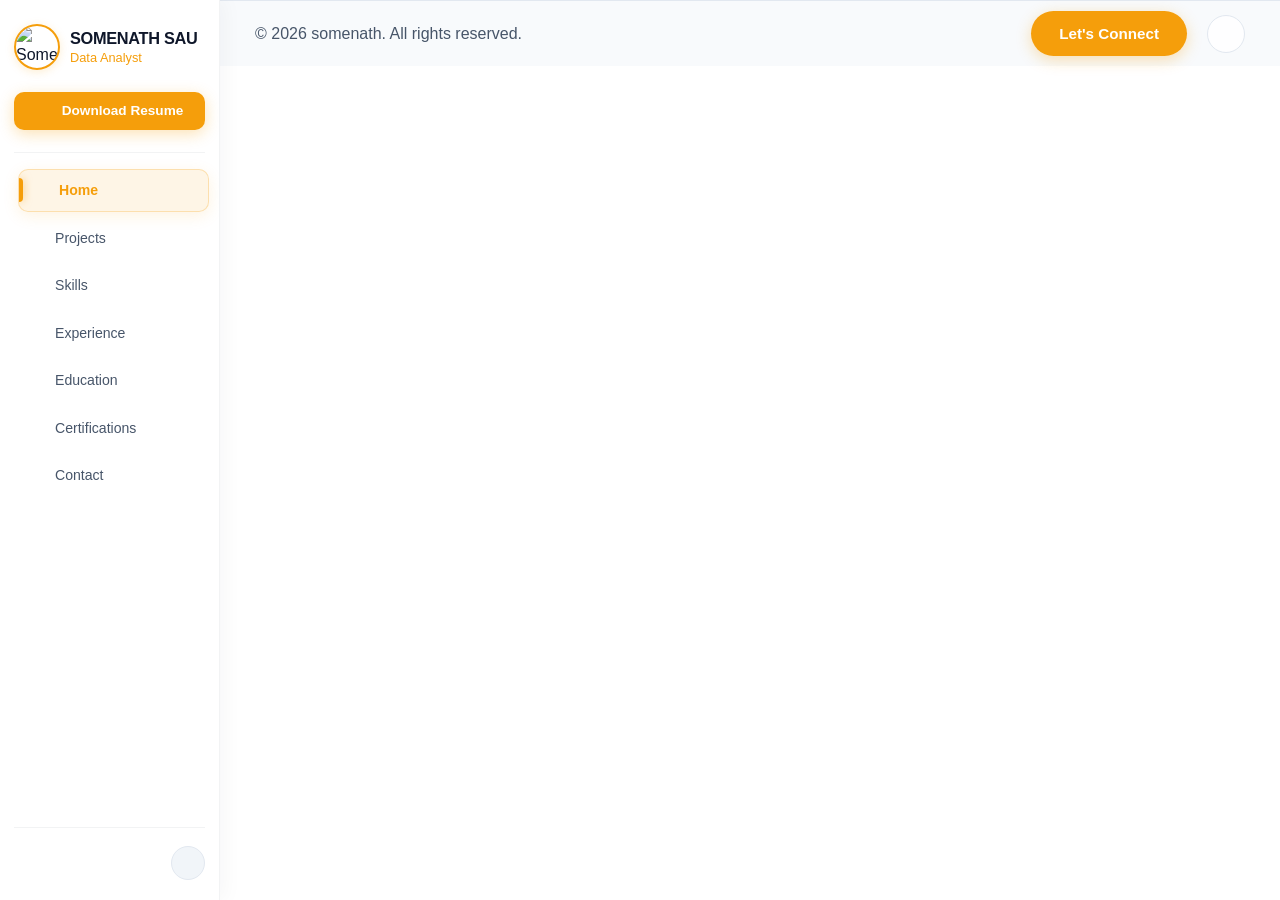
==== index.html @ 292d6f11 "Url fix" ====
<!DOCTYPE html>
<html lang="en">

<head>
    <meta charset="UTF-8">
    <meta name="viewport" content="width=device-width, initial-scale=1.0">
    <title>Somenath Sau | Portfolio</title>
    <link rel="icon" type="image/x-icon" href="resources/assets/icons/coding.webp">
    <link rel="preload" as="image" href="resources/assets/hero/Somenath_Sau.webp"
        srcset="resources/assets/hero/Somenath_Sau-small.webp 600w, resources/assets/hero/Somenath_Sau.webp 1200w"
        sizes="(max-width: 768px) 300px, 400px" fetchpriority="high">
    <meta name="description"
        content="Portfolio of a results-driven MCA graduate specializing in Data Analysis, Cloud Support, and Python automation.">
    <link rel="preconnect" href="https://fonts.googleapis.com">
    <link rel="preconnect" href="https://fonts.gstatic.com" crossorigin>
    <link href="https://fonts.googleapis.com/css2?family=Outfit:wght@300;400;500;600;700&display=swap" rel="stylesheet">
    <script src="https://unpkg.com/lucide@0.477.0"></script>

    <link rel="stylesheet" href="resources/styles.css?v=36.0">
    <script>
        // Inline theme initialization to prevent flash
        const savedTheme = localStorage.getItem('theme') || 'light';
        document.documentElement.setAttribute('data-theme', savedTheme);

        // SPA Redirect Restore Handler for GitHub Pages Clean URLs
        (function() {
            var redirect = sessionStorage.redirect;
            delete sessionStorage.redirect;
            if (redirect && redirect !== location.href) {
                var url = new URL(redirect);
                var path = url.pathname;
                var segments = path.split('/').filter(Boolean);
                var lastSegment = segments.length > 0 ? segments[segments.length - 1] : '';
                if (lastSegment && lastSegment !== 'index.html') {
                    history.replaceState(null, null, '/' + lastSegment + url.hash);
                } else if (url.hash) {
                    history.replaceState(null, null, '/' + url.hash.replace('#', ''));
                }
            }
        })();
    </script>
</head>

<body>

    <!-- Sidebar Overlay Backdrop for Mobile -->
    <div class="sidebar-overlay" id="sidebarOverlay"></div>

    <!-- Desktop & Mobile Left Sidebar -->
    <aside class="sidebar" id="sidebar">
        <div class="sidebar-header">
            <div class="sidebar-profile-row">
                <div class="sidebar-avatar">
                    <img src="resources/assets/hero/Somenath_Sau.webp" 
                         srcset="resources/assets/hero/Somenath_Sau-small.webp 600w, resources/assets/hero/Somenath_Sau.webp 1200w" 
                         sizes="60px" 
                         alt="Somenath Sau"
                         fetchpriority="high">
                </div>
                <div class="sidebar-info">
                    <h2 class="sidebar-name" id="sidebarName">SOMENATH SAU</h2>
                    <p class="sidebar-role" id="sidebarRole">Data Analyst</p>
                </div>
            </div>

            <a href="javascript:void(0)" class="btn-primary sidebar-resume-btn open-resume-modal">
                <i data-lucide="download"></i> Download Resume
            </a>
        </div>

        <nav class="sidebar-nav">
            <ul>
                <li><a href="#home" class="active"><i data-lucide="home"></i><span>Home</span></a></li>
                <li><a href="#projects"><i data-lucide="folder-git-2"></i><span>Projects</span></a></li>
                <li><a href="#skills"><i data-lucide="wrench"></i><span>Skills</span></a></li>
                <li><a href="#experience"><i data-lucide="briefcase"></i><span>Experience</span></a></li>
                <li><a href="#education"><i data-lucide="graduation-cap"></i><span>Education</span></a></li>
                <li><a href="#certifications"><i data-lucide="award"></i><span>Certifications</span></a></li>
                <li><a href="#contact"><i data-lucide="mail"></i><span>Contact</span></a></li>
            </ul>
        </nav>

        <div class="sidebar-footer">
            <div class="sidebar-bottom-row">
                <div class="sidebar-socials" id="sidebarSocials">
                    <!-- Dynamic Social Icons -->
                </div>
                <button class="theme-toggle-btn sidebar-theme-btn" aria-label="Toggle Theme">
                    <i data-lucide="sun"></i>
                </button>
            </div>
        </div>
    </aside>

    <!-- Mobile Top Navbar -->
    <nav class="navbar" id="navbar">
        <div class="nav-container">
            <a href="#home" class="logo"><i data-lucide="code-xml"></i></a>
            <ul class="nav-links">
                <li><a href="#home">Home</a></li>
                <li><a href="#projects">Projects</a></li>
                <li><a href="#skills">Skills</a></li>
                <li><a href="#experience">Experience</a></li>
                <li><a href="#education">Education</a></li>
                <li><a href="#certifications">Certifications</a></li>
                <li><a href="#contact" class="btn-primary">Contact Me</a></li>
                <li class="desktop-toggle-only">
                    <button class="theme-toggle-btn" aria-label="Toggle Theme">
                        <i data-lucide="sun"></i>
                    </button>
                </li>
            </ul>
            <div class="mobile-nav-right">
                <div class="menu-toggle" id="mobile-menu">
                    <span class="bar"></span>
                    <span class="bar"></span>
                    <span class="bar"></span>
                </div>
                <button class="theme-toggle-btn mobile-toggle-only" aria-label="Toggle Theme">
                    <i data-lucide="sun"></i>
                </button>
            </div>
        </div>
    </nav>

    <!-- Main Content Area -->
    <main class="main-content-wrapper" id="mainContent">

    <!-- Hero Section -->
    <section id="home" class="hero-section">
        <div class="hero-background"></div>
        <div class="hero-content fade-up">
            <div class="hero-text">
                <div class="hero-header-info">
                    <p class="greeting">Hello, I'm</p>
                    <h1 class="hero-name gradient-text" id="heroName"></h1>
                    <p class="hero-role" id="heroRoleDisplay"></p>
                    <p class="hero-microline" id="heroMicroline"></p>
                </div>

                <div class="hero-visuals-wrapper">
                    <div class="hero-image-container" id="heroImageContainer"></div>

                    <div class="hero-actions-wrapper">
                        <div class="hero-socials" id="heroSocials">
                            <!-- Dynamic Social Icons -->
                        </div>
                    </div>
                </div>

                <p class="hero-bio fade-up" id="heroBio"></p>

                <div class="hero-buttons-container">
                    <a href="#projects" class="btn-primary hero-btn-projects">Explore Projects</a>
                    <a href="javascript:void(0)" class="btn-secondary hero-btn-resume open-resume-modal" id="heroResumeBtn">View Resume</a>
                </div>


                <div class="skills-ticker" id="heroSkillsTicker">
                    <!-- Dynamic Content -->
                </div>
            </div>

        </div>


        <div class="scroll-arrows">
            <span></span>
            <span></span>
        </div>
    </section>





    <!-- About Section Redesign -->
    <section id="about" class="section about-redesign">
        <div class="container">
            <h2 class="section-title fade-up">My <span class="accent">Expertise</span></h2>
            <div id="knowledgeContainer" class="knowledge-container">
                <!-- Dynamic Content: Knowledge Rows -->
            </div>
        </div>
    </section>





    <div class="section-divider"></div>
    <!-- Projects Section -->
    <section id="projects" class="section">
        <div class="container">
            <div id="projectsListContainer">
                <h2 class="section-title fade-up">Projects</h2>
                <div class="projects-grid" id="projectsGrid">
                    <!-- Dynamic Content -->
                </div>
            </div>
            <div id="projectDetailContainer" class="project-detail-wrapper" style="display: none;">
                <!-- Dynamic Content for in-page project details -->
            </div>
        </div>
    </section>





    <div class="section-divider"></div>
    <!-- Skills Section -->
    <section id="skills" class="section">
        <div class="container">
            <h2 class="section-title fade-up">Technical Skills</h2>

            <div id="skillsContainer">
                <!-- Dynamic Content -->
            </div>
        </div>
    </section>





    <div class="section-divider"></div>
    <!-- Experience Section -->
    <section id="experience" class="section">
        <div class="container">
            <h2 class="section-title fade-up">Experience</h2>
            <div class="experience-timeline" id="experienceTimeline">
                <!-- Dynamic Content -->
            </div>
        </div>
    </section>





    <div class="section-divider"></div>
    <!-- Education Section -->
    <section id="education" class="section">
        <div class="container">
            <h2 class="section-title fade-up">Education</h2>
            <div class="education-grid" id="educationGrid">
                <!-- Dynamic Content -->
            </div>
        </div>
    </section>





    <div class="section-divider"></div>
    <!-- Certifications -->
    <section id="certifications" class="section">
        <div class="container">
            <h2 class="section-title fade-up">Certifications</h2>
            <div class="cert-grid" id="certGrid">
                <!-- Dynamic Content -->
            </div>
        </div>
    </section>





    <div class="section-divider"></div>
    <!-- Contact Section -->
    <section id="contact" class="section contact-section">
        <div class="container">
            <h2 class="section-title fade-up">Get In <span class="accent">Touch</span></h2>
            <div class="contact-container">
                <div class="contact-info fade-up">
                    <h3>Let's Connect</h3>
                    <p>Open to opportunities in Data Analysis and Cloud Support. Feel free to reach out via email or
                        LinkedIn.</p>
                    <div class="contact-links" id="contactLinks">
                        <!-- Dynamic Content -->
                    </div>

                    <div class="resume-wrapper">
                        <a href="javascript:void(0)" class="btn-primary resume-btn open-resume-modal" id="contactResumeBtn"><i
                                data-lucide="external-link"></i> View Resume</a>
                    </div>
                </div>

                <!-- Hidden Iframe to prevent redirect -->
                <iframe name="hidden_iframe" id="hidden_iframe" style="display:none;" onload="if(submitted) {
                        const btn = document.querySelector('.contact-form button');
                        btn.classList.remove('btn-loading');
                        btn.textContent = 'Message Submitted!';
                        btn.style.backgroundColor = '#28a745'; 
                        
                        setTimeout(() => {
                            btn.textContent = 'Submit';
                            btn.style.backgroundColor = ''; 
                            document.querySelector('.contact-form').reset();
                        }, 3000);
                    }"></iframe>

                <form
                    action="https://docs.google.com/forms/d/e/1FAIpQLSfp-a_8jX7g4zAE1zK72U6KinNCWsyelOrdkgEaMngipDjdvA/formResponse"
                    method="post" target="hidden_iframe" onsubmit="submitted=true; 
                                const btn = this.querySelector('button');
                                btn.classList.add('btn-loading');
                                btn.textContent = ''; " class="contact-form glass-card fade-up">
                    <div class="form-group">
                        <label for="name">Name</label>
                        <input type="text" id="name" name="entry.149004916" placeholder="Your Name" required>
                    </div>
                    <div class="form-group">
                        <label for="email">Email</label>
                        <input type="email" id="email" name="entry.484126304" placeholder="Your Email" required>
                    </div>
                    <div class="form-group">
                        <label for="message">Message</label>
                        <textarea id="message" name="entry.2054534888" rows="5" placeholder="Your Message"
                            required></textarea>
                    </div>
                    <button type="submit" class="btn-primary">Submit</button>
                    <script>var submitted = false;</script>
                </form>
            </div>
        </div>
    </section>





    <!-- Footer -->
    <footer class="footer">
        <div class="container footer-container">
            <p>&copy; 2026 somenath. All rights reserved.</p>
            <div class="footer-actions">
                <div class="footer-socials" id="footerSocials"></div>
                <a href="#contact" class="btn-primary footer-connect-btn">Let's Connect</a>
                <a href="#home" class="back-to-top" id="backToTop" aria-label="Back to Top"><i data-lucide="arrow-up"></i></a>
            </div>
        </div>
    </footer>
    </main>

    <!-- Resume Modal -->
    <div id="resumeModal" class="modal-overlay">
        <div class="modal-container">
            <div class="modal-header">
                <h2 class="modal-title">Professional Resume</h2>
                <button id="resumeModalCloseBtn" class="modal-close-btn"><i data-lucide="x"></i></button>
            </div>
            <div class="modal-content" style="padding: 10px; height: 80vh; overflow: hidden;">
                <iframe id="resumeIframe" src="" width="100%" height="100%" style="border: none; border-radius: 8px;"></iframe>
            </div>
            <div class="modal-footer">
                <a href="javascript:void(0)" id="downloadResumeBtn" class="btn-primary" download><i data-lucide="download"></i> Download PDF</a>
            </div>
        </div>
    </div>

    <!-- Image Zoom Modal Popup -->
    <div id="imageZoomModal" class="modal-overlay image-zoom-overlay">
        <div class="modal-container image-zoom-container">
            <div class="modal-header">
                <div class="image-modal-title-wrap">
                    <h3 class="modal-title" id="imageZoomTitle">Project Preview</h3>
                    <span class="image-counter" id="imageZoomCounter">1 / 1</span>
                </div>
                <button id="imageZoomCloseBtn" class="modal-close-btn" aria-label="Close Preview"><i data-lucide="x"></i></button>
            </div>
            <div class="image-zoom-body">
                <button class="slider-btn prev-btn modal-slider-btn" id="imageZoomPrevBtn" aria-label="Previous Image">
                    <i data-lucide="chevron-left"></i>
                </button>
                <div class="image-zoom-view">
                    <img id="imageZoomImg" src="" alt="Project Full Preview">
                </div>
                <button class="slider-btn next-btn modal-slider-btn" id="imageZoomNextBtn" aria-label="Next Image">
                    <i data-lucide="chevron-right"></i>
                </button>
            </div>
            <div class="image-zoom-footer">
                <div class="slider-dots" id="imageZoomDots"></div>
            </div>
        </div>
    </div>



    <script src="resources/data.js?v=20.0"></script>
    <script src="resources/script.js?v=20.0"></script>
    <script>
        lucide.createIcons();
    </script>
</body>


</html>
---- resources/styles.css ----
:root {
    /* Light Theme (Original) */
    --bg-primary: #FFFFFF;
    --bg-secondary: #F8FAFC;
    --text-primary: #0F172A;
    --text-secondary: #475569;
    --accent-blue: #F59E0B;
    --accent-blue-hover: #D97706;
    --accent-secondary: #F59E0B;
    --accent-secondary-hover: #D97706;
    --soft-blue: #F1F5F9;
    --glass-bg: rgba(255, 255, 255, 0.9);
    --glass-border: #E2E8F0;
    --card-bg: #FFFFFF;
    --navbar-bg: rgba(248, 250, 252, 0.9);
    --navbar-bg-scrolled: rgba(248, 250, 252, 0.98);
    --navbar-border: rgba(15, 23, 42, 0.05);
    --social-pill-bg: rgba(0, 0, 0, 0.03);
    --social-pill-border: rgba(0, 0, 0, 0.08);
    --social-github-hover-border: #24292e;
    --social-github-hover-bg: rgba(36, 41, 46, 0.1);
    --exp-header-bg: #FFFBF2;
    --exp-header-border: rgba(var(--accent-rgb), 0.2);
    --exp-badge-bg: #FFFFFF;
    --exp-badge-border: var(--accent-blue-hover);
    --exp-badge-text: var(--accent-blue-hover);
    --edu-cta-bg: rgba(var(--accent-rgb), 0.06);
    --edu-cta-text: #B45309;
    --edu-cta-border: rgba(var(--accent-rgb), 0.15);
    --edu-cta-hover-bg: rgba(var(--accent-rgb), 0.12);
    --edu-cta-hover-text: #92400E;
    --edu-cta-fallback-bg: #FDF2F2;

    --btn-text-color: #FFFFFF; /* Light Mode Button Text */
    --font-primary: 'Inter', sans-serif;
    --font-heading: 'Poppins', sans-serif;
    --font-code: 'JetBrains Mono', monospace;
    
    /* RGB channels for filters/shadows (Amber) */
    --accent-rgb: 245, 158, 11;
}

[data-theme="dark"] {
    /* Dark Theme (Midnight Obsidian & Vibrant Warm Amber/Orange) */
    --bg-primary: #0B0F19;
    --bg-secondary: #111827;
    --text-primary: #F8FAFC;
    --text-secondary: #94A3B8;
    --accent-blue: #FBBF24;
    --accent-blue-hover: #F59E0B;
    --accent-secondary: #FBBF24;
    --accent-secondary-hover: #F59E0B;
    --soft-blue: #1E293B;
    --glass-bg: rgba(15, 23, 42, 0.85);
    --glass-border: rgba(255, 255, 255, 0.08);
    --card-bg: #1E293B;
    --navbar-bg: rgba(11, 15, 25, 0.9);
    --navbar-bg-scrolled: rgba(11, 15, 25, 0.98);
    --navbar-border: rgba(255, 255, 255, 0.08);
    --social-pill-bg: rgba(255, 255, 255, 0.05);
    --social-pill-border: rgba(255, 255, 255, 0.08);
    --social-github-hover-border: #ffffff;
    --social-github-hover-bg: rgba(255, 255, 255, 0.1);
    --exp-header-bg: #111827;
    --exp-header-border: rgba(251, 191, 36, 0.15);
    --exp-badge-bg: rgba(251, 191, 36, 0.1);
    --exp-badge-border: rgba(251, 191, 36, 0.3);
    --exp-badge-text: var(--accent-blue);
    --edu-cta-bg: rgba(251, 191, 36, 0.08);
    --edu-cta-text: var(--accent-blue);
    --edu-cta-border: rgba(251, 191, 36, 0.15);
    --edu-cta-hover-bg: rgba(251, 191, 36, 0.16);
    --edu-cta-hover-text: var(--accent-blue-hover);
    --edu-cta-fallback-bg: rgba(251, 191, 36, 0.08);

    --btn-text-color: #0F172A; /* Dark Mode Button Text */

    /* RGB channels for filters/shadows (Vibrant Amber/Orange) */
    --accent-rgb: 251, 191, 36;
}

/* Import Fonts */
@import url('https://fonts.googleapis.com/css2?family=Inter:wght@300;400;500;600;700&family=Poppins:wght@500;600;700;800&family=JetBrains+Mono:wght@400;700&display=swap');


* {
    margin: 0;
    padding: 0;
    box-sizing: border-box;
}

html {
    scroll-behavior: smooth;
}

body {
    font-family: var(--font-primary);
    background-color: var(--bg-primary);
    color: var(--text-primary);
    overflow-x: hidden;
    line-height: 1.6;
    transition: background-color 0.8s ease;
}

h1,
h2,
h3,
h4,
h5,
h6,
.hero-name,
.hero-title,
.project-title,
    align-items: center;
    justify-content: center;
    gap: 10px;
    background: var(--accent-blue);
    color: var(--btn-text-color) !important;
    /* Light Text for Contrast */
    font-weight: 600;
    border: none;
    box-shadow: 0 4px 15px rgba(var(--accent-rgb), 0.3);
}

.btn-primary:hover {
    transform: translateY(-3px);
    background: var(--accent-blue-hover);
    box-shadow: 0 6px 20px rgba(var(--accent-rgb), 0.4);
    color: var(--btn-text-color) !important;
}

.btn-secondary {
    background: transparent;
    color: var(--text-primary);
    border: 2px solid var(--glass-border);
}

.btn-secondary:hover {
    background: var(--soft-blue);
    transform: translateY(-3px);
}

/* Transparent Navbar */
/* Navbar - Always Solid/Dark */
.navbar {
    position: fixed;
    top: 0;
    left: 0;
    width: 100%;
    z-index: 1000;
    transition: all 0.4s ease;
    padding: 0;
    background: var(--navbar-bg) !important;
    /* Light Background */
    border-bottom: 1px solid var(--navbar-border);
    box-shadow: 0 4px 20px rgba(15, 23, 42, 0.05);
    backdrop-filter: blur(10px);
}

.nav-container {
    background: transparent !important;
    padding: 15px 20px;
    /* Match Hero Padding */
    display: flex;
    justify-content: space-between;
    align-items: center;
    width: 100%;
    max-width: 1200px;
    /* Match Hero Max-Width */
    margin: 0 auto;
    gap: 20px;
    border: none !important;
    box-shadow: none !important;
    backdrop-filter: none !important;
    -webkit-backdrop-filter: none !important;
}

.logo {
    color: var(--accent-blue);
    /* Purple */
    display: flex;
    align-items: center;
    transition: transform 0.3s;
}

.logo svg {
    width: 32px;
    height: 32px;
    stroke-width: 2.5;
}

.logo:hover {
    transform: scale(1.1);
}

/* Scrolled State - Solid Full-Width "Card" */
.navbar.scrolled {
    top: 0;
    /* Stick to top */
    width: 100%;
    /* Full Width */
    max-width: 100%;
    background: var(--navbar-bg-scrolled) !important;
    /* Light Background */
    box-shadow: 0 4px 20px rgba(15, 23, 42, 0.08) !important;
    border-bottom: 1px solid var(--navbar-border);
    backdrop-filter: blur(10px);
    padding: 0;
}

.navbar.scrolled .nav-container {
    background: transparent !important;
    /* Container follows parent */
    padding: 15px 20px;
    /* Match Hero Padding */
    max-width: 1200px;
    /* Match Hero Max-Width */
    margin: 0 auto;
    width: 100%;
    border: none !important;
    backdrop-filter: none !important;
    border-radius: 0;
    box-shadow: none !important;
}

.logo {
    font-size: 1.5rem;
    font-weight: 700;
    color: var(--text-primary);
    text-decoration: none;
    font-family: var(--font-primary);
    /* coding font */
    letter-spacing: -1px;
}

.nav-links {
    display: flex;
    list-style: none;
    gap: 25px;
    margin-left: auto;
}

.nav-links a {
    color: var(--text-primary);
    text-decoration: none;
    font-weight: 500;
    transition: color 0.3s;
    position: relative;
    font-family: var(--font-primary);
}

.nav-links a::after {
    content: '';
    position: absolute;
    width: 0%;
    height: 2px;
    bottom: -4px;
    left: 0;
    background-color: var(--accent-blue);
    transition: width 0.3s;
}

.nav-links a:hover::after,
.nav-links a.active::after {
    width: 100%;
}

.nav-links a.active {
    color: var(--accent-blue);
    text-shadow: 0 0 8px rgba(184, 149, 20, 0.3);
}

/* FIX: Specific Navbar Link Button Sizing */
.nav-links li a.btn-primary::after {
    display: none;
}

.nav-links li a.btn-primary {
    padding: 8px 20px !important;
    font-size: 0.9rem !important;
    line-height: 1.2 !important;
    display: inline-flex !important;
    align-items: center !important;
    height: auto !important;
    margin-left: 10px !important;
    border-radius: 50px !important;
    transform: none !important;
    width: auto !important;
}

.menu-toggle {
    display: none;
}

/* Core Layout Container System (Global Centering & Responsive Padding) */
.container {
    width: 100%;
    max-width: 1140px;
    margin-left: auto;
    margin-right: auto;
    padding-left: 20px;
    padding-right: 20px;
    box-sizing: border-box;
}

/* Base Section Layout & Uniform Spacing */
.section {
    padding: 75px 0 90px;
    min-height: 100vh;
    display: flex;
    flex-direction: column;
    justify-content: flex-start;
    box-sizing: border-box;
}

#skills.section,
#projects.section,
#experience.section,
#education.section,
#certifications.section,
#about.section,
#contact.section {
    padding-top: 75px;
}

/* Alternating Section Colors */
section:nth-of-type(odd) {
    background-color: var(--bg-primary);
}

section:nth-of-type(even) {
    background-color: var(--bg-secondary);
}

/* Hero Section */
.hero-section {
    min-height: 100vh;
    padding: 120px 0 60px;
    position: relative;
    display: flex;
    align-items: center;
    justify-content: center;
    overflow: hidden;
}

/* Hero Sections Background */
.hero-background {
    position: absolute;
    top: 0;
    left: 0;
    width: 100%;
    height: 100%;
    z-index: -1;
    background-image: radial-gradient(rgba(255, 255, 255, 0.05) 1px, transparent 1px);
    background-size: 30px 30px;
    mask-image: linear-gradient(to bottom, black 50%, transparent 100%);
    -webkit-mask-image: linear-gradient(to bottom, black 50%, transparent 100%);
}

/* Floating Shapes REMOVED */

/* Hero Content Left-Aligned */
.hero-content {
    display: flex;
    flex-direction: row;
    align-items: center;
    justify-content: center;
    width: 100%;
    max-width: 1200px;
    margin: 0 auto;
    padding: 0 20px;
    z-index: 1;
}

/* Desktop Hero Grid */
.hero-text {
    display: grid;
    grid-template-columns: 1fr 400px;
    grid-template-areas:
        "header image"
        "bio image"
        "buttons image"
        "actions image";
    align-items: center;
    gap: 12px 60px;
    width: 100%;
    text-align: left;
    position: relative;
    z-index: 2;
}

.hero-header-info {
    grid-area: header;
}

.hero-visuals-wrapper {
    display: contents;
    /* Children image/actions act as grid items */
}

.hero-image-container {
    grid-area: image;
}

.hero-bio {
    grid-area: bio;
}

.hero-highlights {
    grid-area: highlights;
}

.hero-buttons-container {
    grid-area: buttons;
}

.hero-actions-wrapper {
    grid-area: actions;
    display: flex;
    flex-wrap: wrap;
    align-items: center;
    gap: 20px;
}

.hero-buttons-container {
    display: flex;
    gap: 16px;
    align-items: center;
    margin-top: 20px;
}

.hero-btn-projects,
.hero-btn-resume {
    display: inline-flex !important;
    align-items: center !important;
    justify-content: center !important;
    padding: 12px 28px !important;
    font-size: 1rem !important;
    font-weight: 600 !important;
    border-radius: 50px !important;
    white-space: nowrap !important;
    text-decoration: none !important;
    box-sizing: border-box !important;
    transition: all 0.3s ease !important;
    min-width: 140px !important;
    text-align: center !important;
}

.hero-btn-projects {
    background: var(--accent-blue) !important;
    color: var(--btn-text-color) !important;
    border: none !important;
    box-shadow: 0 4px 15px rgba(var(--accent-rgb), 0.3) !important;
}

.hero-btn-projects:hover {
    background: var(--accent-blue-hover) !important;
    transform: translateY(-3px) !important;
    box-shadow: 0 6px 20px rgba(var(--accent-rgb), 0.4) !important;
    color: var(--btn-text-color) !important;
    text-decoration: none !important;
}

.hero-btn-resume {
    background: transparent !important;
    color: var(--text-primary) !important;
    border: 2px solid var(--glass-border) !important;
}

.hero-btn-resume:hover {
    background: var(--soft-blue) !important;
    border-color: var(--accent-blue) !important;
    transform: translateY(-3px) !important;
    color: var(--text-primary) !important;
    text-decoration: none !important;
}

/* Greeting */
.greeting {
    font-size: 1.2rem;
    color: var(--accent-blue);
    font-weight: 600;
    margin-bottom: 10px;
    display: block;
    font-family: var(--font-primary);
    letter-spacing: 0.5px;
}

.hero-name {
    font-size: 4.5rem;
    /* Reduced from 5rem to fit single line */
    font-weight: 800;
    margin-bottom: 0;
    line-height: 1.1;
    color: var(--text-primary);
    /* Dynamic Dark */
    letter-spacing: -2px;
    /* Tighter for a modern look */
    word-spacing: 8px;
    /* Reduced from 12px */
    white-space: nowrap;
    /* Prevent wrapping */
}

.hero-role {
    font-size: 1.75rem;
    color: var(--accent-blue);
    font-weight: 600;
    margin-top: 10px;
    letter-spacing: 0.5px;
    font-family: var(--font-primary);
}

.hero-microline {
    font-size: 0.95rem;
    color: var(--text-secondary);
    font-weight: 500;
    margin-top: 5px;
    margin-bottom: 15px;
    letter-spacing: 0.5px;
    text-transform: uppercase;
}

.hero-title {
    font-size: 2rem;
    color: var(--text-primary);
    /* Dynamic Dark for Title */
    margin-bottom: 0;
    /* Changed from 15px since it's empty */
    font-weight: 700;
    line-height: 1.3;
}

/* Typewriter Cursor */
.typewriter-cursor {
    display: inline-block;
    color: var(--accent-blue);
    font-weight: 300;
    opacity: 1;
    margin-left: 2px;
}

.typewriter-cursor.blink {
    animation: blink-cursor 0.75s step-end infinite;
}

@keyframes blink-cursor {

    0%,
    100% {
        opacity: 1;
    }

    50% {
        opacity: 0;
    }
}

.hero-bio {
    font-size: 1.15rem;
    color: var(--text-secondary);
    max-width: 750px;
    margin-top: 0;
    margin-bottom: 12px;
    /* Reduced from 35px */
    line-height: 1.7;
    font-weight: 500;
}

/* Bio Highlights */
.hl-accent {
    color: var(--accent-blue);
    font-weight: 700;
    text-shadow: 0 0 10px rgba(var(--accent-rgb), 0.2);
}

.hl-purple {
    color: var(--accent-blue);
    font-weight: 700;
    text-shadow: 0 0 10px rgba(var(--accent-rgb), 0.2);
}

.hl-blue {
    color: var(--accent-blue-hover);
    font-weight: 700;
    text-shadow: 0 0 10px rgba(var(--accent-rgb), 0.2);
}

/* Hero Highlights List Left-Aligned */
.hero-highlights {
    display: flex;
    flex-direction: column;
    gap: 12px;
    margin-bottom: 10px;
    /* Reduced from 40px */
    align-items: flex-start;
    /* Left Align */
}

/* Hide empty hero elements to avoid extra spacing */
.hero-title:empty,
.hero-subtitle:empty,
.hero-highlights:empty {
    display: none;
    margin-bottom: 0;
}

.highlight-item {
    display: flex;
    align-items: center;
    gap: 10px;
    color: var(--text-secondary);
    font-size: 1rem;
    font-weight: 500;
    justify-content: flex-start;
    /* Left Align */
}

/* Remove Ticker Styles */
.skills-ticker {
    display: none;
}

/* Hero Buttons Left-Aligned */
.hero-buttons {
    display: flex;
    flex-wrap: wrap;
    gap: 20px;
    margin-bottom: 20px;
    justify-content: flex-start;
    /* Left Align */
}

/* Hero Social Icons (Circular Brand Colors) */
.hero-socials {
    display: flex;
    gap: 15px;
    margin-top: 0;
    justify-content: flex-start;
    /* Left Align */
}

/* Hero Social Icons (Pill Style) */
.hero-socials {
    display: flex;
    gap: 15px;
    margin-top: 0;
    justify-content: flex-start;
    /* Left Align */
}

.social-pill {
    display: inline-flex;
    align-items: center;
    gap: 12px;
    padding: 6px 20px 6px 6px;
    border-radius: 50px;
    background: var(--social-pill-bg);
    border: 2px solid var(--social-pill-border);
    text-decoration: none;
    transition: all 0.3s ease;
    color: var(--text-primary);
}

.icon-container {
    width: 36px;
    height: 36px;
    border-radius: 50%;
    display: flex;
    align-items: center;
    justify-content: center;
    background: #333;
    color: white;
    transition: all 0.3s ease;
}

.social-label {
    font-size: 1rem;
    font-weight: 600;
    letter-spacing: 0.5px;
}

.social-pill:hover {
    transform: translateY(-2px);
    box-shadow: 0 5px 15px rgba(0, 0, 0, 0.2);
}

/* LinkedIn */
.social-pill.linkedin .icon-container {
    background: #0077b5;
}

.social-pill.linkedin:hover {
    border-color: #0077b5;
    background: rgba(0, 119, 181, 0.1);
}

/* GitHub */
.social-pill.github .icon-container {
    background: #24292e;
}

.social-pill.github:hover {
    border-color: var(--social-github-hover-border);
    background: var(--social-github-hover-bg);
}

/* Email */
.social-pill.email .icon-container {
    background: #ea4335;
}

.social-pill.email:hover {
    border-color: #ea4335;
    background: rgba(234, 67, 53, 0.1);
}

.hero-image-container {
    flex: 1;
    display: flex;
    justify-content: flex-end;
    align-items: center;
    position: relative;
    z-index: 2;
}

.hero-image-wrapper {
    position: relative;
    width: 300px;
    height: 420px;
    border-radius: 150px;
    border: 1px solid var(--accent-blue);
    box-shadow: 0 0 8px rgba(168, 85, 247, 0.08);
    /* Tighter, softer glow */
    transition: transform 0.4s cubic-bezier(0.175, 0.885, 0.32, 1.275);
    background: transparent;
}

.hero-image-wrapper img {
    width: 100%;
    height: 100%;
    object-fit: cover;
    border-radius: 150px;
}

.hero-image-wrapper:hover {
    transform: scale(1.05);
    box-shadow: 0 0 20px rgba(var(--accent-rgb), 0.2);
    /* Sharper hover glow */
}

.icon-container svg {
    width: 18px;
    height: 18px;
    stroke-width: 2.5;
}

/* Dot Grid Pattern for Hero Text - Left Aligned */
.hero-text::before {
    content: '';
    position: absolute;
    top: -60px;
    left: -40px;
    /* Left Position */
    transform: none;
    /* Remove center transform */
    width: 150px;
    height: 150px;
    background-image: radial-gradient(var(--text-secondary) 1px, transparent 1px);
    background-size: 20px 20px;
    opacity: 0.15;
    z-index: -1;
}

/* Hero Image Styles REMOVED */





/* Scroll Indicator */
.scroll-indicator {
    position: absolute;
    bottom: 30px;
    left: 50%;
    transform: translateX(-50%);
}

.mouse {
    width: 30px;
    height: 50px;
    border: 2px solid var(--text-secondary);
    border-radius: 15px;
    position: relative;
}

.wheel {
    width: 4px;
    height: 8px;
    background-color: var(--accent-blue);
    border-radius: 2px;
    position: absolute;
    top: 8px;
    left: 50%;
    transform: translateX(-50%);
    animation: scroll 1.5s infinite;
}

@keyframes scroll {
    0% {
        top: 8px;
        opacity: 1;
    }

    100% {
        top: 25px;
        opacity: 0;
    }
}

/* General Animations */
/* General Animations */
.fade-up {
    opacity: 0;
    transform: translateY(40px);
    transition: opacity 0.8s cubic-bezier(0.645, 0.045, 0.355, 1), transform 0.8s cubic-bezier(0.645, 0.045, 0.355, 1);
}

.fade-up.visible {
    opacity: 1;
    transform: translateY(0);
}

/* Glass Card Enhanced & Neon Borders */
/* Glass Card with 3D Tilt */
.glass-card {
    background: var(--card-bg);
    border: 1px solid var(--glass-border);
    backdrop-filter: blur(20px);
    -webkit-backdrop-filter: blur(20px);
    border-radius: 20px;
    padding: 25px;
    transition: transform 0.3s ease-out, box-shadow 0.3s ease;
    position: relative;
    overflow: hidden;
    box-shadow: 0 4px 30px rgba(0, 0, 0, 0.4);
}

.credential-link-inline {
    display: inline-flex;
    align-items: center;
    gap: 4px;
    color: var(--soft-blue);
    text-decoration: none;
    font-weight: 500;
    /* Lighter weight as requested (was 600) */
    font-size: 0.9rem;
    transition: all 0.3s;
}

.credential-link-inline:hover {
    transform: translateX(3px);
    /* Restore hover animation */
    text-decoration: none;
    text-shadow: none;
    /* Remove glow */
}

.credential-link-inline svg {
    width: 14px;
    height: 14px;
}

/* Glass Card Hover - Universal Lift */
.glass-card:hover {
    box-shadow: 0 20px 40px rgba(0, 0, 0, 0.6), 0 0 20px rgba(0, 0, 0, 0.3);
    border-color: rgba(255, 255, 255, 0.15);
    transform: translateY(-5px);
}

/* Specific Style for Education Cards (Neutral Glow only) */
.education-card:hover {
    box-shadow: 0 15px 30px rgba(0, 0, 0, 0.5), 0 0 10px rgba(0, 0, 0, 0.3) !important;
    border-color: rgba(255, 255, 255, 0.15) !important;
}

/* Specific Style for Contact Form (Minimal/Accent Glow) */
.contact-form.glass-card:hover {
    box-shadow: 0 15px 30px rgba(0, 0, 0, 0.6) !important;
    border-color: rgba(var(--accent-rgb), 0.4) !important;
    transform: translateY(-5px) !important;
}

/* Remove old pseudo-elements for gradient border */
.glass-card::before,
.glass-card::after {
    display: none;
}

/* About Section Redesign (What Do I Know?) */
.about-redesign {
    padding: 75px 0 90px;
}

.knowledge-container {
    display: flex;
    flex-direction: column;
    gap: 120px;
    margin-top: 60px;
}

.knowledge-row {
    display: flex;
    align-items: center;
    gap: 80px;
    opacity: 0;
    transform: translateY(40px);
    transition: all 0.8s cubic-bezier(0.22, 1, 0.36, 1);
}

.knowledge-row.visible {
    opacity: 1;
    transform: translateY(0);
}

.knowledge-row.reverse {
    flex-direction: row-reverse;
}

.row-illustration {
    flex: 1;
    max-width: 450px;
    display: flex;
    justify-content: center;
    position: relative;
}

.row-illustration::before {
    content: '';
    position: absolute;
    width: 120%;
    height: 120%;
    background: radial-gradient(circle, var(--accent-blue) 0%, transparent 70%);
    opacity: 0.05;
    z-index: -1;
    top: 50%;
    left: 50%;
    transform: translate(-50%, -50%);
}

.row-illustration img {
    width: 100%;
    height: auto;
    filter: drop-shadow(0 10px 30px rgba(0, 0, 0, 0.3));
    border-radius: 15px;
}

.row-content {
    flex: 1.2;
}

.row-content h3 {
    font-size: 2.5rem;
    margin-bottom: 25px;
    color: var(--text-primary);
    font-weight: 700;
    letter-spacing: -0.5px;
}

.domain-tech-icons {
    display: flex;
    flex-wrap: wrap;
    gap: 20px;
    margin-bottom: 35px;
    color: var(--accent-blue);
}

.domain-tech-icons i {
    font-size: 2.2rem;
    transition: all 0.3s ease;
    filter: drop-shadow(0 0 5px rgba(var(--accent-rgb), 0.2));
}

.domain-tech-icons i:hover {
    transform: scale(1.2) translateY(-5px);
    color: #ffffff;
    filter: drop-shadow(0 0 15px var(--accent-blue));
}

.row-bullets {
    list-style: none;
    padding: 0;
    display: flex;
    flex-direction: column;
    gap: 15px;
}

.row-bullets li {
    position: relative;
    padding-left: 35px;
    color: var(--text-secondary);
    font-size: 1.15rem;
    line-height: 1.6;
    font-weight: 400;
}

.row-bullets li::before {
    content: '⚡';
    position: absolute;
    left: 0;
    top: 0;
    font-size: 1.2rem;
    color: #f1c40f;
    /* Lightning Gold */
    filter: drop-shadow(0 0 5px rgba(241, 196, 15, 0.5));
}

@media (max-width: 1024px) {

    .knowledge-row,
    .knowledge-row.reverse {
        flex-direction: column;
        text-align: center;
        gap: 50px;
    }

    .row-illustration {
        max-width: 350px;
    }

    .domain-tech-icons {
        justify-content: center;
    }

    .row-bullets {
        align-items: center;
    }

    .row-bullets li {
        text-align: left;
        max-width: 90%;
    }
}
/* Education Section — Option H (Illustrated Badge Card Stack) */
.education-grid {
    display: flex;
    flex-direction: column;
    gap: 20px;
    width: 100%;
    max-width: 880px;
    margin: 0 auto;
}

.edu-option-h-card {
    background: var(--card-bg);
    border: 1px solid var(--glass-border);
    border-radius: 16px;
    padding: 22px 28px;
    display: flex;
    align-items: center;
    gap: 22px;
    box-shadow: 0 4px 20px rgba(15, 23, 42, 0.05);
    transition: all 0.3s cubic-bezier(0.16, 1, 0.3, 1);
    position: relative;
    overflow: hidden;
}

.edu-option-h-card:hover {
    transform: translateY(-4px);
    border-color: rgba(var(--accent-rgb), 0.4);
    box-shadow: 0 10px 28px rgba(15, 23, 42, 0.12);
}

.edu-h-badge-container {
    flex-shrink: 0;
}

.edu-h-badge-circle {
    width: 56px;
    height: 56px;
    border-radius: 50%;
    background: #ffffff;
    border: 1px solid var(--glass-border);
    display: flex;
    align-items: center;
    justify-content: center;
    padding: 6px;
    box-shadow: 0 4px 14px rgba(15, 23, 42, 0.08);
    flex-shrink: 0;
    overflow: hidden;
}

.edu-h-badge-img {
    width: 100%;
    height: 100%;
    object-fit: contain;
    border-radius: 50%;
}

.edu-h-badge-initials {
    font-size: 0.9rem;
    font-weight: 700;
    color: var(--accent-blue);
}

.edu-h-badge-circle i,
.edu-h-badge-circle svg {
    width: 26px;
    height: 26px;
    stroke: var(--accent-blue);
    color: var(--accent-blue);
}

.edu-h-content {
    display: flex;
    flex-direction: column;
    gap: 6px;
    flex-grow: 1;
}

.edu-h-header {
    display: flex;
    align-items: baseline;
    gap: 12px;
    flex-wrap: wrap;
}

.edu-h-degree {
    font-size: 1.18rem;
    font-weight: 700;
    color: var(--text-primary);
    margin: 0;
    font-family: var(--font-heading);
    line-height: 1.3;
}

.edu-h-years {
    font-size: 0.88rem;
    font-weight: 500;
    color: var(--text-secondary);
    opacity: 0.85;
}

.edu-h-institution {
    font-size: 0.95rem;
    color: var(--text-secondary);
    font-weight: 400;
    line-height: 1.4;
}

.edu-h-badges {
    display: flex;
    align-items: center;
    flex-wrap: wrap;
    gap: 10px;
    margin-top: 6px;
}

.edu-badge-blue {
    background: rgba(var(--accent-rgb), 0.15);
    color: var(--accent-blue);
    border: 1px solid rgba(var(--accent-rgb), 0.3);
    padding: 4px 14px;
    border-radius: 20px;
    font-size: 0.84rem;
    font-weight: 600;
    letter-spacing: 0.2px;
}

.edu-badge-green {
    background: rgba(34, 197, 94, 0.14);
    color: #22c55e;
    border: 1px solid rgba(34, 197, 94, 0.3);
    padding: 4px 14px;
    border-radius: 20px;
    font-size: 0.84rem;
    font-weight: 600;
    letter-spacing: 0.2px;
}

@media (max-width: 640px) {
    .edu-option-h-card {
        flex-direction: column;
        align-items: flex-start;
        gap: 14px;
        padding: 18px 20px;
    }
    
    .edu-h-header {
        flex-direction: column;
        align-items: flex-start;
        gap: 4px;
    }
}


@media (max-width: 768px) {
    .education-grid {
        grid-template-columns: 1fr;
    }
}





.project-link-item {
    display: inline-flex;
    align-items: center;
    gap: 6px;
    /* Slightly more gap */
    font-size: 0.9rem;
    /* Slightly smaller text maybe? 0.95rem was before. Let's keep 0.95 or 0.9. User said text is small. So maybe keep text 0.95rem and make icon smaller. */
    color: var(--soft-blue);
    text-decoration: none;
    font-weight: 500;
    transition: all 0.3s;
}

.project-link-item:hover {
    color: var(--soft-blue);
    transform: translateX(5px);
    text-shadow: none;
}

.project-link-item svg {
    width: 14px;
    /* Reduced from 16px */
    height: 14px;
    margin-top: 1px;
    /* Optical alignment */
}

/* Refined & Minimal Experience Cards - Alternating Timeline Format */
.experience-timeline {
    position: relative;
    max-width: 1400px; /* Increased to make cards wider */
    margin: 40px auto 0;
    padding: 20px 0;
}

/* Vertical Timeline Line (Centered) */
.experience-timeline::before {
    content: '';
    position: absolute;
    top: 0;
    bottom: 0;
    left: 50%;
    width: 2px;
    background: var(--glass-border);
    opacity: 0.6;
    transform: translateX(-50%);
}

.timeline-item {
    position: relative;
    width: 50%;
    margin-bottom: 40px;
    padding: 0 20px; /* Reduced gap to give more width to cards */
}

.timeline-item:nth-child(odd) {
    left: 0;
    padding-right: 20px;
    padding-left: 0;
}

.timeline-item:nth-child(even) {
    left: 50%;
    padding-left: 20px;
    padding-right: 0;
}

.timeline-dot {
    position: absolute;
    top: 28px; /* Adjusted dot position for compacter header */
    width: 12px;
    height: 12px;
    background: var(--accent-blue);
    border-radius: 50%;
    z-index: 5;
    box-shadow: 0 0 0 4px rgba(var(--accent-rgb), 0.1);
}

.timeline-item:nth-child(odd) .timeline-dot {
    right: -6px;
    left: auto;
}

.timeline-item:nth-child(even) .timeline-dot {
    left: -6px;
    right: auto;
}

/* Refined Card Styling - Image Layout Match */
.refined-exp-card {
    background: var(--card-bg);
    border: 1px solid var(--glass-border);
    border-radius: 12px;
    position: relative;
    overflow: hidden;
    transition: all 0.3s cubic-bezier(0.4, 0, 0.2, 1);
    box-shadow: 0 4px 20px rgba(15, 23, 42, 0.05);
    text-align: left;
}

.refined-exp-card:hover {
    transform: translateY(-4px);
    box-shadow: 0 12px 30px rgba(15, 23, 42, 0.1);
    border-color: rgba(var(--accent-rgb), 0.2);
}

.refined-exp-header {
    background: var(--exp-header-bg); /* Light cream */
    border-bottom: 1px solid var(--exp-header-border); /* Separator line */
    padding: 14px 24px; /* Reduced vertical padding */
    display: flex;
    gap: 16px;
    align-items: flex-start;
}

/* Mobile Responsiveness for Timeline */
@media (max-width: 900px) {
    .experience-timeline::before {
        display: none; /* Hide the vertical line on mobile */
    }

    .timeline-item {
        width: 100%;
        left: 0 !important;
        padding: 0 !important; /* Removed padding to make cards full width */
        margin-bottom: 30px;
    }

    .timeline-dot {
        display: none !important; /* Hide the timeline dots on mobile */
    }
}

.exp-icon-box {
    background: var(--accent-blue);
    width: 44px;
    height: 44px;
    border-radius: 10px;
    display: flex;
    justify-content: center;
    align-items: center;
    color: #FFFFFF;
    flex-shrink: 0;
}

.exp-icon-box svg {
    width: 20px;
    height: 20px;
}

.exp-header-content {
    flex-grow: 1;
    display: flex;
    flex-direction: column;
}

.exp-header-top {
    display: flex;
    justify-content: space-between;
    align-items: center;
    padding-bottom: 4px; /* Reduced padding */
    margin-bottom: 4px; /* Reduced margin */
}

.exp-title-wrapper {
    display: flex;
    align-items: center;
}

.refined-exp-title {
    font-size: 1.25rem;
    font-weight: 700;
    color: var(--text-primary);
    margin: 0;
}

.refined-exp-badge {
    background: var(--exp-badge-bg);
    color: var(--exp-badge-text); /* Amber text */
    padding: 4px 14px;
    border-radius: 999px;
    font-size: 0.75rem;
    font-weight: 600;
    border: 1px solid var(--exp-badge-border);
}

.exp-header-bottom {
    display: flex;
    justify-content: space-between;
    align-items: center;
}

.refined-exp-company {
    font-size: 0.95rem;
    color: var(--text-secondary);
    font-weight: 500;
    margin: 0;
}

.refined-exp-date {
    font-size: 0.85rem;
    color: #94A3B8;
    margin: 0;
    font-weight: 500;
}

.refined-exp-body {
    padding: 24px 28px;
}

.refined-exp-metrics {
    display: flex;
    flex-wrap: wrap;
    gap: 16px;
    margin-bottom: 20px;
}

.refined-exp-metric {
    display: inline-flex;
    align-items: center;
    gap: 6px;
    font-size: 0.95rem;
    font-weight: 600;
    color: var(--accent-blue-hover); /* Amber text */
}

.metric-dot {
    color: var(--accent-blue-hover);
    font-size: 1.2rem;
    line-height: 1;
}

.metric-text {
    color: var(--accent-blue-hover);
}

.refined-exp-description {
    font-size: 0.95rem;
    color: var(--text-secondary);
    line-height: 1.6;
    margin-bottom: 24px;
    max-width: 95%;
}

.refined-exp-skills {
    display: flex;
    flex-wrap: wrap;
    gap: 8px;
}

.refined-exp-skill {
    background: transparent;
    color: var(--accent-blue-hover);
    padding: 4px 12px;
    border-radius: 6px;
    font-size: 0.8rem;
    font-weight: 600;
    border: 1px solid rgba(var(--accent-rgb), 0.4); /* Light amber border */
}



/* Projects Grid */
/* Project Card Layout Refinement */
/* Projects Redesign: Alternating Rows */
/* Projects Redesign - 2 Column Grid *//* Projects Section Container & Centered Grid Layout */
#projects {
    padding: 75px 0 90px;
}

#projects .container {
    max-width: 1440px;
    margin-left: auto;
    margin-right: auto;
    padding-left: 40px;
    padding-right: 40px;
}

.projects-grid-2col {
    display: grid;
    grid-template-columns: repeat(auto-fit, minmax(340px, 480px));
    justify-content: center;
    align-items: stretch;
    gap: 36px;
    margin-top: 48px;
}

.project-card-v2 {
    background: var(--card-bg);
    border: 1px solid var(--glass-border);
    border-radius: 14px;
    overflow: hidden;
    display: flex;
    flex-direction: column;
    height: 100%;
    box-shadow: 0 6px 20px rgba(15, 23, 42, 0.05);
    transition: all 0.35s cubic-bezier(0.16, 1, 0.3, 1);
    padding: 8px;
}

.project-card-v2:hover {
    transform: translateY(-5px);
    box-shadow: 0 14px 30px rgba(15, 23, 42, 0.12);
    border-color: rgba(var(--accent-rgb), 0.4);
}

.project-card-image {
    width: 100%;
    box-sizing: border-box;
}

.project-image-wrapper {
    width: 100%;
    aspect-ratio: 16 / 9;
    background: rgba(var(--accent-rgb), 0.04);
    border: 1px solid var(--glass-border);
    border-radius: 10px;
    overflow: hidden;
    display: flex;
    align-items: center;
    justify-content: center;
    padding: 0;
    box-sizing: border-box;
    transition: border-color 0.35s ease, box-shadow 0.35s ease;
    position: relative;
    cursor: pointer;
}

.project-image-wrapper:hover img {
    transform: scale(1.05);
}

.project-image-overlay {
    position: absolute;
    top: 0;
    left: 0;
    width: 100%;
    height: 100%;
    background: rgba(15, 23, 42, 0.45);
    backdrop-filter: blur(2px);
    -webkit-backdrop-filter: blur(2px);
    display: flex;
    align-items: center;
    justify-content: center;
    opacity: 0;
    transition: opacity 0.3s cubic-bezier(0.16, 1, 0.3, 1);
    border-radius: 10px;
    z-index: 2;
}

.project-image-wrapper:hover .project-image-overlay {
    opacity: 1;
}

.project-image-badge {
    background: var(--accent-blue);
    color: var(--btn-text-color) !important;
    font-size: 0.85rem;
    font-weight: 700;
    padding: 8px 18px;
    border-radius: 30px;
    display: inline-flex;
    align-items: center;
    gap: 6px;
    box-shadow: 0 4px 15px rgba(var(--accent-rgb), 0.4);
    transform: translateY(8px);
    transition: transform 0.3s ease;
}

.project-image-badge i,
.project-image-badge svg {
    width: 16px;
    height: 16px;
    stroke: var(--btn-text-color) !important;
    color: var(--btn-text-color) !important;
}

.project-image-wrapper:hover .project-image-badge {
    transform: translateY(0);
}

.project-card-image img {
    width: 100%;
    height: 100%;
    object-fit: cover;
    object-position: center top;
    border-radius: 10px;
    transition: transform 0.4s cubic-bezier(0.16, 1, 0.3, 1);
}



.project-card-content {
    padding: 12px 4px 4px 4px;
    display: flex;
    flex-direction: column;
    flex-grow: 1;
    gap: 8px;
}

.project-title {
    font-size: 1.15rem;
    font-weight: 700;
    color: var(--text-primary);
    margin: 0;
    font-family: 'Poppins', sans-serif;
    line-height: 1.3;
}

/* Compact Key Insight Callout Badge */
.project-insight {
    background: rgba(var(--accent-rgb), 0.08);
    border-left: 3px solid var(--accent-blue);
    padding: 8px 12px;
    border-radius: 0 6px 6px 0;
    font-size: 0.82rem;
    font-weight: 600;
    color: var(--accent-blue-hover);
    display: flex;
    align-items: flex-start;
    gap: 7px;
    margin-bottom: 2px;
    box-shadow: 0 2px 6px rgba(var(--accent-rgb), 0.06);
}

.project-insight i {
    width: 16px;
    height: 16px;
    margin-top: 2px;
    flex-shrink: 0;
}

.project-desc {
    font-size: 0.88rem;
    color: var(--text-secondary);
    line-height: 1.5;
    margin: 0;
    display: -webkit-box;
    -webkit-line-clamp: 2;
    -webkit-box-orient: vertical;
    overflow: hidden;
}

.tech-stack-v2 {
    display: flex;
    flex-wrap: wrap;
    gap: 6px;
    margin-top: auto;
    padding-top: 6px;
}

.tech-stack-v2 span {
    font-size: 0.76rem;
    padding: 4px 12px;
    background: rgba(var(--accent-rgb), 0.06);
    color: var(--text-secondary);
    border-radius: 20px;
    border: 1px solid rgba(var(--accent-rgb), 0.15);
    font-weight: 500;
    transition: all 0.2s ease;
}

.tech-stack-v2 span:hover {
    background: rgba(var(--accent-rgb), 0.12);
    color: var(--text-primary);
    border-color: rgba(var(--accent-rgb), 0.3);
}

.project-card-actions {
    display: flex;
    gap: 10px;
    margin-top: 6px;
    padding-top: 14px;
    border-top: 1px solid var(--glass-border);
}

.project-card-actions .btn-primary,
.project-card-actions .btn-secondary {
    padding: 5px 10px !important;
    font-size: 12.5px !important;
    font-weight: 600 !important;
    display: inline-flex !important;
    align-items: center !important;
    justify-content: center !important;
    gap: 5px !important;
    border-radius: 8px !important;
}

.project-card-actions .btn-primary i,
.project-card-actions .btn-secondary i {
    width: 14px;
    height: 14px;
}

/* Project Detail Page Styles */
.project-detail-wrapper {
    width: 100%;
}

.project-detail-view {
    padding: 10px 0 40px;
    animation: fadeIn 0.4s ease-out;
}

.project-detail-top-nav {
    margin-bottom: 24px;
}

.back-to-projects-btn {
    display: inline-flex;
    align-items: center;
    gap: 10px;
    font-size: 1rem;
    font-weight: 600;
    color: var(--text-primary);
    text-decoration: none;
    padding: 8px 18px;
    border-radius: 30px;
    background: var(--bg-secondary);
    border: 1px solid var(--glass-border);
    transition: all 0.25s ease;
    cursor: pointer;
}

.back-to-projects-btn i {
    width: 18px;
    height: 18px;
    transition: transform 0.25s ease;
}

.back-to-projects-btn:hover {
    color: var(--accent-blue);
    border-color: var(--accent-blue);
    background: rgba(var(--accent-rgb), 0.08);
    transform: translateX(-4px);
}

.back-to-projects-btn:hover i {
    transform: translateX(-3px);
}

.project-detail-header {
    margin-bottom: 32px;
}

.project-detail-title {
    font-size: 2.5rem;
    font-weight: 800;
    color: var(--text-primary);
    margin-bottom: 12px;
    font-family: var(--font-heading);
    line-height: 1.25;
    letter-spacing: -0.02em;
}

.project-detail-subtitle {
    font-size: 1.2rem;
    font-weight: 600;
    color: var(--accent-blue);
    margin-bottom: 16px;
    line-height: 1.4;
}

.project-detail-description {
    font-size: 1.1rem;
    color: var(--text-secondary);
    line-height: 1.7;
    max-width: 850px;
    margin-bottom: 20px;
}

.project-detail-meta {
    font-size: 0.95rem;
    color: var(--text-secondary);
    opacity: 0.85;
    margin-bottom: 20px;
    display: flex;
    align-items: center;
    gap: 8px;
}

.project-detail-tags {
    display: flex;
    flex-wrap: wrap;
    gap: 10px;
    margin-bottom: 32px;
}

.project-detail-tag {
    font-size: 0.85rem;
    padding: 6px 16px;
    background: var(--bg-secondary);
    border: 1px solid var(--glass-border);
    border-radius: 20px;
    color: var(--text-primary);
    font-weight: 600;
}

.project-detail-image-box {
    width: 100%;
    border-radius: 12px;
    overflow: hidden;
    border: 1px solid var(--glass-border);
    box-shadow: 0 4px 15px rgba(15, 23, 42, 0.06);
    position: relative;
    background: var(--bg-secondary);
    cursor: zoom-in;
    display: block;
}

.project-detail-image-box img {
    width: 100%;
    height: auto;
    max-height: none;
    display: block;
    object-fit: contain;
}

.project-detail-content-grid {
    display: grid;
    grid-template-columns: 2fr 1fr;
    gap: 36px;
    align-items: start;
}

.project-detail-main-col {
    display: flex;
    flex-direction: column;
    gap: 24px;
}

.project-detail-card-section {
    background: var(--card-bg);
    border: 1px solid var(--glass-border);
    border-radius: 16px;
    padding: 28px;
    box-shadow: 0 4px 20px rgba(15, 23, 42, 0.04);
}

.project-detail-section-title {
    font-size: 1.25rem;
    font-weight: 700;
    color: var(--text-primary);
    margin-bottom: 14px;
    display: flex;
    align-items: center;
    gap: 10px;
    font-family: var(--font-heading);
}

.project-detail-section-title i {
    width: 22px;
    height: 22px;
    color: var(--accent-blue);
}

.project-detail-card-section p {
    font-size: 1rem;
    line-height: 1.7;
    color: var(--text-secondary);
}

.project-detail-list {
    margin: 0;
    padding-left: 20px;
    font-size: 1rem;
    color: var(--text-secondary);
    line-height: 1.7;
}

.project-detail-list li {
    margin-bottom: 10px;
}

.project-detail-insight-callout {
    background: rgba(var(--accent-rgb), 0.06);
    border-left: 5px solid var(--accent-blue);
    padding: 24px;
    border-radius: 0 16px 16px 0;
}

.project-detail-insight-heading {
    font-size: 1.2rem;
    font-weight: 700;
    color: var(--accent-blue);
    display: flex;
    align-items: center;
    gap: 10px;
    margin-bottom: 10px;
}

.project-detail-insight-callout p {
    font-size: 1.05rem;
    line-height: 1.7;
    color: var(--text-primary);
}

.project-detail-sidebar-col {
    display: flex;
    flex-direction: column;
    gap: 24px;
    position: sticky;
    top: 100px;
}

.project-detail-sidebar-card {
    background: var(--card-bg);
    border: 1px solid var(--glass-border);
    border-radius: 16px;
    padding: 24px;
    box-shadow: 0 4px 20px rgba(15, 23, 42, 0.04);
}

.project-detail-sidebar-heading {
    font-size: 1.1rem;
    font-weight: 700;
    color: var(--text-primary);
    margin-bottom: 16px;
    display: flex;
    align-items: center;
    gap: 8px;
    font-family: var(--font-heading);
}

.project-detail-sidebar-heading i {
    width: 18px;
    height: 18px;
    color: var(--accent-blue);
}

.project-detail-sidebar-tags {
    display: flex;
    flex-wrap: wrap;
    gap: 8px;
    margin-bottom: 28px;
}

.project-detail-actions {
    display: grid;
    grid-template-columns: 1fr 1fr;
    gap: 10px;
    width: 100%;
}

.project-detail-actions .btn-primary,
.project-detail-actions .btn-secondary {
    display: inline-flex !important;
    align-items: center !important;
    justify-content: center !important;
    gap: 6px !important;
    padding: 8px 10px !important;
    font-size: 0.85rem !important;
    font-weight: 600 !important;
    height: 38px !important;
    box-sizing: border-box !important;
    white-space: nowrap !important;
    border-radius: 8px !important;
    width: 100% !important;
    text-align: center !important;
}

.project-detail-actions .btn-primary i,
.project-detail-actions .btn-secondary i {
    width: 14px !important;
    height: 14px !important;
}

@media (max-width: 900px) {
    .project-detail-content-grid {
        grid-template-columns: 1fr;
    }
    
    .project-detail-sidebar-col {
        position: static;
    }

    .project-detail-title {
        font-size: 1.9rem;
    }
}

/* Modal Styles */
.modal-overlay {
    position: fixed;
    top: 0;
    left: 0;
    width: 100%;
    height: 100%;
    background: rgba(15, 23, 42, 0.6);
    backdrop-filter: blur(8px);
    z-index: 2000;
    display: flex;
    align-items: center;
    justify-content: center;
    opacity: 0;
    visibility: hidden;
    transition: all 0.3s ease;
}

.modal-overlay.active {
    opacity: 1;
    visibility: visible;
}

.modal-container {
    background: var(--card-bg); border: 1px solid var(--glass-border);
    width: 90%;
    max-width: 1000px;
    max-height: 90vh;
    border-radius: 16px;
    box-shadow: 0 20px 50px rgba(15, 23, 42, 0.2);
    display: flex;
    flex-direction: column;
    transform: translateY(20px);
    transition: transform 0.3s ease;
    overflow: hidden;
}

.modal-overlay.active .modal-container {
    transform: translateY(0);
}

.modal-header {
    padding: 20px 24px;
    border-bottom: 1px solid var(--navbar-border);
    display: flex;
    justify-content: space-between;
    align-items: center;
    background: var(--bg-secondary);
}

.modal-title {
    font-size: 1.5rem;
    font-weight: 700;
    color: var(--text-primary);
    margin: 0;
    font-family: 'Poppins', sans-serif;
}

.modal-close-btn {
    background: none;
    border: none;
    color: var(--text-secondary);
    cursor: pointer;
    transition: color 0.2s;
    padding: 4px;
    display: flex;
    align-items: center;
    justify-content: center;
}

.modal-close-btn:hover {
    color: #ef4444;
    /* Red for close */
}

.modal-content {
    padding: 24px;
    overflow-y: auto;
    flex-grow: 1;
}

.modal-images-grid {
    display: grid;
    grid-template-columns: repeat(3, 1fr);
    gap: 16px;
    margin-bottom: 24px;
}

/* Project Preview Panel & Slider Controls */
.project-detail-sidebar-card.project-image-card {
    padding: 14px 16px 16px 16px;
}

.project-preview-header {
    display: flex;
    align-items: center;
    justify-content: space-between;
    margin-bottom: 12px;
}

.project-preview-header .project-detail-sidebar-heading {
    margin-bottom: 0;
}

.image-counter {
    font-size: 0.8rem;
    font-weight: 600;
    color: var(--text-secondary);
    background: var(--bg-secondary);
    border: 1px solid var(--glass-border);
    padding: 3px 10px;
    border-radius: 12px;
}

.project-preview-slider-container {
    position: relative;
    width: 100%;
    border-radius: 12px;
    overflow: hidden;
}

.modal-image-wrapper {
    width: 100%;
    height: auto;
    min-height: 220px;
    border-radius: 12px;
    overflow: hidden;
    border: 1px solid rgba(255, 255, 255, 0.1);
    transition: transform 0.25s ease, box-shadow 0.25s ease;
    position: relative;
    z-index: 1;
    cursor: zoom-in;
    background: var(--bg-secondary);
}

.modal-image-wrapper:hover {
    transform: translateY(-2px);
    box-shadow: 0 8px 25px rgba(15, 23, 42, 0.12);
}

.modal-image-wrapper img {
    width: 100%;
    height: auto;
    max-height: 520px;
    display: block;
    object-fit: contain;
    transition: opacity 0.25s ease-in-out;
}

/* Image Zoom Lightbox Modal Popup */
.image-zoom-overlay {
    z-index: 2500;
}

.image-zoom-container {
    max-width: 1150px;
    width: 92%;
    max-height: 92vh;
    background: var(--card-bg);
    border: 1px solid var(--glass-border);
    border-radius: 16px;
    box-shadow: 0 25px 60px rgba(0, 0, 0, 0.45);
    display: flex;
    flex-direction: column;
    overflow: hidden;
}

.image-modal-title-wrap {
    display: flex;
    align-items: center;
    gap: 12px;
}

.image-zoom-body {
    position: relative;
    padding: 24px;
    display: flex;
    align-items: center;
    justify-content: center;
    background: rgba(10, 15, 29, 0.75);
    flex-grow: 1;
    overflow: hidden;
    min-height: 350px;
    max-height: calc(88vh - 130px);
}

.image-zoom-view {
    width: 100%;
    height: 100%;
    display: flex;
    align-items: center;
    justify-content: center;
}

.image-zoom-view img {
    max-width: 100%;
    max-height: 74vh;
    width: auto;
    height: auto;
    object-fit: contain;
    border-radius: 8px;
    box-shadow: 0 10px 35px rgba(0, 0, 0, 0.4);
    transition: opacity 0.2s ease, transform 0.2s ease;
}

.modal-slider-btn {
    z-index: 20;
    width: 44px;
    height: 44px;
    background: rgba(15, 23, 42, 0.85);
}

.modal-slider-btn i {
    width: 24px;
    height: 24px;
}

.image-zoom-footer {
    padding: 14px 24px;
    background: var(--bg-secondary);
    border-top: 1px solid var(--navbar-border);
    display: flex;
    justify-content: center;
    align-items: center;
}

.image-zoom-footer .slider-dots {
    position: static;
    transform: none;
    background: rgba(15, 23, 42, 0.5);
}

/* Navigation Slider Controls (< > effect) */
.slider-btn {
    position: absolute;
    top: 50%;
    transform: translateY(-50%);
    width: 36px;
    height: 36px;
    border-radius: 50%;
    background: rgba(15, 23, 42, 0.75);
    backdrop-filter: blur(8px);
    -webkit-backdrop-filter: blur(8px);
    border: 1px solid rgba(255, 255, 255, 0.25);
    color: #ffffff;
    display: flex;
    align-items: center;
    justify-content: center;
    cursor: pointer;
    opacity: 0.9;
    transition: all 0.25s ease;
    z-index: 15;
    box-shadow: 0 4px 12px rgba(0, 0, 0, 0.3);
}

.slider-btn:hover {
    opacity: 1;
    background: var(--accent-blue);
    border-color: var(--accent-blue);
    transform: translateY(-50%) scale(1.1);
    box-shadow: 0 6px 16px rgba(0, 0, 0, 0.4);
}

.prev-btn {
    left: 10px;
}

.next-btn {
    right: 10px;
}

.slider-btn i {
    width: 20px;
    height: 20px;
    color: #ffffff;
    pointer-events: none;
}

/* Slider Dot Indicators */
.slider-dots {
    position: absolute;
    bottom: 10px;
    left: 50%;
    transform: translateX(-50%);
    display: flex;
    align-items: center;
    gap: 8px;
    z-index: 15;
    background: rgba(15, 23, 42, 0.65);
    padding: 4px 12px;
    border-radius: 20px;
    backdrop-filter: blur(6px);
    -webkit-backdrop-filter: blur(6px);
    border: 1px solid rgba(255, 255, 255, 0.15);
}

.slider-dots .dot {
    width: 8px;
    height: 8px;
    border-radius: 50%;
    background: rgba(255, 255, 255, 0.45);
    cursor: pointer;
    transition: all 0.3s ease;
}

.slider-dots .dot:hover {
    background: rgba(255, 255, 255, 0.85);
}

.slider-dots .dot.active {
    background: var(--accent-blue);
    width: 18px;
    border-radius: 10px;
}

.modal-section {
    margin-bottom: 24px;
}

.modal-section-title {
    font-size: 1.1rem;
    font-weight: 600;
    color: var(--text-primary);
    margin-bottom: 8px;
    font-family: 'Poppins', sans-serif;
}

.modal-content p {
    font-size: 0.95rem;
    line-height: 1.6;
    color: var(--text-secondary);
    margin: 0;
}

.modal-list {
    margin: 0;
    padding-left: 20px;
    font-size: 0.95rem;
    color: var(--text-secondary);
    line-height: 1.6;
}

.modal-list li {
    margin-bottom: 8px;
}

.modal-insight-box {
    background: rgba(var(--accent-rgb), 0.05);
    border-left: 4px solid var(--accent-blue);
    padding: 16px;
    border-radius: 0 8px 8px 0;
    margin-bottom: 24px;
}

.modal-insight-title {
    font-size: 1.05rem;
    font-weight: 700;
    color: var(--accent-blue);
    display: flex;
    align-items: center;
    gap: 8px;
    margin-bottom: 8px;
    margin-top: 0;
}

.modal-tech-stack {
    display: flex;
    flex-wrap: wrap;
    gap: 8px;
}

.modal-tech-badge {
    font-size: 0.8rem;
    padding: 6px 14px;
    background: rgba(var(--accent-rgb), 0.1);
    color: var(--accent-blue);
    border-radius: 20px;
    font-weight: 600;
    border: 1px solid rgba(var(--accent-rgb), 0.2);
}

.modal-footer {
    padding: 20px 24px;
    border-top: 1px solid var(--glass-border);
    display: flex;
    justify-content: flex-end;
    gap: 16px;
    background: var(--bg-secondary);
}

.modal-footer .btn-primary,
.modal-footer .btn-secondary {
    padding: 6px 18px !important;
    font-size: 13px !important;
    font-weight: 500 !important;
    display: inline-flex !important;
    align-items: center !important;
    justify-content: center !important;
    gap: 6px !important;
}

.modal-footer .btn-primary i,
.modal-footer .btn-secondary i {
    width: 14px;
    height: 14px;
}

@media (max-width: 768px) {
    .projects-grid-2col {
        grid-template-columns: 1fr;
    }

    .modal-images-grid {
        grid-template-columns: 1fr;
    }
}

/* Skills Section */
.skills-category {
    margin-bottom: 40px;
    text-align: center;
}

.category-title {
    font-size: 1.5rem;
    color: var(--text-primary);
    margin-bottom: 20px;
}

.skills-flex {
    display: flex;
    justify-content: center;
    flex-wrap: wrap;
    gap: 15px;
}

.skill-badge {
    padding: 10px 20px;
    background: var(--glass-bg);
    border: 1px solid var(--glass-border);
    border-radius: 30px;
    display: flex;
    align-items: center;
    gap: 8px;
    transition: all 0.3s;
    cursor: default;
}

.skill-badge:hover {
    background: var(--accent-blue);
    border-color: var(--accent-blue);
    color: white;
    transform: scale(1.05);
}

/* Refined Certifications Section */
.cert-grid {
    display: flex;
    flex-wrap: wrap;
    justify-content: center;
    gap: 12px;
    width: 100%;
}

.cert-card-refined {
    background-color: var(--card-bg);
    border: 1px solid var(--glass-border);
    border-radius: 12px;
    padding: 20px;
    transition: all 0.3s ease;
    display: flex;
    flex-direction: column;
    width: calc(33.333% - 8px);
    /* 3 columns with 12px gaps */
    min-height: 200px;
    /* Base uniformity */
}

@media (max-width: 1024px) {
    .cert-card-refined {
        width: calc(50% - 6px);
        /* 2 columns */
    }
}

@media (max-width: 650px) {
    .cert-grid {
        justify-content: center;
    }

    .cert-card-refined {
        width: 100%;
        /* 1 column */
        min-width: auto;
    }
}

.cert-card-refined:hover {
    transform: translateY(-5px);
    box-shadow: 0 10px 30px rgba(15, 23, 42, 0.1);
    border-color: var(--accent-blue);
}

.cert-top-row {
    display: flex;
    justify-content: space-between;
    align-items: center;
    margin-bottom: 20px;
}

.cert-purple-icon {
    width: 32px;
    height: 32px;
    background-color: rgba(var(--accent-rgb), 0.1);
    /* Amber Box */
    border-radius: 8px;
    display: flex;
    align-items: center;
    justify-content: center;
    font-size: 1.1rem;
    /* Better emoji sizing */
}

.cert-purple-icon i {
    width: 16px;
    height: 16px;
}

.cert-date-pill {
    font-size: 0.75rem;
    font-weight: 600;
    color: var(--accent-blue);
    border: 1px solid rgba(var(--accent-rgb), 0.4);
    padding: 3px 10px;
    border-radius: 20px;
}

.cert-middle-content {
    margin-bottom: 20px;
    flex-grow: 1;
}

.cert-title-refined {
    font-size: 14px;
    font-weight: 700;
    color: var(--text-primary);
    margin-bottom: 4px;
    line-height: 1.4;
}

.cert-issuer-refined {
    font-size: 12px;
    font-weight: 500;
    color: rgba(168, 85, 247, 0.7);
    /* Muted purple */
}

.cert-action-link {
    display: inline-flex;
    align-items: center;
    color: var(--accent-blue);
    text-decoration: none;
    font-weight: 600;
    font-size: 0.95rem;
    transition: all 0.3s ease;
}

.cert-action-link:hover {
    opacity: 0.8;
}

/* Contact */
.contact-container {
    display: flex;
    gap: 50px;
    align-items: flex-start;
    flex-wrap: wrap;
}

.contact-info,
.contact-form {
    flex: 1;
    min-width: 300px;
}

.contact-info h3 {
    font-size: 2rem;
    margin-bottom: 20px;
}

.contact-info p {
    color: var(--text-secondary);
    margin-bottom: 30px;
}

.contact-links {
    display: flex;
    flex-direction: column;
    gap: 15px;
    margin-bottom: 30px;
}

.contact-link {
    display: flex;
    align-items: center;
    gap: 10px;
    color: var(--text-primary);
    text-decoration: none;
    font-size: 1.1rem;
    transition: color 0.3s;
}

.contact-link:hover {
    color: var(--accent-blue);
}

.form-group {
    margin-bottom: 20px;
}

.form-group label {
    display: block;
    margin-bottom: 8px;
    color: var(--text-secondary);
}

.form-group input,
.form-group textarea {
    width: 100%;
    padding: 12px;
    background: var(--soft-blue);
    border: 1px solid var(--glass-border);
    border-radius: 8px;
    color: var(--text-primary);
    font-family: inherit;
    transition: border-color 0.3s;
}

.form-group input:focus,
.form-group textarea:focus {
    outline: none;
    border-color: var(--accent-blue);
}

/* Footer */
.footer {
    padding: 10px 0;
    border-top: 1px solid var(--glass-border);
    background: var(--bg-secondary);
    position: relative;
    color: var(--text-secondary);
}

.footer-container {
    display: flex;
    justify-content: space-between;
    align-items: center;
    gap: 30px;
    flex-wrap: wrap;
}

.footer-actions {
    display: flex;
    flex-direction: row;
    align-items: center;
    gap: 20px;
}

.footer-socials {
    display: flex;
    flex-direction: row;
    align-items: center;
    gap: 12px;
}

.footer-social-link {
    width: 38px;
    height: 38px;
    border-radius: 50%;
    background: rgba(15, 23, 42, 0.04);
    border: 1px solid var(--glass-border);
    display: flex;
    align-items: center;
    justify-content: center;
    color: var(--text-secondary);
    transition: all 0.3s ease;
    text-decoration: none;
}

/* Branded Colors for Footer Socials (Always On) */
.footer-social-link.linkedin {
    background: #0077b5;
    border-color: #0077b5;
    color: white;
}

.footer-social-link.github {
    background: #24292e;
    border-color: var(--glass-border);
    color: white;
}

.footer-social-link.email {
    background: #ea4335;
    border-color: #ea4335;
    color: white;
}

.footer-social-link:hover {
    transform: translateY(-3px);
    opacity: 0.9;
}

.footer-social-link.linkedin:hover {
    box-shadow: 0 4px 15px rgba(0, 119, 181, 0.4);
}

.footer-social-link.github:hover {
    box-shadow: 0 4px 15px rgba(36, 41, 46, 0.4);
}

.footer-social-link.email:hover {
    box-shadow: 0 4px 15px rgba(234, 67, 53, 0.4);
}

.footer-social-link i {
    width: 18px;
    height: 18px;
}

@media (max-width: 768px) {
    .footer-container {
        flex-direction: column-reverse;
        text-align: center;
        gap: 25px;
    }

    .footer-actions {
        flex-direction: row;
        /* Keep horizontal */
        justify-content: center;
        gap: 20px;
        width: 100%;
    }
}

.back-to-top {
    position: relative !important;
    right: auto !important;
    top: auto !important;
    transform: none !important;
    background: var(--glass-bg);
    width: 40px;
    height: 40px;
    display: flex;
    align-items: center;
    justify-content: center;
    border-radius: 50%;
    color: var(--accent-blue);
    transition: all 0.3s;
}

.back-to-top:hover {
    background: var(--accent-blue);
    color: white;
}

/* Tablet Styles (max-width: 1200px) */
/* Tablet Styles (max-width: 1200px) */
@media (max-width: 1200px) {
    .navbar {
        width: 100%;
        top: 0;
        left: 0;
        transform: none;
    }

    .nav-container {
        padding: 5px 15px;
        width: 100%;
        max-width: 100%;
        gap: 5px;
        /* Minimal gap */
        flex-wrap: nowrap;
        justify-content: space-between;
        /* Ensure logo and links spread */
    }

    .logo {
        font-size: 1.1rem;
        white-space: nowrap;
        flex-shrink: 0;
        /* Don't shrink logo */
    }

    .nav-links {
        gap: 5px;
        flex-wrap: nowrap;
        margin: 0;
        padding: 0;
        justify-content: flex-end;
        width: auto;
        flex-shrink: 1;
        /* Allow links container to shrink if needed */
        overflow: visible;
        /* Show all content */
    }

    .nav-links li {
        flex-shrink: 0;
        /* Don't shrink individual li */
    }

    .nav-links a {
        font-size: 0.8rem;
        white-space: nowrap;
        padding: 5px;
    }

    .nav-links li a.btn-primary {
        padding: 5px 10px !important;
        margin-left: 5px !important;
        font-size: 0.75rem !important;
        white-space: nowrap;
    }
}

/* Tighter Tablet Fix (iPad Air / Portrait Tablets) */
@media (max-width: 900px) {
    /* Logo is now short "Somenath.", so no need to hide parts */

    .nav-links a {
        font-size: 0.75rem;
        padding: 3px;
    }
}

/* Responsive */
@media (max-width: 768px) {
    .hero-section {
        padding-bottom: 80px;
        padding-top: 60px;
        /* Aggressively reduced */
    }

    .scroll-arrows {
        bottom: 50px;
        /* Move arrows up on mobile */
    }

    .navbar {
        position: fixed;
        top: 0;
        left: 0;
        transform: none;
        width: 100%;
        border-radius: 0;
        background: var(--navbar-bg) !important;
        /* Adaptive background */
        padding: 10px 0;
        box-shadow: 0 4px 10px rgba(15, 23, 42, 0.05);
    }

    .nav-container {
        padding: 0 20px;
        width: 100%;
    }

    .logo {
        font-size: 1.2rem;
    }

    .hero-content {
        flex-direction: column;
        align-items: center;
        text-align: center;
        gap: 0;
        padding-top: 30px;
    }

    .hero-text {
        display: grid;
        grid-template-columns: 1.2fr 1fr;
        grid-template-areas:
            "header header"
            "image actions"
            "bio bio";
        align-items: center;
        text-align: center;
        width: 100%;
        gap: 20px 15px;
    }

    .hero-header-info {
        grid-area: header;
        text-align: center;
    }

    .hero-role {
        font-size: 1.3rem;
        margin-top: 5px;
    }

    .hero-microline {
        font-size: 0.85rem;
        margin-top: 2px;
        margin-bottom: 10px;
    }

    .hero-image-container {
        grid-area: image;
        margin: 0;
        justify-content: flex-end;
    }

    .hero-image-wrapper {
        width: 160px;
        height: 240px;
        border-radius: 80px;
        border: 1px solid var(--accent-blue);
    }

    .hero-text {
        display: grid;
        grid-template-columns: 1fr 1fr;
        grid-template-areas:
            "header header"
            "visuals visuals"
            "bio bio"
            "buttons buttons";
        align-items: center;
        text-align: center;
        width: 100%;
        gap: 15px 10px;
    }

    .hero-header-info {
        grid-area: header;
        text-align: center;
    }

    .hero-role {
        font-size: 1.3rem;
        margin-top: 5px;
    }

    .hero-microline {
        font-size: 0.85rem;
        margin-top: 2px;
        margin-bottom: 10px;
    }

    .hero-visuals-wrapper {
        grid-area: visuals;
        display: grid;
        grid-template-columns: 1fr auto 1fr;
        align-items: center;
        width: 100%;
        margin: 15px 0;
    }

    .hero-image-container {
        grid-column: 2;
        display: flex;
        justify-content: center;
        margin: 0;
    }

    .hero-image-wrapper {
        width: 150px;
        height: 220px;
        border-radius: 75px;
        border: 1px solid var(--accent-blue);
    }

    .hero-actions-wrapper {
        grid-column: 3;
        display: flex;
        flex-direction: column;
        align-items: flex-start;
        justify-content: center;
        gap: 10px;
        margin-left: 12px;
    }

    .hero-buttons-container {
        grid-area: buttons;
        display: flex;
        gap: 15px;
        justify-content: center;
        width: 100%;
        margin-top: 15px;
    }

    /* Standard Pill Style for buttons on mobile - as requested "as earlier" */
    .hero-btn-projects,
    .hero-btn-resume {
        padding: 10px 20px !important;
        border-radius: 50px !important;
        font-size: 0.9rem !important;
        min-width: 140px !important;
        text-align: center;
        margin: 0 !important;
    }

    .hero-btn-projects::before,
    .hero-btn-resume::before {
        display: none !important;
        /* Remove speech bubble point on mobile */
    }

    .hero-btn-projects {
        background: var(--accent-blue) !important;
        color: var(--btn-text-color) !important;
        font-weight: 700 !important;
    }

    .hero-btn-resume {
        background: transparent !important;
        border: 2px solid var(--accent-blue) !important;
        color: var(--text-primary) !important;
    }

    .hero-btn-resume::before {
        background: var(--bg-primary);
        border: 2px solid var(--accent-blue);
        border-right: none;
        left: -17px;
    }

    .hero-name {
        font-size: 2.5rem;
        margin-bottom: 5px;
    }

    .hero-bio {
        grid-area: bio;
        margin-top: 10px;
        font-size: 0.95rem;
        text-align: center;
    }

    /* Social Icons in Vertical Column in Center */
    .hero-socials {
        display: flex;
        flex-direction: column;
        align-items: center;
        gap: 10px;
        margin: 0;
        width: fit-content;
        justify-content: center;
    }

    /* Hide labels on mobile socials */
    .social-label {
        display: none;
    }

    .social-pill {
        width: 40px;
        height: 40px;
        padding: 0;
        border-radius: 50%;
        justify-content: center;
        align-items: center;
    }

    .social-pill .icon-container {
        width: 100%;
        height: 100%;
        background: transparent;
        /* Clean circle */
    }

    /* Override dynamic background in JS for clean circles if needed */
    .social-pill.linkedin .icon-container {
        background: #0077b5;
    }

    .social-pill.github .icon-container {
        background: #24292e;
    }

    .social-pill.email .icon-container {
        background: #ea4335;
    }

    /* Mobile social pills — icon only, true circle */
    .social-pill {
        padding: 5px;
        gap: 0;
        border-radius: 50%;
        width: 46px;
        height: 46px;
        aspect-ratio: 1 / 1;
        justify-content: center;
        align-items: center;
        flex-shrink: 0;
    }

    /* Make the inner icon container fill the pill */
    .social-pill .icon-container {
        width: 34px;
        height: 34px;
        flex-shrink: 0;
    }

    .social-label {
        display: none;
    }

    .btn-primary,
    .btn-secondary {
        padding: 10px 20px;
        font-size: 0.9rem;
        width: auto;
        min-width: 140px;
    }

    .social-icon {
        width: 50px;
        /* Restore size */
        height: 50px;
        font-size: 1.2rem;
    }

    .nav-links {
        display: none;
    }

    /* Simplified mobile menu for now */

    .timeline::after {
        left: 31px;
    }

    .timeline-item {
        width: 100%;
        padding-left: 70px;
        padding-right: 25px;
    }

    .timeline-item:nth-child(even) {
        left: 0;
        text-align: left;
    }

    .timeline-item:nth-child(odd) {
        text-align: left;
    }

    .timeline-dot {
        left: 22px !important;
        right: auto;
    }

    .contact-container {
        flex-direction: column;
    }

    /* Mobile Menu Toggle Logic needed in JS to show links */
    .cursor-dot {
        display: none !important;
    }

    /* Hamburger Animation */
    .menu-toggle {
        display: block;
        cursor: pointer;
    }

    .bar {
        display: block;
        width: 25px;
        height: 3px;
        background: var(--text-primary); /* Changed from white to match theme */
        margin: 5px auto;
        transition: all 0.3s ease-in-out;
        border-radius: 2px;
    }

    .menu-toggle .bar {
        transition: all 0.3s ease-in-out;
    }

    .menu-toggle.active .bar:nth-child(2) {
        opacity: 0;
    }

    .menu-toggle.active .bar:nth-child(1) {
        transform: translateY(8px) rotate(45deg);
    }

    .menu-toggle.active .bar:nth-child(3) {
        transform: translateY(-8px) rotate(-45deg);
    }
}

/* --- Sticky Overlay Removed --- */

/* --- Card Hover Color Overlay (FINAL ROBUST FIX) --- */
.project-card,
.glass-card,
.tech-item {
    position: relative !important;
    overflow: hidden !important;
    z-index: 1;
    transition: all 0.3s ease !important;
}

/* 
   Refined Hover Effect:
   - translateY(-4px)
   - Slight shadow increase
   - Brighter border
   - NO strong red halo
*/
.project-card:hover,
.glass-card:hover,
.tech-item:hover {
    transform: translateY(-4px) !important;

    /* Subtle Shadow */
    box-shadow:
        0 10px 20px rgba(0, 0, 0, 0.4),
        0 0 15px rgba(255, 255, 255, 0.1) !important;

    /* Brighter Border */
    border-color: rgba(255, 255, 255, 0.3) !important;
}

/* Force Text Color Change for Contrast - keeping this for legibility on dark cards if needed, but removing the forced white if it clashes. 
   Actually, without the red overlay, we might not need to force white text. 
   I'll comment it out or make it less aggressive. 
   User didn't ask to change text color, so I'll leave it alone for now OR only brighten it slightly.
   Let's remove the forced white text to keep it natural, unless it was there for a specific reason.
   Original had it. I'll keep it but maybe less "text-shadowy".
*/
/*
.project-card:hover h3,
.project-card:hover p,
.project-card:hover span,
.glass-card:hover h3,
.glass-card:hover p,
.tech-item:hover {
    color: #ffffff !important; 
    text-shadow: 0 1px 2px rgba(0, 0, 0, 0.8);
}
*/

/* Base style for project links (Code/Demo) */
.project-links a {
    color: var(--soft-blue);
    text-decoration: none;
    font-weight: 600;
    margin-right: 15px;
    /* Spacing between links */
    transition: color 0.3s;
}

/* Ensure links stay clickable and distinct */
/* Ensure links stay clickable and distinct */
.project-links a:hover,
.credential-link:hover {
    color: var(--soft-blue) !important;
    text-shadow: none;
    /* Remove glow */
}

/* --- RESTORED STYLES --- */

/* Section Titles */
/* Section Titles */
.section-title {
    font-size: 2.5rem;
    margin: 0 auto 30px;
    /* Center block */
    text-align: center;
    /* Center text */
    position: relative;
    display: block;
    /* Block level for centering */
    text-shadow: 0 0 10px rgba(var(--accent-rgb), 0.15);
}

.section-title::after {
    content: '';
    display: block;
    width: 60px;
    height: 4px;
    background: linear-gradient(to right, var(--accent-blue), var(--accent-blue));
    margin: 10px auto 0;
    /* Center underline */
    border-radius: 2px;
}

/* Glass Card - Essential for Visibility */
.glass-card {
    background: rgba(255, 255, 255, 0.03);
    backdrop-filter: blur(10px);
    border: 1px solid rgba(255, 255, 255, 0.05);
    border-radius: 15px;
    padding: 20px;
    transition: transform 0.3s ease, box-shadow 0.3s ease;
}

.project-card,
.tech-item {
    background: rgba(255, 255, 255, 0.03);
    backdrop-filter: blur(10px);
    border: 1px solid rgba(255, 255, 255, 0.05);
    border-radius: 15px;
    padding: 20px;
    transition: all 0.3s ease;
}

/* Stagger Delays for Fade Up */
.stagger-delay-1 {
    transition-delay: 0.1s;
}

.stagger-delay-2 {
    transition-delay: 0.2s;
}

.stagger-delay-3 {
    transition-delay: 0.3s;
}

.stagger-delay-4 {
    transition-delay: 0.4s;
}

/* --- Section Dividers --- */


/* Line Divider (Gradient) */
.section-divider {
    width: 100%;
    height: 2px;
    background: linear-gradient(90deg, transparent, var(--accent-blue), var(--accent-blue), transparent);
    opacity: 0.3;
    margin: 0;
    /* Dividers sit between sections which already have padding */
}

@media (min-width: 1024px) {

    .projects-grid,
    .education-grid,
    .cert-grid {
        grid-template-columns: repeat(3, 1fr);
    }
}

/* Skills Section Redesign */
.skills-category {
    margin-bottom: 50px;
    display: flex;
    align-items: flex-start;
    gap: 40px;
}

.skill-cat-header {
    flex: 0 0 250px;
    text-align: right;
    position: relative;
    padding-right: 20px;
    display: flex;
    flex-direction: column;
    align-items: flex-end;
}

.category-title {
    font-size: 1.4rem;
    color: var(--accent-blue);
    margin-bottom: 0;
    font-weight: 600;
    text-transform: uppercase;
    letter-spacing: 1px;
}

/* The Line & Arrow */
.category-line {
    position: absolute;
    top: 5px;
    right: 0;
    width: 2px;
    height: 100%;
    min-height: 40px;
    background: linear-gradient(to bottom, var(--accent-blue), transparent);
}

/* Arrowhead */
.category-line::before {
    content: '';
    position: absolute;
    top: 0;
    right: -4px;
    width: 10px;
    height: 10px;
    background: var(--accent-blue);
    border-radius: 50%;
    box-shadow: 0 0 10px var(--accent-blue);
}

.skills-flex {
    flex: 1;
    display: flex;
    justify-content: flex-start;
    flex-wrap: wrap;
    gap: 15px;
    padding-top: 5px;
}

@media (max-width: 768px) {
    .skills-category {
        flex-direction: column;
        align-items: center;
        gap: 20px;
        text-align: center;
    }

    .skill-cat-header {
        flex: auto;
        width: 100%;
        text-align: center;
        align-items: center;
        padding-right: 0;
        border-bottom: 1px solid var(--accent-blue);
        padding-bottom: 10px;
    }

    .category-line {
        display: none;
    }

    .skills-flex {
        justify-content: center;
    }
}

/* Skills Section Redesign: Tiered Hierarchy */
.skills-redesign-container {
    display: flex;
    flex-direction: column;
    gap: 40px;
}

.skill-tier-block {
    display: flex;
    flex-direction: column;
    gap: 15px;
}

.skill-tier-title {
    font-size: 1.1rem;
    font-weight: 700;
    color: var(--accent-blue);
    text-transform: uppercase;
    letter-spacing: 2px;
    display: flex;
    align-items: center;
    gap: 10px;
}

.skill-tier-title::after {
    content: "";
    flex: 1;
    height: 1px;
    background: rgba(var(--accent-rgb), 0.2);
}

.skill-items-grid {
    display: flex;
    flex-wrap: wrap;
    gap: 15px;
}

/* Tier Specific Styles */
.tier-primary .skill-items-grid {
    display: flex;
    flex-wrap: wrap;
    gap: 14px;
}

.skill-card-primary {
    background: linear-gradient(135deg, rgba(var(--accent-rgb), 0.14), rgba(var(--accent-rgb), 0.08));
    border: 1.5px solid var(--accent-blue);
    padding: 9px 34px;
    border-radius: 12px;
    display: inline-flex;
    align-items: center;
    justify-content: center;
    gap: 10px;
    transition: all 0.3s ease;
    text-align: center;
    white-space: nowrap;
}

.skill-card-primary:hover {
    transform: translateY(-4px);
    box-shadow: 0 8px 20px rgba(var(--accent-rgb), 0.22);
    background: linear-gradient(135deg, rgba(var(--accent-rgb), 0.22), rgba(var(--accent-rgb), 0.14));
}

.skill-card-primary i {
    font-size: 1.3rem;
    color: var(--accent-blue);
}

.skill-card-primary .skill-name {
    font-size: 1.05rem;
    font-weight: 600;
    white-space: nowrap;
}

.skill-pill-competitive {
    background: rgba(var(--accent-rgb), 0.1);
    border: 1px solid rgba(var(--accent-rgb), 0.4);
    padding: 10px 18px;
    border-radius: 30px;
    font-weight: 600;
    display: flex;
    align-items: center;
    gap: 10px;
    transition: all 0.3s ease;
}

.skill-pill-competitive:hover {
    background: rgba(var(--accent-rgb), 0.2);
    transform: scale(1.05);
}

.skill-pill-supporting {
    background: rgba(15, 23, 42, 0.03);
    border: 1px solid rgba(15, 23, 42, 0.08);
    padding: 8px 16px;
    border-radius: 10px;
    font-size: 0.95rem;
    display: flex;
    align-items: center;
    gap: 8px;
}

.skill-pill-basic {
    background: transparent;
    border: 1px dashed rgba(15, 23, 42, 0.15);
    padding: 6px 12px;
    border-radius: 5px;
    font-size: 0.85rem;
    opacity: 0.6;
    filter: grayscale(0.5);
    transition: all 0.3s ease;
}

.skill-pill-basic:hover {
    opacity: 1;
    filter: grayscale(0);
    border-style: solid;
    border-color: var(--text-secondary);
}

@media (max-width: 768px) {
    .tier-primary .skill-items-grid {
        /* Switch to 2 columns to give enough space for name + emoji */
        grid-template-columns: repeat(2, 1fr);
        gap: 15px;
    }

    .skill-card-primary {
        padding: 15px;
        min-height: auto;
    }

    .skill-card-primary .skill-name {
        font-size: 0.9rem;
        display: flex;
        align-items: center;
        justify-content: center;
        gap: 8px;
    }
}

.skill-content:hover {
    background: rgba(var(--accent-rgb), 0.1);
    border-color: var(--accent-blue);
    transform: translateX(5px);
    box-shadow: 0 0 15px rgba(var(--accent-rgb), 0.2);
}

.skill-content i {
    color: var(--accent-blue);
}

/* Remove the last part of the vertical line if needed */
/* .tree-skill-item:last-child { margin-bottom: 0; } */


/* --- Refined Horizontal Tree Layout --- */

.tree-skills-list {
    /* Override Block to Flex for Horizontal Layout */
    display: flex;
    flex-wrap: wrap;
    gap: 15px;
    /* Space between items */
    padding-left: 30px;
    /* Indent for L-bracket */
    border-left: 2px solid var(--glass-border);
    /* Main vertical line */
    position: relative;
    padding-bottom: 20px;
    /* Extend line slightly */
    margin-left: 10px;
    /* Align with title icon */
}

/* The Horizontal Connector (One big L-bracket for the group) */
.tree-skills-list::before {
    content: '';
    position: absolute;
    left: 0;
    top: 20px;
    /* Align with row center approx */
    width: 20px;
    /* Length of horizontal arm */
    height: 2px;
    background: var(--glass-border);
}

.tree-skill-item {
    /* Remove Individual Lines */
    padding-left: 0;
    margin-bottom: 0;
    /* Reset from previous */
}

.tree-skill-item::before,
.tree-skill-item::after {
    display: none;
    /* Hide per-item connectors */
}

/* Adjust the vertical line height to stop at the last row if needed, 
   but for CSS-only 'Folder' look, a continuous line is fine. 
   To cut it short at the L-arm is tricky without JS or complex CSS, 
   so the continuous line acts as a 'branch' indicator. */


/* Experience Company Name - Red Underline */
.timeline-content .company {
    display: inline-block;
    border-bottom: 2px solid var(--accent-blue);
    padding-bottom: 3px;
    margin-top: 5px;
    margin-bottom: 10px;
    font-weight: 600;
    color: var(--text-primary);
}

/* --- New Section Heading Style REMOVED to restore underline --- */

/* Scroll Arrows Animation */
.scroll-arrows {
    position: absolute;
    bottom: 30px;
    left: 50%;
    transform: translateX(-50%);
    display: flex;
    flex-direction: column;
    align-items: center;
    gap: 5px;
    opacity: 0.8;
    z-index: 10;
}

.scroll-arrows span {
    display: block;
    width: 15px;
    height: 15px;
    background: transparent !important;
    border-top: none;
    border-left: none;
    border-bottom: 3px solid var(--accent-blue);
    border-right: 3px solid var(--accent-blue);
    transform: rotate(45deg);
    animation: scrollMethod 2s infinite;
    filter: drop-shadow(2px 2px 3px rgba(0, 0, 0, 0.2));
}

.scroll-arrows span:nth-child(1) {
    animation-delay: -0.2s;
}

.scroll-arrows span:nth-child(2) {
    animation-delay: 0s;
}

@keyframes scrollMethod {
    0% {
        opacity: 0;
        transform: rotate(45deg) translate(-10px, -10px);
    }

    50% {
        opacity: 1;
    }

    100% {
        opacity: 0;
        transform: rotate(45deg) translate(10px, 10px);
    }
}

/* Section Dividers - Hidden since we use alternating background colors */
.section-divider {
    display: none !important;
}

/* Footer Layout & Mobile Centering */
.footer-container {
    display: flex;
    justify-content: space-between;
    align-items: center;
    flex-wrap: wrap;
    gap: 20px;
}

.footer-connect-btn {
    padding: 8px 20px;
    font-size: 0.9rem;
}

@media (max-width: 768px) {
    .footer-container {
        justify-content: center;
        flex-direction: column-reverse;
        text-align: center;
        gap: 20px;
    }

    /* Force sections to be visible on mobile */

    .section-divider {
        display: none !important;
    }

    .section {
        min-height: auto !important;
        /* Sections fit content on mobile */
        padding: 60px 0 !important;
        /* tighter spacing for mobile scroll */
    }

    .hero-section {
        min-height: 100vh !important;
        /* Keep hero full height */
    }
}

/* --- Theme Toggle Styles --- */
.mobile-nav-right {
    display: flex;
    align-items: center;
    gap: 15px;
}

.theme-toggle-btn {
    background: var(--soft-blue);
    border: 1px solid var(--glass-border);
    color: var(--text-primary);
    cursor: pointer;
    width: 32px;
    height: 32px;
    border-radius: 50%;
    display: flex;
    align-items: center;
    justify-content: center;
    transition: all 0.3s ease;
}

.back-to-top {
    position: relative !important;
    top: auto !important;
    right: auto !important;
    transform: none !important;
    background: var(--glass-bg);
    width: 38px;
    height: 38px;
    display: inline-flex;
    align-items: center;
    justify-content: center;
    border-radius: 50%;
    border: 1px solid var(--glass-border);
    color: var(--accent-blue);
    transition: all 0.3s ease;
    flex-shrink: 0;
}

.back-to-top:hover {
    background: var(--accent-blue);
    color: var(--btn-text-color) !important;
    transform: translateY(-3px) !important;
}

/* Guarantee No Underline on Any Buttons or Resume Links */
.btn-primary,
.btn-primary *,
a.btn-primary,
button.btn-primary,
.btn-secondary,
.btn-secondary *,
a.btn-secondary,
.sidebar-resume-btn,
.sidebar-resume-btn *,
.hero-btn-resume,
.hero-btn-projects,
.resume-btn,
#downloadResumeBtn {
    text-decoration: none !important;
}
/* Base Button Styling (View Resume, Submit, etc.) */
.btn-primary,
.btn-secondary {
    display: inline-flex !important;
    align-items: center !important;
    justify-content: center !important;
    gap: 10px !important;
    padding: 12px 28px !important;
    border-radius: 30px !important;
    font-size: 0.95rem !important;
    font-weight: 600 !important;
    text-decoration: none !important;
    cursor: pointer !important;
    transition: all 0.3s ease !important;
    box-sizing: border-box !important;
    line-height: 1.4 !important;
}

.btn-primary,
.btn-primary *,
a.btn-primary,
button.btn-primary {
    color: var(--btn-text-color) !important;
    font-weight: 700 !important;
}

.btn-primary {
    background: var(--accent-blue) !important;
    border: none !important;
    box-shadow: 0 4px 15px rgba(var(--accent-rgb), 0.3) !important;
}

.btn-primary i,
.btn-primary svg,
.btn-primary i *,
.btn-primary svg * {
    color: var(--btn-text-color) !important;
    stroke: var(--btn-text-color) !important;
    transform: none !important;
    vertical-align: middle !important;
}

.btn-primary:hover,
a.btn-primary:hover,
button.btn-primary:hover {
    transform: translateY(-3px) !important;
    background: var(--accent-blue-hover) !important;
    box-shadow: 0 6px 20px rgba(var(--accent-rgb), 0.4) !important;
    color: var(--btn-text-color) !important;
}

.btn-primary:hover i,
.btn-primary:hover svg,
.btn-primary:hover i *,
.btn-primary:hover svg * {
    transform: none !important;
}

.btn-secondary {
    background: transparent !important;
    color: var(--text-primary) !important;
    border: 2px solid var(--glass-border) !important;
}

.btn-secondary:hover {
    background: var(--soft-blue) !important;
    border-color: var(--accent-blue) !important;
    transform: translateY(-3px) !important;
    color: var(--text-primary) !important;
}

.theme-toggle-btn:hover {
    color: var(--accent-blue);
    transform: scale(1.08);
    box-shadow: 0 0 12px rgba(var(--accent-rgb), 0.25);
}

.theme-toggle-btn i {
    width: 15px;
    height: 15px;
}

/* Visibility toggling by device */
.mobile-toggle-only {
    display: none !important;
}

.desktop-toggle-only {
    display: block !important;
}

@media (max-width: 768px) {
    .mobile-toggle-only {
        display: flex !important;
    }
    .desktop-toggle-only {
        display: none !important;
    }
}

/* ==========================================================================
   Desktop Fixed Left Sidebar & Single Page Application (SPA) Redesign
   ========================================================================== */

/* Hide section dividers globally in SPA mode */
.section-divider {
    display: none !important;
}

/* SPA Section Display and Fade/Slide Animations */
.hero-section,
.section {
    display: none;
    opacity: 0;
}

.hero-section.active-section,
.section.active-section {
    display: block !important;
    animation: spaFadeSlide 0.45s cubic-bezier(0.16, 1, 0.3, 1) forwards;
}

@keyframes spaFadeSlide {
    0% {
        opacity: 0;
        transform: translateY(18px);
    }
    100% {
        opacity: 1;
        transform: translateY(0);
    }
}

/* Universal Sidebar Component Styles (Desktop & Mobile Drawer) */
.sidebar-header {
    display: flex;
    flex-direction: column;
    gap: 18px;
    padding-bottom: 22px;
    border-bottom: 1px solid var(--navbar-border);
}

.sidebar-profile-row {
    display: flex;
    flex-direction: row;
    align-items: center;
    text-align: left;
    gap: 10px;
}

.sidebar-avatar {
    width: 46px;
    height: 46px;
    border-radius: 50%;
    overflow: hidden;
    border: 2px solid var(--accent-blue);
    box-shadow: 0 2px 10px rgba(var(--accent-rgb), 0.18);
    margin-bottom: 0;
    flex-shrink: 0;
    transition: transform 0.3s ease;
}

.sidebar-avatar:hover {
    transform: scale(1.05);
}

.sidebar-avatar img {
    width: 100%;
    height: 100%;
    object-fit: cover;
}

.sidebar-info {
    display: flex;
    flex-direction: column;
    justify-content: center;
    min-width: 0;
}

.sidebar-name {
    font-size: 1.02rem;
    font-weight: 700;
    color: var(--text-primary);
    letter-spacing: -0.3px;
    margin-bottom: 1px;
    line-height: 1.2;
    white-space: nowrap;
    overflow: hidden;
    text-overflow: ellipsis;
}

.sidebar-role {
    font-size: 0.8rem;
    color: var(--accent-blue);
    font-weight: 500;
    line-height: 1.2;
    white-space: nowrap;
    overflow: hidden;
    text-overflow: ellipsis;
}

/* Sidebar Navigation Links */
.sidebar-nav {
    margin: 16px 0;
    flex-grow: 1;
}

.sidebar-nav ul {
    list-style: none !important;
    display: flex;
    flex-direction: column;
    gap: 5px;
    padding: 0 !important;
    margin: 0 !important;
}

.sidebar-nav li {
    list-style: none !important;
}

.sidebar-nav a {
    position: relative;
    display: flex;
    align-items: center;
    gap: 10px;
    padding: 9px 12px;
    border-radius: 10px;
    color: var(--text-secondary) !important;
    font-weight: 500;
    font-size: 0.88rem;
    text-decoration: none !important;
    border: 1px solid transparent;
    transition: all 0.3s cubic-bezier(0.16, 1, 0.3, 1);
    overflow: hidden;
}

.sidebar-nav a i,
.sidebar-nav a svg {
    width: 18px;
    height: 18px;
    color: var(--text-secondary) !important;
    transition: color 0.3s ease, transform 0.3s cubic-bezier(0.34, 1.56, 0.64, 1);
    flex-shrink: 0;
}

.sidebar-nav a:hover {
    background: var(--soft-blue);
    color: var(--text-primary) !important;
    transform: translateX(4px);
}

.sidebar-nav a:hover i,
.sidebar-nav a:hover svg {
    color: var(--accent-blue) !important;
    transform: scale(1.1);
}

/* Modern Active State */
.sidebar-nav a.active {
    background: rgba(var(--accent-rgb), 0.1);
    color: var(--accent-blue) !important;
    font-weight: 600;
    border-color: rgba(var(--accent-rgb), 0.25);
    box-shadow: 0 4px 16px rgba(var(--accent-rgb), 0.12);
    transform: translateX(4px);
}

.sidebar-nav a.active i,
.sidebar-nav a.active svg {
    color: var(--accent-blue) !important;
    transform: scale(1.12);
}

/* Animated Left Accent Bar Indicator */
.sidebar-nav a.active::before {
    content: '';
    position: absolute;
    left: 0;
    top: 20%;
    bottom: 20%;
    width: 3.5px;
    background: var(--accent-blue);
    border-radius: 0 4px 4px 0;
    box-shadow: 0 0 8px rgba(var(--accent-rgb), 0.6);
    animation: activeIndicatorPop 0.35s cubic-bezier(0.34, 1.56, 0.64, 1) forwards;
}

@keyframes activeIndicatorPop {
    0% {
        transform: scaleY(0);
        opacity: 0;
    }
    100% {
        transform: scaleY(1);
        opacity: 1;
    }
}

/* Sidebar Footer & Actions */
.sidebar-footer {
    display: flex;
    flex-direction: column;
    gap: 16px;
    padding-top: 18px;
    border-top: 1px solid var(--navbar-border);
}

.sidebar-resume-btn {
    width: 100%;
    display: inline-flex !important;
    align-items: center !important;
    justify-content: center !important;
    gap: 8px;
    font-size: 0.85rem !important;
    padding: 11px 16px !important;
    margin-top: 4px;
    border-radius: 10px !important;
    font-weight: 600 !important;
    line-height: 1 !important;
    box-shadow: 0 4px 12px rgba(var(--accent-rgb), 0.2);
}

.sidebar-resume-btn i,
.sidebar-resume-btn svg {
    width: 16px;
    height: 16px;
    display: inline-block !important;
    vertical-align: middle !important;
    transform: none !important;
}

.sidebar-resume-btn:hover i,
.sidebar-resume-btn:hover svg {
    transform: none !important;
}

.sidebar-bottom-row {
    display: flex;
    align-items: center;
    justify-content: space-between;
    gap: 10px;
}

.sidebar-socials {
    display: flex;
    align-items: center;
    gap: 8px;
}

.sidebar-socials .footer-social-link {
    width: 34px;
    height: 34px;
    border-radius: 50%;
}

.sidebar-socials .footer-social-link i,
.sidebar-socials .footer-social-link svg {
    width: 15px;
    height: 15px;
}

.sidebar-theme-btn {
    width: 34px;
    height: 34px;
    border-radius: 50%;
    display: flex;
    align-items: center;
    justify-content: center;
    background: var(--soft-blue);
    border: 1px solid var(--glass-border);
    color: var(--text-primary);
    cursor: pointer;
    transition: all 0.3s ease;
    flex-shrink: 0;
}

/* Sidebar Overlay Backdrop for Mobile */
.sidebar-overlay {
    position: fixed;
    top: 0;
    left: 0;
    width: 100vw;
    height: 100vh;
    background: rgba(15, 23, 42, 0.6);
    backdrop-filter: blur(4px);
    -webkit-backdrop-filter: blur(4px);
    z-index: 1999;
    opacity: 0;
    pointer-events: none;
    transition: opacity 0.35s ease;
}

.sidebar-overlay.active {
    opacity: 1;
    pointer-events: auto;
}

/* Desktop Fixed Left Sidebar Layout */
@media (min-width: 769px) {
    .navbar {
        display: none !important;
    }

    .sidebar {
        display: flex !important;
        flex-direction: column;
        justify-content: space-between;
        position: fixed;
        top: 0;
        left: 0;
        width: 220px;
        height: 100vh;
        background: var(--card-bg);
        border-right: 1px solid var(--navbar-border);
        padding: 24px 14px 20px;
        z-index: 1000;
        box-shadow: 4px 0 20px rgba(15, 23, 42, 0.04);
        overflow-y: auto;
        transform: none !important;
        transition: background-color 0.8s ease, border-color 0.8s ease;
    }

    .main-content-wrapper {
        margin-left: 220px;
        width: calc(100% - 220px);
        min-height: 100vh;
        display: flex;
        flex-direction: column;
        justify-content: space-between;
        padding: 0;
    }

    .container,
    .hero-content {
        width: 100%;
        max-width: 1140px;
        margin-left: auto;
        margin-right: auto;
        padding-left: 35px;
        padding-right: 35px;
    }
}

/* Mobile Slide-In Left Drawer Sidebar Layout */
@media (max-width: 768px) {
    .sidebar {
        display: flex !important;
        flex-direction: column;
        justify-content: space-between;
        position: fixed;
        top: 0;
        left: 0;
        width: 220px;
        max-width: 75vw;
        height: 100vh;
        height: 100dvh;
        background: var(--card-bg);
        border-right: 1px solid var(--navbar-border);
        padding: 16px 12px 14px;
        z-index: 2000;
        box-shadow: 8px 0 25px rgba(15, 23, 42, 0.25);
        transform: translateX(-100%);
        transition: transform 0.35s cubic-bezier(0.16, 1, 0.3, 1);
        overflow-y: auto;
        -webkit-overflow-scrolling: touch;
    }

    .sidebar-header {
        gap: 10px;
        padding-bottom: 12px;
    }

    .sidebar-avatar {
        width: 38px;
        height: 38px;
    }

    .sidebar-name {
        font-size: 0.95rem;
    }

    .sidebar-resume-btn {
        padding: 8px 12px !important;
        font-size: 0.8rem !important;
        margin-top: 0;
    }

    .sidebar-nav {
        margin: 6px 0;
    }

    .sidebar-nav ul {
        gap: 2px;
    }

    .sidebar-nav a {
        padding: 6px 8px;
        font-size: 0.82rem;
    }

    .sidebar-nav a i,
    .sidebar-nav a svg {
        width: 16px;
        height: 16px;
    }

    .sidebar-footer {
        padding-top: 10px;
        gap: 8px;
    }

    .sidebar-socials .footer-social-link {
        width: 30px;
        height: 30px;
    }

    .sidebar-socials .footer-social-link i,
    .sidebar-socials .footer-social-link svg {
        width: 14px;
        height: 14px;
    }

    .sidebar-theme-btn {
        width: 30px;
        height: 30px;
    }

    .sidebar.active {
        transform: translateX(0) !important;
    }

    .navbar {
        display: block !important;
    }

    .nav-links {
        display: none !important;
    }

    .main-content-wrapper {
        margin-left: 0 !important;
        width: 100% !important;
        padding-top: 60px;
    }

    /* Mobile Global Container & Section Layout Centering */
    .container,
    #projects .container {
        width: 100% !important;
        max-width: 100% !important;
        padding-left: 16px !important;
        padding-right: 16px !important;
        margin-left: auto !important;
        margin-right: auto !important;
        box-sizing: border-box !important;
    }

    /* Mobile Education Cards Centering */
    .education-grid {
        width: 100% !important;
        max-width: 100% !important;
        margin: 0 auto !important;
        box-sizing: border-box !important;
    }

    .edu-option-h-card {
        width: 100% !important;
        box-sizing: border-box !important;
    }

    /* Mobile Certifications Cards Centering */
    .cert-grid {
        width: 100% !important;
        display: flex !important;
        flex-direction: column !important;
        align-items: center !important;
        gap: 16px !important;
        box-sizing: border-box !important;
    }

    .cert-card-refined {
        width: 100% !important;
        max-width: 100% !important;
        box-sizing: border-box !important;
    }

    /* Mobile Technical Skills Layout Centering */
    .skills-redesign-container {
        width: 100% !important;
        margin: 0 auto !important;
        box-sizing: border-box !important;
    }

    .skills-flex,
    .skill-items-grid {
        justify-content: center !important;
        width: 100% !important;
        box-sizing: border-box !important;
    }

    /* Mobile Experience Timeline Layout Centering */
    .experience-timeline {
        width: 100% !important;
        margin: 0 auto !important;
        box-sizing: border-box !important;
    }

    .timeline-item {
        width: 100% !important;
        left: 0 !important;
        padding: 0 !important;
        margin-bottom: 20px !important;
        box-sizing: border-box !important;
    }

    .refined-exp-card {
        width: 100% !important;
        box-sizing: border-box !important;
    }

    /* Mobile Contact Layout Centering */
    .contact-container {
        width: 100% !important;
        flex-direction: column !important;
        align-items: stretch !important;
        gap: 30px !important;
        box-sizing: border-box !important;
    }

    .contact-info,
    .contact-form {
        width: 100% !important;
        min-width: 0 !important;
        max-width: 100% !important;
        box-sizing: border-box !important;
    }
}
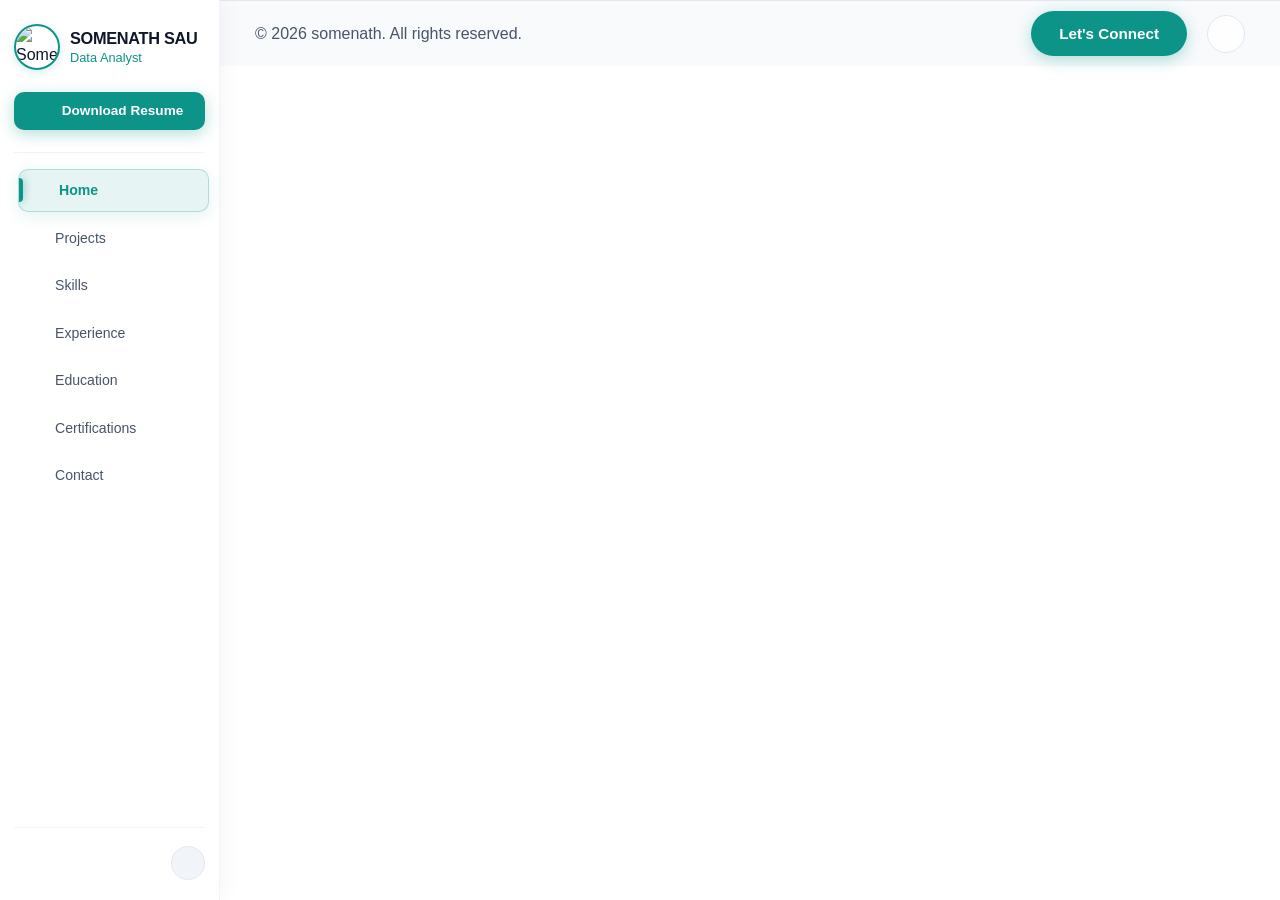
==== commit 6bc233a1: "Theme Updates" ====
--- a/index.html
+++ b/index.html
@@ -16,7 +16,7 @@
     <link href="https://fonts.googleapis.com/css2?family=Outfit:wght@300;400;500;600;700&display=swap" rel="stylesheet">
     <script src="https://unpkg.com/lucide@0.477.0"></script>
 
-    <link rel="stylesheet" href="resources/styles.css?v=36.0">
+    <link rel="stylesheet" href="resources/styles.css?v=37.0">
     <script>
         // Inline theme initialization to prevent flash
         const savedTheme = localStorage.getItem('theme') || 'light';
@@ -27,14 +27,18 @@
             var redirect = sessionStorage.redirect;
             delete sessionStorage.redirect;
             if (redirect && redirect !== location.href) {
-                var url = new URL(redirect);
-                var path = url.pathname;
-                var segments = path.split('/').filter(Boolean);
-                var lastSegment = segments.length > 0 ? segments[segments.length - 1] : '';
-                if (lastSegment && lastSegment !== 'index.html') {
-                    history.replaceState(null, null, '/' + lastSegment + url.hash);
-                } else if (url.hash) {
-                    history.replaceState(null, null, '/' + url.hash.replace('#', ''));
+                try {
+                    var url = new URL(redirect);
+                    var path = url.pathname;
+                    var segments = path.split('/').filter(Boolean);
+                    var lastSegment = segments.length > 0 ? segments[segments.length - 1] : '';
+                    if (lastSegment && lastSegment !== 'index.html') {
+                        history.replaceState(null, null, '/' + lastSegment + url.hash);
+                    } else if (url.hash) {
+                        history.replaceState(null, null, '/' + url.hash.replace('#', ''));
+                    }
+                } catch (e) {
+                    console.warn('Could not restore redirect history:', e);
                 }
             }
         })();
@@ -391,8 +395,11 @@
 
 
 
-    <script src="resources/data.js?v=20.0"></script>
-    <script src="resources/script.js?v=20.0"></script>
+    <script src="resources/projects/california-retail.js?v=21.0"></script>
+    <script src="resources/projects/uber-analysis.js?v=21.0"></script>
+    <script src="resources/projects/crime-data.js?v=21.0"></script>
+    <script src="resources/data.js?v=21.0"></script>
+    <script src="resources/script.js?v=21.0"></script>
     <script>
         lucide.createIcons();
     </script>
--- a/resources/styles.css
+++ b/resources/styles.css
@@ -1,13 +1,13 @@
 :root {
-    /* Light Theme (Original) */
+    /* Light Theme (Minimal Nordic Teal) */
     --bg-primary: #FFFFFF;
     --bg-secondary: #F8FAFC;
     --text-primary: #0F172A;
     --text-secondary: #475569;
-    --accent-blue: #F59E0B;
-    --accent-blue-hover: #D97706;
-    --accent-secondary: #F59E0B;
-    --accent-secondary-hover: #D97706;
+    --accent-blue: #0D9488;
+    --accent-blue-hover: #0F766E;
+    --accent-secondary: #14B8A6;
+    --accent-secondary-hover: #0D9488;
     --soft-blue: #F1F5F9;
     --glass-bg: rgba(255, 255, 255, 0.9);
     --glass-border: #E2E8F0;
@@ -19,64 +19,64 @@
     --social-pill-border: rgba(0, 0, 0, 0.08);
     --social-github-hover-border: #24292e;
     --social-github-hover-bg: rgba(36, 41, 46, 0.1);
-    --exp-header-bg: #FFFBF2;
-    --exp-header-border: rgba(var(--accent-rgb), 0.2);
+    --exp-header-bg: #F0FDFA;
+    --exp-header-border: rgba(13, 148, 136, 0.2);
     --exp-badge-bg: #FFFFFF;
     --exp-badge-border: var(--accent-blue-hover);
     --exp-badge-text: var(--accent-blue-hover);
-    --edu-cta-bg: rgba(var(--accent-rgb), 0.06);
-    --edu-cta-text: #B45309;
-    --edu-cta-border: rgba(var(--accent-rgb), 0.15);
-    --edu-cta-hover-bg: rgba(var(--accent-rgb), 0.12);
-    --edu-cta-hover-text: #92400E;
-    --edu-cta-fallback-bg: #FDF2F2;
+    --edu-cta-bg: rgba(13, 148, 136, 0.06);
+    --edu-cta-text: #0F766E;
+    --edu-cta-border: rgba(13, 148, 136, 0.15);
+    --edu-cta-hover-bg: rgba(13, 148, 136, 0.12);
+    --edu-cta-hover-text: #115E59;
+    --edu-cta-fallback-bg: #F0FDFA;
 
     --btn-text-color: #FFFFFF; /* Light Mode Button Text */
     --font-primary: 'Inter', sans-serif;
     --font-heading: 'Poppins', sans-serif;
     --font-code: 'JetBrains Mono', monospace;
     
-    /* RGB channels for filters/shadows (Amber) */
-    --accent-rgb: 245, 158, 11;
+    /* RGB channels for filters/shadows (Teal 600) */
+    --accent-rgb: 13, 148, 136;
 }
 
 [data-theme="dark"] {
-    /* Dark Theme (Midnight Obsidian & Vibrant Warm Amber/Orange) */
-    --bg-primary: #0B0F19;
+    /* Dark Theme (Midnight Charcoal & Cyber Mint/Teal) */
+    --bg-primary: #0B0F17;
     --bg-secondary: #111827;
     --text-primary: #F8FAFC;
     --text-secondary: #94A3B8;
-    --accent-blue: #FBBF24;
-    --accent-blue-hover: #F59E0B;
-    --accent-secondary: #FBBF24;
-    --accent-secondary-hover: #F59E0B;
+    --accent-blue: #2DD4BF;
+    --accent-blue-hover: #14B8A6;
+    --accent-secondary: #2DD4BF;
+    --accent-secondary-hover: #14B8A6;
     --soft-blue: #1E293B;
     --glass-bg: rgba(15, 23, 42, 0.85);
     --glass-border: rgba(255, 255, 255, 0.08);
     --card-bg: #1E293B;
-    --navbar-bg: rgba(11, 15, 25, 0.9);
-    --navbar-bg-scrolled: rgba(11, 15, 25, 0.98);
+    --navbar-bg: rgba(11, 15, 23, 0.9);
+    --navbar-bg-scrolled: rgba(11, 15, 23, 0.98);
     --navbar-border: rgba(255, 255, 255, 0.08);
     --social-pill-bg: rgba(255, 255, 255, 0.05);
     --social-pill-border: rgba(255, 255, 255, 0.08);
     --social-github-hover-border: #ffffff;
     --social-github-hover-bg: rgba(255, 255, 255, 0.1);
     --exp-header-bg: #111827;
-    --exp-header-border: rgba(251, 191, 36, 0.15);
-    --exp-badge-bg: rgba(251, 191, 36, 0.1);
-    --exp-badge-border: rgba(251, 191, 36, 0.3);
+    --exp-header-border: rgba(45, 212, 191, 0.15);
+    --exp-badge-bg: rgba(45, 212, 191, 0.1);
+    --exp-badge-border: rgba(45, 212, 191, 0.3);
     --exp-badge-text: var(--accent-blue);
-    --edu-cta-bg: rgba(251, 191, 36, 0.08);
+    --edu-cta-bg: rgba(45, 212, 191, 0.08);
     --edu-cta-text: var(--accent-blue);
-    --edu-cta-border: rgba(251, 191, 36, 0.15);
-    --edu-cta-hover-bg: rgba(251, 191, 36, 0.16);
+    --edu-cta-border: rgba(45, 212, 191, 0.15);
+    --edu-cta-hover-bg: rgba(45, 212, 191, 0.16);
     --edu-cta-hover-text: var(--accent-blue-hover);
-    --edu-cta-fallback-bg: rgba(251, 191, 36, 0.08);
+    --edu-cta-fallback-bg: rgba(45, 212, 191, 0.08);
 
     --btn-text-color: #0F172A; /* Dark Mode Button Text */
 
-    /* RGB channels for filters/shadows (Vibrant Amber/Orange) */
-    --accent-rgb: 251, 191, 36;
+    /* RGB channels for filters/shadows (Teal 400) */
+    --accent-rgb: 45, 212, 191;
 }
 
 /* Import Fonts */
@@ -2825,9 +2825,9 @@
 /* Responsive */
 @media (max-width: 768px) {
     .hero-section {
-        padding-bottom: 80px;
-        padding-top: 60px;
-        /* Aggressively reduced */
+        padding-bottom: 40px !important;
+        padding-top: 25px !important;
+        min-height: auto !important;
     }
 
     .scroll-arrows {
@@ -2862,7 +2862,7 @@
         align-items: center;
         text-align: center;
         gap: 0;
-        padding-top: 30px;
+        padding-top: 15px !important;
     }
 
     .hero-text {
@@ -3520,32 +3520,49 @@
 }
 
 .skill-pill-supporting {
-    background: rgba(15, 23, 42, 0.03);
-    border: 1px solid rgba(15, 23, 42, 0.08);
-    padding: 8px 16px;
+    background: rgba(var(--accent-rgb), 0.08);
+    border: 1px solid rgba(var(--accent-rgb), 0.35);
+    padding: 10px 18px;
     border-radius: 10px;
     font-size: 0.95rem;
+    font-weight: 500;
     display: flex;
     align-items: center;
     gap: 8px;
+    transition: all 0.3s ease;
+    box-shadow: 0 2px 8px rgba(0, 0, 0, 0.06);
+}
+
+.skill-pill-supporting:hover {
+    background: rgba(var(--accent-rgb), 0.16);
+    border-color: var(--accent-blue);
+    transform: translateY(-3px);
+    box-shadow: 0 6px 16px rgba(var(--accent-rgb), 0.22);
 }
 
 .skill-pill-basic {
-    background: transparent;
-    border: 1px dashed rgba(15, 23, 42, 0.15);
-    padding: 6px 12px;
-    border-radius: 5px;
-    font-size: 0.85rem;
-    opacity: 0.6;
-    filter: grayscale(0.5);
+    background: rgba(var(--accent-rgb), 0.06);
+    border: 1px dashed rgba(var(--accent-rgb), 0.35);
+    padding: 8px 14px;
+    border-radius: 8px;
+    font-size: 0.88rem;
+    font-weight: 500;
+    opacity: 0.85;
+    display: flex;
+    align-items: center;
+    gap: 8px;
     transition: all 0.3s ease;
+    box-shadow: 0 2px 6px rgba(0, 0, 0, 0.08);
 }
 
 .skill-pill-basic:hover {
     opacity: 1;
     filter: grayscale(0);
     border-style: solid;
-    border-color: var(--text-secondary);
+    border-color: var(--accent-blue);
+    background: rgba(var(--accent-rgb), 0.1);
+    transform: translateY(-2px);
+    box-shadow: 0 4px 12px rgba(var(--accent-rgb), 0.18);
 }
 
 @media (max-width: 768px) {
@@ -4352,6 +4369,20 @@
         padding-top: 60px;
     }
 
+    /* Mobile Section Vertical Padding Overrides */
+    .section,
+    #skills.section,
+    #projects.section,
+    #experience.section,
+    #education.section,
+    #certifications.section,
+    #about.section,
+    #contact.section {
+        padding-top: 35px !important;
+        padding-bottom: 50px !important;
+        min-height: auto !important;
+    }
+
     /* Mobile Global Container & Section Layout Centering */
     .container,
     #projects .container {
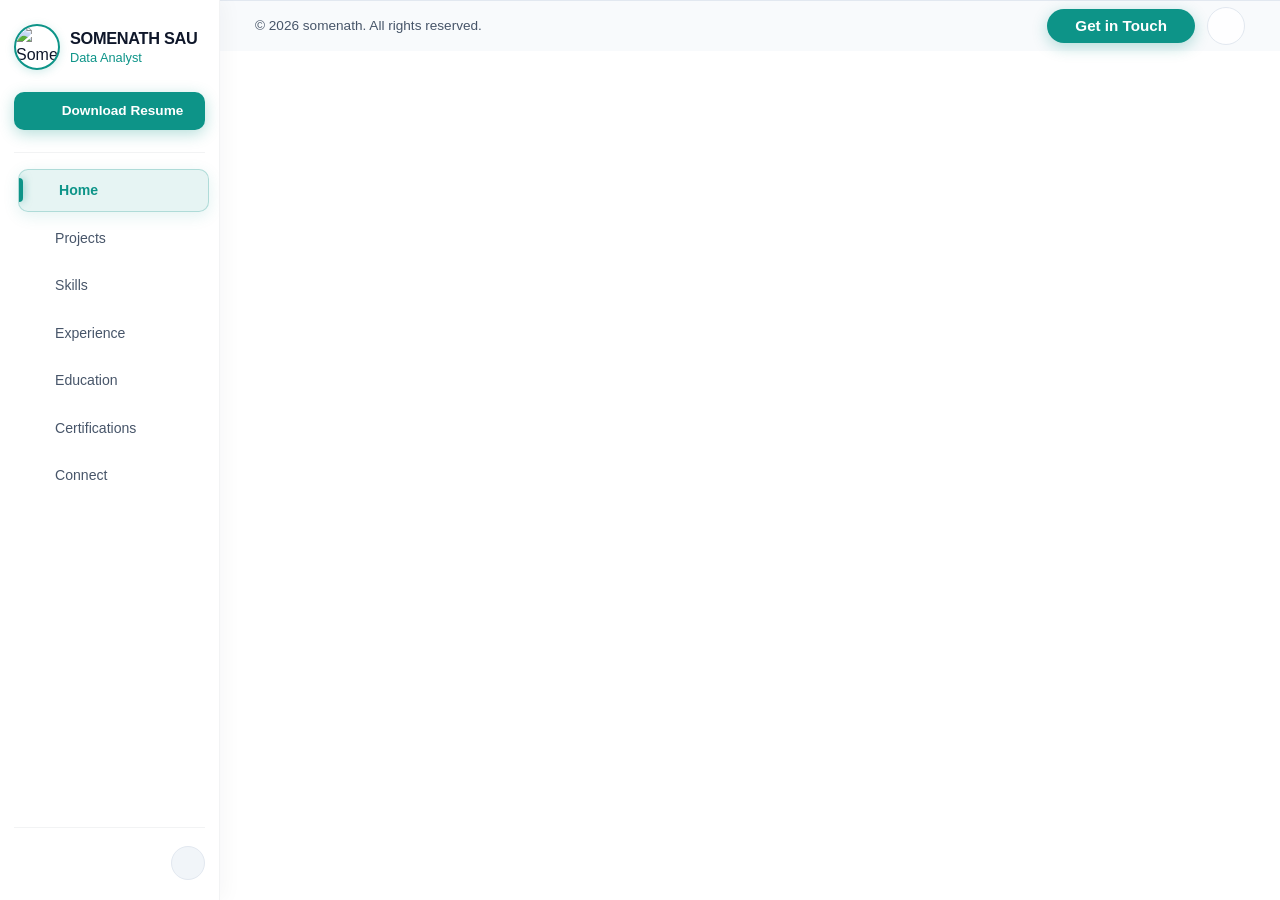
==== commit 67e5350e: "site updated" ====
--- a/index.html
+++ b/index.html
@@ -80,7 +80,7 @@
                 <li><a href="#experience"><i data-lucide="briefcase"></i><span>Experience</span></a></li>
                 <li><a href="#education"><i data-lucide="graduation-cap"></i><span>Education</span></a></li>
                 <li><a href="#certifications"><i data-lucide="award"></i><span>Certifications</span></a></li>
-                <li><a href="#contact"><i data-lucide="mail"></i><span>Contact</span></a></li>
+                <li><a href="#contact"><i data-lucide="mail"></i><span>Connect</span></a></li>
             </ul>
         </nav>
 
@@ -107,7 +107,7 @@
                 <li><a href="#experience">Experience</a></li>
                 <li><a href="#education">Education</a></li>
                 <li><a href="#certifications">Certifications</a></li>
-                <li><a href="#contact" class="btn-primary">Contact Me</a></li>
+                <li><a href="#contact" class="btn-primary">Connect</a></li>
                 <li class="desktop-toggle-only">
                     <button class="theme-toggle-btn" aria-label="Toggle Theme">
                         <i data-lucide="sun"></i>
@@ -343,7 +343,7 @@
             <p>&copy; 2026 somenath. All rights reserved.</p>
             <div class="footer-actions">
                 <div class="footer-socials" id="footerSocials"></div>
-                <a href="#contact" class="btn-primary footer-connect-btn">Let's Connect</a>
+                <a href="#contact" class="btn-primary footer-connect-btn">Get in Touch</a>
                 <a href="#home" class="back-to-top" id="backToTop" aria-label="Back to Top"><i data-lucide="arrow-up"></i></a>
             </div>
         </div>
--- a/resources/styles.css
+++ b/resources/styles.css
@@ -1,82 +1,82 @@
-:root {
-    /* Light Theme (Minimal Nordic Teal) */
-    --bg-primary: #FFFFFF;
-    --bg-secondary: #F8FAFC;
-    --text-primary: #0F172A;
-    --text-secondary: #475569;
-    --accent-blue: #0D9488;
-    --accent-blue-hover: #0F766E;
-    --accent-secondary: #14B8A6;
-    --accent-secondary-hover: #0D9488;
-    --soft-blue: #F1F5F9;
-    --glass-bg: rgba(255, 255, 255, 0.9);
-    --glass-border: #E2E8F0;
-    --card-bg: #FFFFFF;
-    --navbar-bg: rgba(248, 250, 252, 0.9);
-    --navbar-bg-scrolled: rgba(248, 250, 252, 0.98);
-    --navbar-border: rgba(15, 23, 42, 0.05);
-    --social-pill-bg: rgba(0, 0, 0, 0.03);
-    --social-pill-border: rgba(0, 0, 0, 0.08);
-    --social-github-hover-border: #24292e;
-    --social-github-hover-bg: rgba(36, 41, 46, 0.1);
-    --exp-header-bg: #F0FDFA;
-    --exp-header-border: rgba(13, 148, 136, 0.2);
-    --exp-badge-bg: #FFFFFF;
-    --exp-badge-border: var(--accent-blue-hover);
-    --exp-badge-text: var(--accent-blue-hover);
-    --edu-cta-bg: rgba(13, 148, 136, 0.06);
-    --edu-cta-text: #0F766E;
-    --edu-cta-border: rgba(13, 148, 136, 0.15);
-    --edu-cta-hover-bg: rgba(13, 148, 136, 0.12);
-    --edu-cta-hover-text: #115E59;
-    --edu-cta-fallback-bg: #F0FDFA;
-
-    --btn-text-color: #FFFFFF; /* Light Mode Button Text */
-    --font-primary: 'Inter', sans-serif;
-    --font-heading: 'Poppins', sans-serif;
-    --font-code: 'JetBrains Mono', monospace;
-    
-    /* RGB channels for filters/shadows (Teal 600) */
-    --accent-rgb: 13, 148, 136;
-}
-
-[data-theme="dark"] {
-    /* Dark Theme (Midnight Charcoal & Cyber Mint/Teal) */
-    --bg-primary: #0B0F17;
-    --bg-secondary: #111827;
-    --text-primary: #F8FAFC;
-    --text-secondary: #94A3B8;
-    --accent-blue: #2DD4BF;
-    --accent-blue-hover: #14B8A6;
-    --accent-secondary: #2DD4BF;
-    --accent-secondary-hover: #14B8A6;
-    --soft-blue: #1E293B;
-    --glass-bg: rgba(15, 23, 42, 0.85);
-    --glass-border: rgba(255, 255, 255, 0.08);
-    --card-bg: #1E293B;
-    --navbar-bg: rgba(11, 15, 23, 0.9);
-    --navbar-bg-scrolled: rgba(11, 15, 23, 0.98);
-    --navbar-border: rgba(255, 255, 255, 0.08);
-    --social-pill-bg: rgba(255, 255, 255, 0.05);
-    --social-pill-border: rgba(255, 255, 255, 0.08);
-    --social-github-hover-border: #ffffff;
-    --social-github-hover-bg: rgba(255, 255, 255, 0.1);
-    --exp-header-bg: #111827;
-    --exp-header-border: rgba(45, 212, 191, 0.15);
-    --exp-badge-bg: rgba(45, 212, 191, 0.1);
-    --exp-badge-border: rgba(45, 212, 191, 0.3);
-    --exp-badge-text: var(--accent-blue);
-    --edu-cta-bg: rgba(45, 212, 191, 0.08);
-    --edu-cta-text: var(--accent-blue);
-    --edu-cta-border: rgba(45, 212, 191, 0.15);
-    --edu-cta-hover-bg: rgba(45, 212, 191, 0.16);
-    --edu-cta-hover-text: var(--accent-blue-hover);
-    --edu-cta-fallback-bg: rgba(45, 212, 191, 0.08);
-
-    --btn-text-color: #0F172A; /* Dark Mode Button Text */
-
-    /* RGB channels for filters/shadows (Teal 400) */
-    --accent-rgb: 45, 212, 191;
+:root {
+    /* Light Theme (Minimal Nordic Teal) */
+    --bg-primary: #FFFFFF;
+    --bg-secondary: #F8FAFC;
+    --text-primary: #0F172A;
+    --text-secondary: #475569;
+    --accent-blue: #0D9488;
+    --accent-blue-hover: #0F766E;
+    --accent-secondary: #14B8A6;
+    --accent-secondary-hover: #0D9488;
+    --soft-blue: #F1F5F9;
+    --glass-bg: rgba(255, 255, 255, 0.9);
+    --glass-border: #E2E8F0;
+    --card-bg: #FFFFFF;
+    --navbar-bg: rgba(248, 250, 252, 0.9);
+    --navbar-bg-scrolled: rgba(248, 250, 252, 0.98);
+    --navbar-border: rgba(15, 23, 42, 0.05);
+    --social-pill-bg: rgba(0, 0, 0, 0.03);
+    --social-pill-border: rgba(0, 0, 0, 0.08);
+    --social-github-hover-border: #24292e;
+    --social-github-hover-bg: rgba(36, 41, 46, 0.1);
+    --exp-header-bg: #F0FDFA;
+    --exp-header-border: rgba(13, 148, 136, 0.2);
+    --exp-badge-bg: #FFFFFF;
+    --exp-badge-border: var(--accent-blue-hover);
+    --exp-badge-text: var(--accent-blue-hover);
+    --edu-cta-bg: rgba(13, 148, 136, 0.06);
+    --edu-cta-text: #0F766E;
+    --edu-cta-border: rgba(13, 148, 136, 0.15);
+    --edu-cta-hover-bg: rgba(13, 148, 136, 0.12);
+    --edu-cta-hover-text: #115E59;
+    --edu-cta-fallback-bg: #F0FDFA;
+
+    --btn-text-color: #FFFFFF; /* Light Mode Button Text */
+    --font-primary: 'Inter', sans-serif;
+    --font-heading: 'Poppins', sans-serif;
+    --font-code: 'JetBrains Mono', monospace;
+    
+    /* RGB channels for filters/shadows (Teal 600) */
+    --accent-rgb: 13, 148, 136;
+}
+
+[data-theme="dark"] {
+    /* Dark Theme (Midnight Charcoal & Cyber Mint/Teal) */
+    --bg-primary: #0B0F17;
+    --bg-secondary: #111827;
+    --text-primary: #F8FAFC;
+    --text-secondary: #94A3B8;
+    --accent-blue: #2DD4BF;
+    --accent-blue-hover: #14B8A6;
+    --accent-secondary: #2DD4BF;
+    --accent-secondary-hover: #14B8A6;
+    --soft-blue: #1E293B;
+    --glass-bg: rgba(15, 23, 42, 0.85);
+    --glass-border: rgba(255, 255, 255, 0.08);
+    --card-bg: #1E293B;
+    --navbar-bg: rgba(11, 15, 23, 0.9);
+    --navbar-bg-scrolled: rgba(11, 15, 23, 0.98);
+    --navbar-border: rgba(255, 255, 255, 0.08);
+    --social-pill-bg: rgba(255, 255, 255, 0.05);
+    --social-pill-border: rgba(255, 255, 255, 0.08);
+    --social-github-hover-border: #ffffff;
+    --social-github-hover-bg: rgba(255, 255, 255, 0.1);
+    --exp-header-bg: #111827;
+    --exp-header-border: rgba(45, 212, 191, 0.15);
+    --exp-badge-bg: rgba(45, 212, 191, 0.1);
+    --exp-badge-border: rgba(45, 212, 191, 0.3);
+    --exp-badge-text: var(--accent-blue);
+    --edu-cta-bg: rgba(45, 212, 191, 0.08);
+    --edu-cta-text: var(--accent-blue);
+    --edu-cta-border: rgba(45, 212, 191, 0.15);
+    --edu-cta-hover-bg: rgba(45, 212, 191, 0.16);
+    --edu-cta-hover-text: var(--accent-blue-hover);
+    --edu-cta-fallback-bg: rgba(45, 212, 191, 0.08);
+
+    --btn-text-color: #0F172A; /* Dark Mode Button Text */
+
+    /* RGB channels for filters/shadows (Teal 400) */
+    --accent-rgb: 45, 212, 191;
 }
 
 /* Import Fonts */
@@ -292,17 +292,17 @@
     display: none;
 }
 
-/* Core Layout Container System (Global Centering & Responsive Padding) */
-.container {
-    width: 100%;
-    max-width: 1140px;
-    margin-left: auto;
-    margin-right: auto;
-    padding-left: 20px;
-    padding-right: 20px;
-    box-sizing: border-box;
-}
-
+/* Core Layout Container System (Global Centering & Responsive Padding) */
+.container {
+    width: 100%;
+    max-width: 1140px;
+    margin-left: auto;
+    margin-right: auto;
+    padding-left: 20px;
+    padding-right: 20px;
+    box-sizing: border-box;
+}
+
 /* Base Section Layout & Uniform Spacing */
 .section {
     padding: 75px 0 90px;
@@ -2445,22 +2445,21 @@
     display: flex;
     flex-wrap: wrap;
     justify-content: center;
-    gap: 12px;
+    gap: 20px;
     width: 100%;
 }
 
 .cert-card-refined {
     background-color: var(--card-bg);
     border: 1px solid var(--glass-border);
-    border-radius: 12px;
-    padding: 20px;
-    transition: all 0.3s ease;
+    border-radius: 16px;
+    padding: 0;
+    overflow: hidden;
+    transition: all 0.35s cubic-bezier(0.4, 0, 0.2, 1);
     display: flex;
     flex-direction: column;
-    width: calc(33.333% - 8px);
-    /* 3 columns with 12px gaps */
-    min-height: 200px;
-    /* Base uniformity */
+    width: calc(33.333% - 14px);
+    box-shadow: 0 4px 20px rgba(0, 0, 0, 0.05);
 }
 
 @media (max-width: 1024px) {
@@ -2483,78 +2482,106 @@
 }
 
 .cert-card-refined:hover {
-    transform: translateY(-5px);
-    box-shadow: 0 10px 30px rgba(15, 23, 42, 0.1);
+    transform: translateY(-6px);
+    box-shadow: 0 12px 30px rgba(15, 23, 42, 0.15);
     border-color: var(--accent-blue);
 }
 
-.cert-top-row {
-    display: flex;
-    justify-content: space-between;
-    align-items: center;
-    margin-bottom: 20px;
-}
-
-.cert-purple-icon {
-    width: 32px;
-    height: 32px;
-    background-color: rgba(var(--accent-rgb), 0.1);
-    /* Amber Box */
-    border-radius: 8px;
-    display: flex;
-    align-items: center;
-    justify-content: center;
-    font-size: 1.1rem;
-    /* Better emoji sizing */
-}
-
-.cert-purple-icon i {
-    width: 16px;
-    height: 16px;
-}
-
-.cert-date-pill {
-    font-size: 0.75rem;
+.cert-image-container {
+    position: relative;
+    width: 100%;
+    aspect-ratio: 16 / 10;
+    overflow: hidden;
+    background-color: #0f172a;
+    border-bottom: 1px solid var(--glass-border);
+}
+
+.cert-card-img {
+    width: 100%;
+    height: 100%;
+    object-fit: cover;
+    transition: none;
+}
+
+.cert-card-body {
+    padding: 18px 20px 44px 20px;
+    display: flex;
+    flex-direction: column;
+    flex-grow: 1;
+    position: relative;
+}
+
+.cert-meta-header {
+    font-size: 0.85rem;
     font-weight: 600;
     color: var(--accent-blue);
-    border: 1px solid rgba(var(--accent-rgb), 0.4);
-    padding: 3px 10px;
-    border-radius: 20px;
-}
-
-.cert-middle-content {
-    margin-bottom: 20px;
-    flex-grow: 1;
+    margin-bottom: 6px;
+    display: flex;
+    align-items: center;
+    gap: 6px;
+    flex-wrap: wrap;
+}
+
+.cert-meta-dot {
+    opacity: 0.7;
+    font-size: 0.75rem;
 }
 
 .cert-title-refined {
-    font-size: 14px;
+    font-size: 1.05rem;
     font-weight: 700;
     color: var(--text-primary);
-    margin-bottom: 4px;
-    line-height: 1.4;
-}
-
-.cert-issuer-refined {
-    font-size: 12px;
-    font-weight: 500;
-    color: rgba(168, 85, 247, 0.7);
-    /* Muted purple */
-}
-
-.cert-action-link {
+    margin-bottom: 0;
+    line-height: 1.35;
+}
+
+.cert-verify-corner-btn,
+.cert-verify-corner-btn * {
+    color: var(--btn-text-color) !important;
+}
+
+.cert-verify-corner-btn {
+    position: absolute;
+    bottom: 0;
+    right: 0;
     display: inline-flex;
     align-items: center;
-    color: var(--accent-blue);
+    gap: 6px;
+    padding: 7px 18px 7px 14px;
+    font-size: 0.82rem;
+    font-weight: 700;
+    background: var(--accent-blue) !important;
+    border-radius: 20px 0 16px 0;
     text-decoration: none;
-    font-weight: 600;
-    font-size: 0.95rem;
-    transition: all 0.3s ease;
-}
-
-.cert-action-link:hover {
-    opacity: 0.8;
-}
+    transition: all 0.25s cubic-bezier(0.4, 0, 0.2, 1);
+    box-shadow: -2px -2px 10px rgba(0, 0, 0, 0.05), 0 4px 12px rgba(var(--accent-rgb), 0.3);
+    cursor: pointer;
+    line-height: 1;
+}
+
+.cert-corner-icon {
+    width: 14px;
+    height: 14px;
+    stroke-width: 2.5;
+    transition: transform 0.25s ease;
+}
+
+.cert-verify-corner-btn:hover {
+    background: var(--accent-blue-hover) !important;
+    transform: scale(1.03);
+    box-shadow: -2px -2px 12px rgba(0, 0, 0, 0.1), 0 6px 18px rgba(var(--accent-rgb), 0.45);
+}
+
+.cert-verify-corner-btn:hover .cert-corner-icon {
+    transform: scale(1.15);
+}
+
+.cert-verify-corner-btn:active {
+    transform: scale(0.98);
+}
+/* cert-action-link removed */
+
+
 
 /* Contact */
 .contact-container {
@@ -2631,18 +2658,19 @@
 
 /* Footer */
 .footer {
-    padding: 10px 0;
+    padding: 6px 0;
     border-top: 1px solid var(--glass-border);
     background: var(--bg-secondary);
     position: relative;
     color: var(--text-secondary);
+    font-size: 0.85rem;
 }
 
 .footer-container {
     display: flex;
     justify-content: space-between;
     align-items: center;
-    gap: 30px;
+    gap: 15px;
     flex-wrap: wrap;
 }
 
@@ -2650,19 +2678,19 @@
     display: flex;
     flex-direction: row;
     align-items: center;
-    gap: 20px;
+    gap: 12px;
 }
 
 .footer-socials {
     display: flex;
     flex-direction: row;
     align-items: center;
-    gap: 12px;
+    gap: 8px;
 }
 
 .footer-social-link {
-    width: 38px;
-    height: 38px;
+    width: 34px;
+    height: 34px;
     border-radius: 50%;
     background: rgba(15, 23, 42, 0.04);
     border: 1px solid var(--glass-border);
@@ -2710,9 +2738,13 @@
     box-shadow: 0 4px 15px rgba(234, 67, 53, 0.4);
 }
 
-.footer-social-link i {
-    width: 18px;
-    height: 18px;
+.footer-social-link i,
+.footer-social-link svg,
+.footer-social-link img {
+    width: 16px !important;
+    height: 16px !important;
+    max-width: 16px !important;
+    max-height: 16px !important;
 }
 
 @media (max-width: 768px) {
@@ -3728,12 +3760,18 @@
     justify-content: space-between;
     align-items: center;
     flex-wrap: wrap;
-    gap: 20px;
+    gap: 12px;
 }
 
 .footer-connect-btn {
-    padding: 8px 20px;
-    font-size: 0.9rem;
+    padding: 6px 16px !important;
+    font-size: 0.82rem !important;
+    height: 34px !important;
+    line-height: 1 !important;
+    display: inline-flex !important;
+    align-items: center !important;
+    justify-content: center !important;
+    border-radius: 20px !important;
 }
 
 @media (max-width: 768px) {
@@ -3741,7 +3779,7 @@
         justify-content: center;
         flex-direction: column-reverse;
         text-align: center;
-        gap: 20px;
+        gap: 10px;
     }
 
     /* Force sections to be visible on mobile */
@@ -3762,716 +3800,717 @@
         /* Keep hero full height */
     }
 }
-
-/* --- Theme Toggle Styles --- */
-.mobile-nav-right {
-    display: flex;
-    align-items: center;
-    gap: 15px;
-}
-
-.theme-toggle-btn {
-    background: var(--soft-blue);
-    border: 1px solid var(--glass-border);
-    color: var(--text-primary);
-    cursor: pointer;
-    width: 32px;
-    height: 32px;
-    border-radius: 50%;
-    display: flex;
-    align-items: center;
-    justify-content: center;
-    transition: all 0.3s ease;
-}
-
-.back-to-top {
-    position: relative !important;
-    top: auto !important;
-    right: auto !important;
-    transform: none !important;
-    background: var(--glass-bg);
-    width: 38px;
-    height: 38px;
-    display: inline-flex;
-    align-items: center;
-    justify-content: center;
-    border-radius: 50%;
-    border: 1px solid var(--glass-border);
-    color: var(--accent-blue);
-    transition: all 0.3s ease;
-    flex-shrink: 0;
-}
-
-.back-to-top:hover {
-    background: var(--accent-blue);
-    color: var(--btn-text-color) !important;
-    transform: translateY(-3px) !important;
-}
-
-/* Guarantee No Underline on Any Buttons or Resume Links */
-.btn-primary,
-.btn-primary *,
-a.btn-primary,
-button.btn-primary,
-.btn-secondary,
-.btn-secondary *,
-a.btn-secondary,
-.sidebar-resume-btn,
-.sidebar-resume-btn *,
-.hero-btn-resume,
-.hero-btn-projects,
-.resume-btn,
-#downloadResumeBtn {
-    text-decoration: none !important;
-}
-/* Base Button Styling (View Resume, Submit, etc.) */
-.btn-primary,
-.btn-secondary {
-    display: inline-flex !important;
-    align-items: center !important;
-    justify-content: center !important;
-    gap: 10px !important;
-    padding: 12px 28px !important;
-    border-radius: 30px !important;
-    font-size: 0.95rem !important;
-    font-weight: 600 !important;
-    text-decoration: none !important;
-    cursor: pointer !important;
-    transition: all 0.3s ease !important;
-    box-sizing: border-box !important;
-    line-height: 1.4 !important;
-}
-
-.btn-primary,
-.btn-primary *,
-a.btn-primary,
-button.btn-primary {
-    color: var(--btn-text-color) !important;
-    font-weight: 700 !important;
-}
-
-.btn-primary {
-    background: var(--accent-blue) !important;
-    border: none !important;
-    box-shadow: 0 4px 15px rgba(var(--accent-rgb), 0.3) !important;
-}
-
-.btn-primary i,
-.btn-primary svg,
-.btn-primary i *,
-.btn-primary svg * {
-    color: var(--btn-text-color) !important;
-    stroke: var(--btn-text-color) !important;
-    transform: none !important;
-    vertical-align: middle !important;
-}
-
-.btn-primary:hover,
-a.btn-primary:hover,
-button.btn-primary:hover {
-    transform: translateY(-3px) !important;
-    background: var(--accent-blue-hover) !important;
-    box-shadow: 0 6px 20px rgba(var(--accent-rgb), 0.4) !important;
-    color: var(--btn-text-color) !important;
-}
-
-.btn-primary:hover i,
-.btn-primary:hover svg,
-.btn-primary:hover i *,
-.btn-primary:hover svg * {
-    transform: none !important;
-}
-
-.btn-secondary {
-    background: transparent !important;
-    color: var(--text-primary) !important;
-    border: 2px solid var(--glass-border) !important;
-}
-
-.btn-secondary:hover {
-    background: var(--soft-blue) !important;
-    border-color: var(--accent-blue) !important;
-    transform: translateY(-3px) !important;
-    color: var(--text-primary) !important;
-}
-
-.theme-toggle-btn:hover {
-    color: var(--accent-blue);
-    transform: scale(1.08);
-    box-shadow: 0 0 12px rgba(var(--accent-rgb), 0.25);
-}
-
-.theme-toggle-btn i {
-    width: 15px;
-    height: 15px;
-}
-
-/* Visibility toggling by device */
-.mobile-toggle-only {
-    display: none !important;
-}
-
-.desktop-toggle-only {
-    display: block !important;
-}
-
-@media (max-width: 768px) {
-    .mobile-toggle-only {
-        display: flex !important;
-    }
-    .desktop-toggle-only {
-        display: none !important;
-    }
-}
-
-/* ==========================================================================
-   Desktop Fixed Left Sidebar & Single Page Application (SPA) Redesign
-   ========================================================================== */
-
-/* Hide section dividers globally in SPA mode */
-.section-divider {
-    display: none !important;
-}
-
-/* SPA Section Display and Fade/Slide Animations */
-.hero-section,
-.section {
-    display: none;
-    opacity: 0;
-}
-
-.hero-section.active-section,
-.section.active-section {
-    display: block !important;
-    animation: spaFadeSlide 0.45s cubic-bezier(0.16, 1, 0.3, 1) forwards;
-}
-
-@keyframes spaFadeSlide {
-    0% {
-        opacity: 0;
-        transform: translateY(18px);
-    }
-    100% {
-        opacity: 1;
-        transform: translateY(0);
-    }
-}
-
-/* Universal Sidebar Component Styles (Desktop & Mobile Drawer) */
-.sidebar-header {
-    display: flex;
-    flex-direction: column;
-    gap: 18px;
-    padding-bottom: 22px;
-    border-bottom: 1px solid var(--navbar-border);
-}
-
-.sidebar-profile-row {
-    display: flex;
-    flex-direction: row;
-    align-items: center;
-    text-align: left;
-    gap: 10px;
-}
-
-.sidebar-avatar {
-    width: 46px;
-    height: 46px;
-    border-radius: 50%;
-    overflow: hidden;
-    border: 2px solid var(--accent-blue);
-    box-shadow: 0 2px 10px rgba(var(--accent-rgb), 0.18);
-    margin-bottom: 0;
-    flex-shrink: 0;
-    transition: transform 0.3s ease;
-}
-
-.sidebar-avatar:hover {
-    transform: scale(1.05);
-}
-
-.sidebar-avatar img {
-    width: 100%;
-    height: 100%;
-    object-fit: cover;
-}
-
-.sidebar-info {
-    display: flex;
-    flex-direction: column;
-    justify-content: center;
-    min-width: 0;
-}
-
-.sidebar-name {
-    font-size: 1.02rem;
-    font-weight: 700;
-    color: var(--text-primary);
-    letter-spacing: -0.3px;
-    margin-bottom: 1px;
-    line-height: 1.2;
-    white-space: nowrap;
-    overflow: hidden;
-    text-overflow: ellipsis;
-}
-
-.sidebar-role {
-    font-size: 0.8rem;
-    color: var(--accent-blue);
-    font-weight: 500;
-    line-height: 1.2;
-    white-space: nowrap;
-    overflow: hidden;
-    text-overflow: ellipsis;
-}
-
-/* Sidebar Navigation Links */
-.sidebar-nav {
-    margin: 16px 0;
-    flex-grow: 1;
-}
-
-.sidebar-nav ul {
-    list-style: none !important;
-    display: flex;
-    flex-direction: column;
-    gap: 5px;
-    padding: 0 !important;
-    margin: 0 !important;
-}
-
-.sidebar-nav li {
-    list-style: none !important;
-}
-
-.sidebar-nav a {
-    position: relative;
-    display: flex;
-    align-items: center;
-    gap: 10px;
-    padding: 9px 12px;
-    border-radius: 10px;
-    color: var(--text-secondary) !important;
-    font-weight: 500;
-    font-size: 0.88rem;
-    text-decoration: none !important;
-    border: 1px solid transparent;
-    transition: all 0.3s cubic-bezier(0.16, 1, 0.3, 1);
-    overflow: hidden;
-}
-
-.sidebar-nav a i,
-.sidebar-nav a svg {
-    width: 18px;
-    height: 18px;
-    color: var(--text-secondary) !important;
-    transition: color 0.3s ease, transform 0.3s cubic-bezier(0.34, 1.56, 0.64, 1);
-    flex-shrink: 0;
-}
-
-.sidebar-nav a:hover {
-    background: var(--soft-blue);
-    color: var(--text-primary) !important;
-    transform: translateX(4px);
-}
-
-.sidebar-nav a:hover i,
-.sidebar-nav a:hover svg {
-    color: var(--accent-blue) !important;
-    transform: scale(1.1);
-}
-
-/* Modern Active State */
-.sidebar-nav a.active {
-    background: rgba(var(--accent-rgb), 0.1);
-    color: var(--accent-blue) !important;
-    font-weight: 600;
-    border-color: rgba(var(--accent-rgb), 0.25);
-    box-shadow: 0 4px 16px rgba(var(--accent-rgb), 0.12);
-    transform: translateX(4px);
-}
-
-.sidebar-nav a.active i,
-.sidebar-nav a.active svg {
-    color: var(--accent-blue) !important;
-    transform: scale(1.12);
-}
-
-/* Animated Left Accent Bar Indicator */
-.sidebar-nav a.active::before {
-    content: '';
-    position: absolute;
-    left: 0;
-    top: 20%;
-    bottom: 20%;
-    width: 3.5px;
-    background: var(--accent-blue);
-    border-radius: 0 4px 4px 0;
-    box-shadow: 0 0 8px rgba(var(--accent-rgb), 0.6);
-    animation: activeIndicatorPop 0.35s cubic-bezier(0.34, 1.56, 0.64, 1) forwards;
-}
-
-@keyframes activeIndicatorPop {
-    0% {
-        transform: scaleY(0);
-        opacity: 0;
-    }
-    100% {
-        transform: scaleY(1);
-        opacity: 1;
-    }
-}
-
-/* Sidebar Footer & Actions */
-.sidebar-footer {
-    display: flex;
-    flex-direction: column;
-    gap: 16px;
-    padding-top: 18px;
-    border-top: 1px solid var(--navbar-border);
-}
-
-.sidebar-resume-btn {
-    width: 100%;
-    display: inline-flex !important;
-    align-items: center !important;
-    justify-content: center !important;
-    gap: 8px;
-    font-size: 0.85rem !important;
-    padding: 11px 16px !important;
-    margin-top: 4px;
-    border-radius: 10px !important;
-    font-weight: 600 !important;
-    line-height: 1 !important;
-    box-shadow: 0 4px 12px rgba(var(--accent-rgb), 0.2);
-}
-
-.sidebar-resume-btn i,
-.sidebar-resume-btn svg {
-    width: 16px;
-    height: 16px;
-    display: inline-block !important;
-    vertical-align: middle !important;
-    transform: none !important;
-}
-
-.sidebar-resume-btn:hover i,
-.sidebar-resume-btn:hover svg {
-    transform: none !important;
-}
-
-.sidebar-bottom-row {
-    display: flex;
-    align-items: center;
-    justify-content: space-between;
-    gap: 10px;
-}
-
-.sidebar-socials {
-    display: flex;
-    align-items: center;
-    gap: 8px;
-}
-
-.sidebar-socials .footer-social-link {
-    width: 34px;
-    height: 34px;
-    border-radius: 50%;
-}
-
-.sidebar-socials .footer-social-link i,
-.sidebar-socials .footer-social-link svg {
-    width: 15px;
-    height: 15px;
-}
-
-.sidebar-theme-btn {
-    width: 34px;
-    height: 34px;
-    border-radius: 50%;
-    display: flex;
-    align-items: center;
-    justify-content: center;
-    background: var(--soft-blue);
-    border: 1px solid var(--glass-border);
-    color: var(--text-primary);
-    cursor: pointer;
-    transition: all 0.3s ease;
-    flex-shrink: 0;
-}
-
-/* Sidebar Overlay Backdrop for Mobile */
-.sidebar-overlay {
-    position: fixed;
-    top: 0;
-    left: 0;
-    width: 100vw;
-    height: 100vh;
-    background: rgba(15, 23, 42, 0.6);
-    backdrop-filter: blur(4px);
-    -webkit-backdrop-filter: blur(4px);
-    z-index: 1999;
-    opacity: 0;
-    pointer-events: none;
-    transition: opacity 0.35s ease;
-}
-
-.sidebar-overlay.active {
-    opacity: 1;
-    pointer-events: auto;
-}
-
-/* Desktop Fixed Left Sidebar Layout */
-@media (min-width: 769px) {
-    .navbar {
-        display: none !important;
-    }
-
-    .sidebar {
-        display: flex !important;
-        flex-direction: column;
-        justify-content: space-between;
-        position: fixed;
-        top: 0;
-        left: 0;
-        width: 220px;
-        height: 100vh;
-        background: var(--card-bg);
-        border-right: 1px solid var(--navbar-border);
-        padding: 24px 14px 20px;
-        z-index: 1000;
-        box-shadow: 4px 0 20px rgba(15, 23, 42, 0.04);
-        overflow-y: auto;
-        transform: none !important;
-        transition: background-color 0.8s ease, border-color 0.8s ease;
-    }
-
-    .main-content-wrapper {
-        margin-left: 220px;
-        width: calc(100% - 220px);
-        min-height: 100vh;
-        display: flex;
-        flex-direction: column;
-        justify-content: space-between;
-        padding: 0;
-    }
-
-    .container,
-    .hero-content {
-        width: 100%;
-        max-width: 1140px;
-        margin-left: auto;
-        margin-right: auto;
-        padding-left: 35px;
-        padding-right: 35px;
-    }
-}
-
-/* Mobile Slide-In Left Drawer Sidebar Layout */
-@media (max-width: 768px) {
-    .sidebar {
-        display: flex !important;
-        flex-direction: column;
-        justify-content: space-between;
-        position: fixed;
-        top: 0;
-        left: 0;
-        width: 220px;
-        max-width: 75vw;
-        height: 100vh;
-        height: 100dvh;
-        background: var(--card-bg);
-        border-right: 1px solid var(--navbar-border);
-        padding: 16px 12px 14px;
-        z-index: 2000;
-        box-shadow: 8px 0 25px rgba(15, 23, 42, 0.25);
-        transform: translateX(-100%);
-        transition: transform 0.35s cubic-bezier(0.16, 1, 0.3, 1);
-        overflow-y: auto;
-        -webkit-overflow-scrolling: touch;
-    }
-
-    .sidebar-header {
-        gap: 10px;
-        padding-bottom: 12px;
-    }
-
-    .sidebar-avatar {
-        width: 38px;
-        height: 38px;
-    }
-
-    .sidebar-name {
-        font-size: 0.95rem;
-    }
-
-    .sidebar-resume-btn {
-        padding: 8px 12px !important;
-        font-size: 0.8rem !important;
-        margin-top: 0;
-    }
-
-    .sidebar-nav {
-        margin: 6px 0;
-    }
-
-    .sidebar-nav ul {
-        gap: 2px;
-    }
-
-    .sidebar-nav a {
-        padding: 6px 8px;
-        font-size: 0.82rem;
-    }
-
-    .sidebar-nav a i,
-    .sidebar-nav a svg {
-        width: 16px;
-        height: 16px;
-    }
-
-    .sidebar-footer {
-        padding-top: 10px;
-        gap: 8px;
-    }
-
-    .sidebar-socials .footer-social-link {
-        width: 30px;
-        height: 30px;
-    }
-
-    .sidebar-socials .footer-social-link i,
-    .sidebar-socials .footer-social-link svg {
-        width: 14px;
-        height: 14px;
-    }
-
-    .sidebar-theme-btn {
-        width: 30px;
-        height: 30px;
-    }
-
-    .sidebar.active {
-        transform: translateX(0) !important;
-    }
-
-    .navbar {
-        display: block !important;
-    }
-
-    .nav-links {
-        display: none !important;
-    }
-
-    .main-content-wrapper {
-        margin-left: 0 !important;
-        width: 100% !important;
-        padding-top: 60px;
-    }
-
-    /* Mobile Section Vertical Padding Overrides */
-    .section,
-    #skills.section,
-    #projects.section,
-    #experience.section,
-    #education.section,
-    #certifications.section,
-    #about.section,
-    #contact.section {
-        padding-top: 35px !important;
-        padding-bottom: 50px !important;
-        min-height: auto !important;
-    }
-
-    /* Mobile Global Container & Section Layout Centering */
-    .container,
-    #projects .container {
-        width: 100% !important;
-        max-width: 100% !important;
-        padding-left: 16px !important;
-        padding-right: 16px !important;
-        margin-left: auto !important;
-        margin-right: auto !important;
-        box-sizing: border-box !important;
-    }
-
-    /* Mobile Education Cards Centering */
-    .education-grid {
-        width: 100% !important;
-        max-width: 100% !important;
-        margin: 0 auto !important;
-        box-sizing: border-box !important;
-    }
-
-    .edu-option-h-card {
-        width: 100% !important;
-        box-sizing: border-box !important;
-    }
-
-    /* Mobile Certifications Cards Centering */
-    .cert-grid {
-        width: 100% !important;
-        display: flex !important;
-        flex-direction: column !important;
-        align-items: center !important;
-        gap: 16px !important;
-        box-sizing: border-box !important;
-    }
-
-    .cert-card-refined {
-        width: 100% !important;
-        max-width: 100% !important;
-        box-sizing: border-box !important;
-    }
-
-    /* Mobile Technical Skills Layout Centering */
-    .skills-redesign-container {
-        width: 100% !important;
-        margin: 0 auto !important;
-        box-sizing: border-box !important;
-    }
-
-    .skills-flex,
-    .skill-items-grid {
-        justify-content: center !important;
-        width: 100% !important;
-        box-sizing: border-box !important;
-    }
-
-    /* Mobile Experience Timeline Layout Centering */
-    .experience-timeline {
-        width: 100% !important;
-        margin: 0 auto !important;
-        box-sizing: border-box !important;
-    }
-
-    .timeline-item {
-        width: 100% !important;
-        left: 0 !important;
-        padding: 0 !important;
-        margin-bottom: 20px !important;
-        box-sizing: border-box !important;
-    }
-
-    .refined-exp-card {
-        width: 100% !important;
-        box-sizing: border-box !important;
-    }
-
-    /* Mobile Contact Layout Centering */
-    .contact-container {
-        width: 100% !important;
-        flex-direction: column !important;
-        align-items: stretch !important;
-        gap: 30px !important;
-        box-sizing: border-box !important;
-    }
-
-    .contact-info,
-    .contact-form {
-        width: 100% !important;
-        min-width: 0 !important;
-        max-width: 100% !important;
-        box-sizing: border-box !important;
-    }
+
+/* --- Theme Toggle Styles --- */
+.mobile-nav-right {
+    display: flex;
+    align-items: center;
+    gap: 15px;
+}
+
+.theme-toggle-btn {
+    background: var(--soft-blue);
+    border: 1px solid var(--glass-border);
+    color: var(--text-primary);
+    cursor: pointer;
+    width: 32px;
+    height: 32px;
+    border-radius: 50%;
+    display: flex;
+    align-items: center;
+    justify-content: center;
+    transition: all 0.3s ease;
+}
+
+.back-to-top {
+    position: relative !important;
+    top: auto !important;
+    right: auto !important;
+    transform: none !important;
+    background: var(--glass-bg);
+    width: 38px;
+    height: 38px;
+    display: inline-flex;
+    align-items: center;
+    justify-content: center;
+    border-radius: 50%;
+    border: 1px solid var(--glass-border);
+    color: var(--accent-blue);
+    transition: all 0.3s ease;
+    flex-shrink: 0;
+}
+
+.back-to-top:hover {
+    background: var(--accent-blue);
+    color: var(--btn-text-color) !important;
+    transform: translateY(-3px) !important;
+}
+
+/* Guarantee No Underline on Any Buttons or Resume Links */
+.btn-primary,
+.btn-primary *,
+a.btn-primary,
+button.btn-primary,
+.btn-secondary,
+.btn-secondary *,
+a.btn-secondary,
+.sidebar-resume-btn,
+.sidebar-resume-btn *,
+.hero-btn-resume,
+.hero-btn-projects,
+.resume-btn,
+#downloadResumeBtn {
+    text-decoration: none !important;
+}
+/* Base Button Styling (View Resume, Submit, etc.) */
+.btn-primary,
+.btn-secondary {
+    display: inline-flex !important;
+    align-items: center !important;
+    justify-content: center !important;
+    gap: 10px !important;
+    padding: 12px 28px !important;
+    border-radius: 30px !important;
+    font-size: 0.95rem !important;
+    font-weight: 600 !important;
+    text-decoration: none !important;
+    cursor: pointer !important;
+    transition: all 0.3s ease !important;
+    box-sizing: border-box !important;
+    line-height: 1.4 !important;
+}
+
+.btn-primary,
+.btn-primary *,
+a.btn-primary,
+button.btn-primary {
+    color: var(--btn-text-color) !important;
+    font-weight: 700 !important;
+}
+
+.btn-primary {
+    background: var(--accent-blue) !important;
+    border: none !important;
+    box-shadow: 0 4px 15px rgba(var(--accent-rgb), 0.3) !important;
+}
+
+.btn-primary i,
+.btn-primary svg,
+.btn-primary i *,
+.btn-primary svg * {
+    color: var(--btn-text-color) !important;
+    stroke: var(--btn-text-color) !important;
+    transform: none !important;
+    vertical-align: middle !important;
+}
+
+.btn-primary:hover,
+a.btn-primary:hover,
+button.btn-primary:hover {
+    transform: translateY(-3px) !important;
+    background: var(--accent-blue-hover) !important;
+    box-shadow: 0 6px 20px rgba(var(--accent-rgb), 0.4) !important;
+    color: var(--btn-text-color) !important;
+}
+
+
+.btn-primary:hover i,
+.btn-primary:hover svg,
+.btn-primary:hover i *,
+.btn-primary:hover svg * {
+    transform: none !important;
+}
+
+.btn-secondary {
+    background: transparent !important;
+    color: var(--text-primary) !important;
+    border: 2px solid var(--glass-border) !important;
+}
+
+.btn-secondary:hover {
+    background: var(--soft-blue) !important;
+    border-color: var(--accent-blue) !important;
+    transform: translateY(-3px) !important;
+    color: var(--text-primary) !important;
+}
+
+.theme-toggle-btn:hover {
+    color: var(--accent-blue);
+    transform: scale(1.08);
+    box-shadow: 0 0 12px rgba(var(--accent-rgb), 0.25);
+}
+
+.theme-toggle-btn i {
+    width: 15px;
+    height: 15px;
+}
+
+/* Visibility toggling by device */
+.mobile-toggle-only {
+    display: none !important;
+}
+
+.desktop-toggle-only {
+    display: block !important;
+}
+
+@media (max-width: 768px) {
+    .mobile-toggle-only {
+        display: flex !important;
+    }
+    .desktop-toggle-only {
+        display: none !important;
+    }
+}
+
+/* ==========================================================================
+   Desktop Fixed Left Sidebar & Single Page Application (SPA) Redesign
+   ========================================================================== */
+
+/* Hide section dividers globally in SPA mode */
+.section-divider {
+    display: none !important;
+}
+
+/* SPA Section Display and Fade/Slide Animations */
+.hero-section,
+.section {
+    display: none;
+    opacity: 0;
+}
+
+.hero-section.active-section,
+.section.active-section {
+    display: block !important;
+    animation: spaFadeSlide 0.45s cubic-bezier(0.16, 1, 0.3, 1) forwards;
+}
+
+@keyframes spaFadeSlide {
+    0% {
+        opacity: 0;
+        transform: translateY(18px);
+    }
+    100% {
+        opacity: 1;
+        transform: translateY(0);
+    }
+}
+
+/* Universal Sidebar Component Styles (Desktop & Mobile Drawer) */
+.sidebar-header {
+    display: flex;
+    flex-direction: column;
+    gap: 18px;
+    padding-bottom: 22px;
+    border-bottom: 1px solid var(--navbar-border);
+}
+
+.sidebar-profile-row {
+    display: flex;
+    flex-direction: row;
+    align-items: center;
+    text-align: left;
+    gap: 10px;
+}
+
+.sidebar-avatar {
+    width: 46px;
+    height: 46px;
+    border-radius: 50%;
+    overflow: hidden;
+    border: 2px solid var(--accent-blue);
+    box-shadow: 0 2px 10px rgba(var(--accent-rgb), 0.18);
+    margin-bottom: 0;
+    flex-shrink: 0;
+    transition: transform 0.3s ease;
+}
+
+.sidebar-avatar:hover {
+    transform: scale(1.05);
+}
+
+.sidebar-avatar img {
+    width: 100%;
+    height: 100%;
+    object-fit: cover;
+}
+
+.sidebar-info {
+    display: flex;
+    flex-direction: column;
+    justify-content: center;
+    min-width: 0;
+}
+
+.sidebar-name {
+    font-size: 1.02rem;
+    font-weight: 700;
+    color: var(--text-primary);
+    letter-spacing: -0.3px;
+    margin-bottom: 1px;
+    line-height: 1.2;
+    white-space: nowrap;
+    overflow: hidden;
+    text-overflow: ellipsis;
+}
+
+.sidebar-role {
+    font-size: 0.8rem;
+    color: var(--accent-blue);
+    font-weight: 500;
+    line-height: 1.2;
+    white-space: nowrap;
+    overflow: hidden;
+    text-overflow: ellipsis;
+}
+
+/* Sidebar Navigation Links */
+.sidebar-nav {
+    margin: 16px 0;
+    flex-grow: 1;
+}
+
+.sidebar-nav ul {
+    list-style: none !important;
+    display: flex;
+    flex-direction: column;
+    gap: 5px;
+    padding: 0 !important;
+    margin: 0 !important;
+}
+
+.sidebar-nav li {
+    list-style: none !important;
+}
+
+.sidebar-nav a {
+    position: relative;
+    display: flex;
+    align-items: center;
+    gap: 10px;
+    padding: 9px 12px;
+    border-radius: 10px;
+    color: var(--text-secondary) !important;
+    font-weight: 500;
+    font-size: 0.88rem;
+    text-decoration: none !important;
+    border: 1px solid transparent;
+    transition: all 0.3s cubic-bezier(0.16, 1, 0.3, 1);
+    overflow: hidden;
+}
+
+.sidebar-nav a i,
+.sidebar-nav a svg {
+    width: 18px;
+    height: 18px;
+    color: var(--text-secondary) !important;
+    transition: color 0.3s ease, transform 0.3s cubic-bezier(0.34, 1.56, 0.64, 1);
+    flex-shrink: 0;
+}
+
+.sidebar-nav a:hover {
+    background: var(--soft-blue);
+    color: var(--text-primary) !important;
+    transform: translateX(4px);
+}
+
+.sidebar-nav a:hover i,
+.sidebar-nav a:hover svg {
+    color: var(--accent-blue) !important;
+    transform: scale(1.1);
+}
+
+/* Modern Active State */
+.sidebar-nav a.active {
+    background: rgba(var(--accent-rgb), 0.1);
+    color: var(--accent-blue) !important;
+    font-weight: 600;
+    border-color: rgba(var(--accent-rgb), 0.25);
+    box-shadow: 0 4px 16px rgba(var(--accent-rgb), 0.12);
+    transform: translateX(4px);
+}
+
+.sidebar-nav a.active i,
+.sidebar-nav a.active svg {
+    color: var(--accent-blue) !important;
+    transform: scale(1.12);
+}
+
+/* Animated Left Accent Bar Indicator */
+.sidebar-nav a.active::before {
+    content: '';
+    position: absolute;
+    left: 0;
+    top: 20%;
+    bottom: 20%;
+    width: 3.5px;
+    background: var(--accent-blue);
+    border-radius: 0 4px 4px 0;
+    box-shadow: 0 0 8px rgba(var(--accent-rgb), 0.6);
+    animation: activeIndicatorPop 0.35s cubic-bezier(0.34, 1.56, 0.64, 1) forwards;
+}
+
+@keyframes activeIndicatorPop {
+    0% {
+        transform: scaleY(0);
+        opacity: 0;
+    }
+    100% {
+        transform: scaleY(1);
+        opacity: 1;
+    }
+}
+
+/* Sidebar Footer & Actions */
+.sidebar-footer {
+    display: flex;
+    flex-direction: column;
+    gap: 16px;
+    padding-top: 18px;
+    border-top: 1px solid var(--navbar-border);
+}
+
+.sidebar-resume-btn {
+    width: 100%;
+    display: inline-flex !important;
+    align-items: center !important;
+    justify-content: center !important;
+    gap: 8px;
+    font-size: 0.85rem !important;
+    padding: 11px 16px !important;
+    margin-top: 4px;
+    border-radius: 10px !important;
+    font-weight: 600 !important;
+    line-height: 1 !important;
+    box-shadow: 0 4px 12px rgba(var(--accent-rgb), 0.2);
+}
+
+.sidebar-resume-btn i,
+.sidebar-resume-btn svg {
+    width: 16px;
+    height: 16px;
+    display: inline-block !important;
+    vertical-align: middle !important;
+    transform: none !important;
+}
+
+.sidebar-resume-btn:hover i,
+.sidebar-resume-btn:hover svg {
+    transform: none !important;
+}
+
+.sidebar-bottom-row {
+    display: flex;
+    align-items: center;
+    justify-content: space-between;
+    gap: 10px;
+}
+
+.sidebar-socials {
+    display: flex;
+    align-items: center;
+    gap: 8px;
+}
+
+.sidebar-socials .footer-social-link {
+    width: 34px;
+    height: 34px;
+    border-radius: 50%;
+}
+
+.sidebar-socials .footer-social-link i,
+.sidebar-socials .footer-social-link svg {
+    width: 15px;
+    height: 15px;
+}
+
+.sidebar-theme-btn {
+    width: 34px;
+    height: 34px;
+    border-radius: 50%;
+    display: flex;
+    align-items: center;
+    justify-content: center;
+    background: var(--soft-blue);
+    border: 1px solid var(--glass-border);
+    color: var(--text-primary);
+    cursor: pointer;
+    transition: all 0.3s ease;
+    flex-shrink: 0;
+}
+
+/* Sidebar Overlay Backdrop for Mobile */
+.sidebar-overlay {
+    position: fixed;
+    top: 0;
+    left: 0;
+    width: 100vw;
+    height: 100vh;
+    background: rgba(15, 23, 42, 0.6);
+    backdrop-filter: blur(4px);
+    -webkit-backdrop-filter: blur(4px);
+    z-index: 1999;
+    opacity: 0;
+    pointer-events: none;
+    transition: opacity 0.35s ease;
+}
+
+.sidebar-overlay.active {
+    opacity: 1;
+    pointer-events: auto;
+}
+
+/* Desktop Fixed Left Sidebar Layout */
+@media (min-width: 769px) {
+    .navbar {
+        display: none !important;
+    }
+
+    .sidebar {
+        display: flex !important;
+        flex-direction: column;
+        justify-content: space-between;
+        position: fixed;
+        top: 0;
+        left: 0;
+        width: 220px;
+        height: 100vh;
+        background: var(--card-bg);
+        border-right: 1px solid var(--navbar-border);
+        padding: 24px 14px 20px;
+        z-index: 1000;
+        box-shadow: 4px 0 20px rgba(15, 23, 42, 0.04);
+        overflow-y: auto;
+        transform: none !important;
+        transition: background-color 0.8s ease, border-color 0.8s ease;
+    }
+
+    .main-content-wrapper {
+        margin-left: 220px;
+        width: calc(100% - 220px);
+        min-height: 100vh;
+        display: flex;
+        flex-direction: column;
+        justify-content: space-between;
+        padding: 0;
+    }
+
+    .container,
+    .hero-content {
+        width: 100%;
+        max-width: 1140px;
+        margin-left: auto;
+        margin-right: auto;
+        padding-left: 35px;
+        padding-right: 35px;
+    }
+}
+
+/* Mobile Slide-In Left Drawer Sidebar Layout */
+@media (max-width: 768px) {
+    .sidebar {
+        display: flex !important;
+        flex-direction: column;
+        justify-content: space-between;
+        position: fixed;
+        top: 0;
+        left: 0;
+        width: 220px;
+        max-width: 75vw;
+        height: 100vh;
+        height: 100dvh;
+        background: var(--card-bg);
+        border-right: 1px solid var(--navbar-border);
+        padding: 16px 12px 14px;
+        z-index: 2000;
+        box-shadow: 8px 0 25px rgba(15, 23, 42, 0.25);
+        transform: translateX(-100%);
+        transition: transform 0.35s cubic-bezier(0.16, 1, 0.3, 1);
+        overflow-y: auto;
+        -webkit-overflow-scrolling: touch;
+    }
+
+    .sidebar-header {
+        gap: 10px;
+        padding-bottom: 12px;
+    }
+
+    .sidebar-avatar {
+        width: 38px;
+        height: 38px;
+    }
+
+    .sidebar-name {
+        font-size: 0.95rem;
+    }
+
+    .sidebar-resume-btn {
+        padding: 8px 12px !important;
+        font-size: 0.8rem !important;
+        margin-top: 0;
+    }
+
+    .sidebar-nav {
+        margin: 6px 0;
+    }
+
+    .sidebar-nav ul {
+        gap: 2px;
+    }
+
+    .sidebar-nav a {
+        padding: 6px 8px;
+        font-size: 0.82rem;
+    }
+
+    .sidebar-nav a i,
+    .sidebar-nav a svg {
+        width: 16px;
+        height: 16px;
+    }
+
+    .sidebar-footer {
+        padding-top: 10px;
+        gap: 8px;
+    }
+
+    .sidebar-socials .footer-social-link {
+        width: 30px;
+        height: 30px;
+    }
+
+    .sidebar-socials .footer-social-link i,
+    .sidebar-socials .footer-social-link svg {
+        width: 14px;
+        height: 14px;
+    }
+
+    .sidebar-theme-btn {
+        width: 30px;
+        height: 30px;
+    }
+
+    .sidebar.active {
+        transform: translateX(0) !important;
+    }
+
+    .navbar {
+        display: block !important;
+    }
+
+    .nav-links {
+        display: none !important;
+    }
+
+    .main-content-wrapper {
+        margin-left: 0 !important;
+        width: 100% !important;
+        padding-top: 60px;
+    }
+
+    /* Mobile Section Vertical Padding Overrides */
+    .section,
+    #skills.section,
+    #projects.section,
+    #experience.section,
+    #education.section,
+    #certifications.section,
+    #about.section,
+    #contact.section {
+        padding-top: 35px !important;
+        padding-bottom: 50px !important;
+        min-height: auto !important;
+    }
+
+    /* Mobile Global Container & Section Layout Centering */
+    .container,
+    #projects .container {
+        width: 100% !important;
+        max-width: 100% !important;
+        padding-left: 16px !important;
+        padding-right: 16px !important;
+        margin-left: auto !important;
+        margin-right: auto !important;
+        box-sizing: border-box !important;
+    }
+
+    /* Mobile Education Cards Centering */
+    .education-grid {
+        width: 100% !important;
+        max-width: 100% !important;
+        margin: 0 auto !important;
+        box-sizing: border-box !important;
+    }
+
+    .edu-option-h-card {
+        width: 100% !important;
+        box-sizing: border-box !important;
+    }
+
+    /* Mobile Certifications Cards Centering */
+    .cert-grid {
+        width: 100% !important;
+        display: flex !important;
+        flex-direction: column !important;
+        align-items: center !important;
+        gap: 16px !important;
+        box-sizing: border-box !important;
+    }
+
+    .cert-card-refined {
+        width: 100% !important;
+        max-width: 100% !important;
+        box-sizing: border-box !important;
+    }
+
+    /* Mobile Technical Skills Layout Centering */
+    .skills-redesign-container {
+        width: 100% !important;
+        margin: 0 auto !important;
+        box-sizing: border-box !important;
+    }
+
+    .skills-flex,
+    .skill-items-grid {
+        justify-content: center !important;
+        width: 100% !important;
+        box-sizing: border-box !important;
+    }
+
+    /* Mobile Experience Timeline Layout Centering */
+    .experience-timeline {
+        width: 100% !important;
+        margin: 0 auto !important;
+        box-sizing: border-box !important;
+    }
+
+    .timeline-item {
+        width: 100% !important;
+        left: 0 !important;
+        padding: 0 !important;
+        margin-bottom: 20px !important;
+        box-sizing: border-box !important;
+    }
+
+    .refined-exp-card {
+        width: 100% !important;
+        box-sizing: border-box !important;
+    }
+
+    /* Mobile Contact Layout Centering */
+    .contact-container {
+        width: 100% !important;
+        flex-direction: column !important;
+        align-items: stretch !important;
+        gap: 30px !important;
+        box-sizing: border-box !important;
+    }
+
+    .contact-info,
+    .contact-form {
+        width: 100% !important;
+        min-width: 0 !important;
+        max-width: 100% !important;
+        box-sizing: border-box !important;
+    }
 }
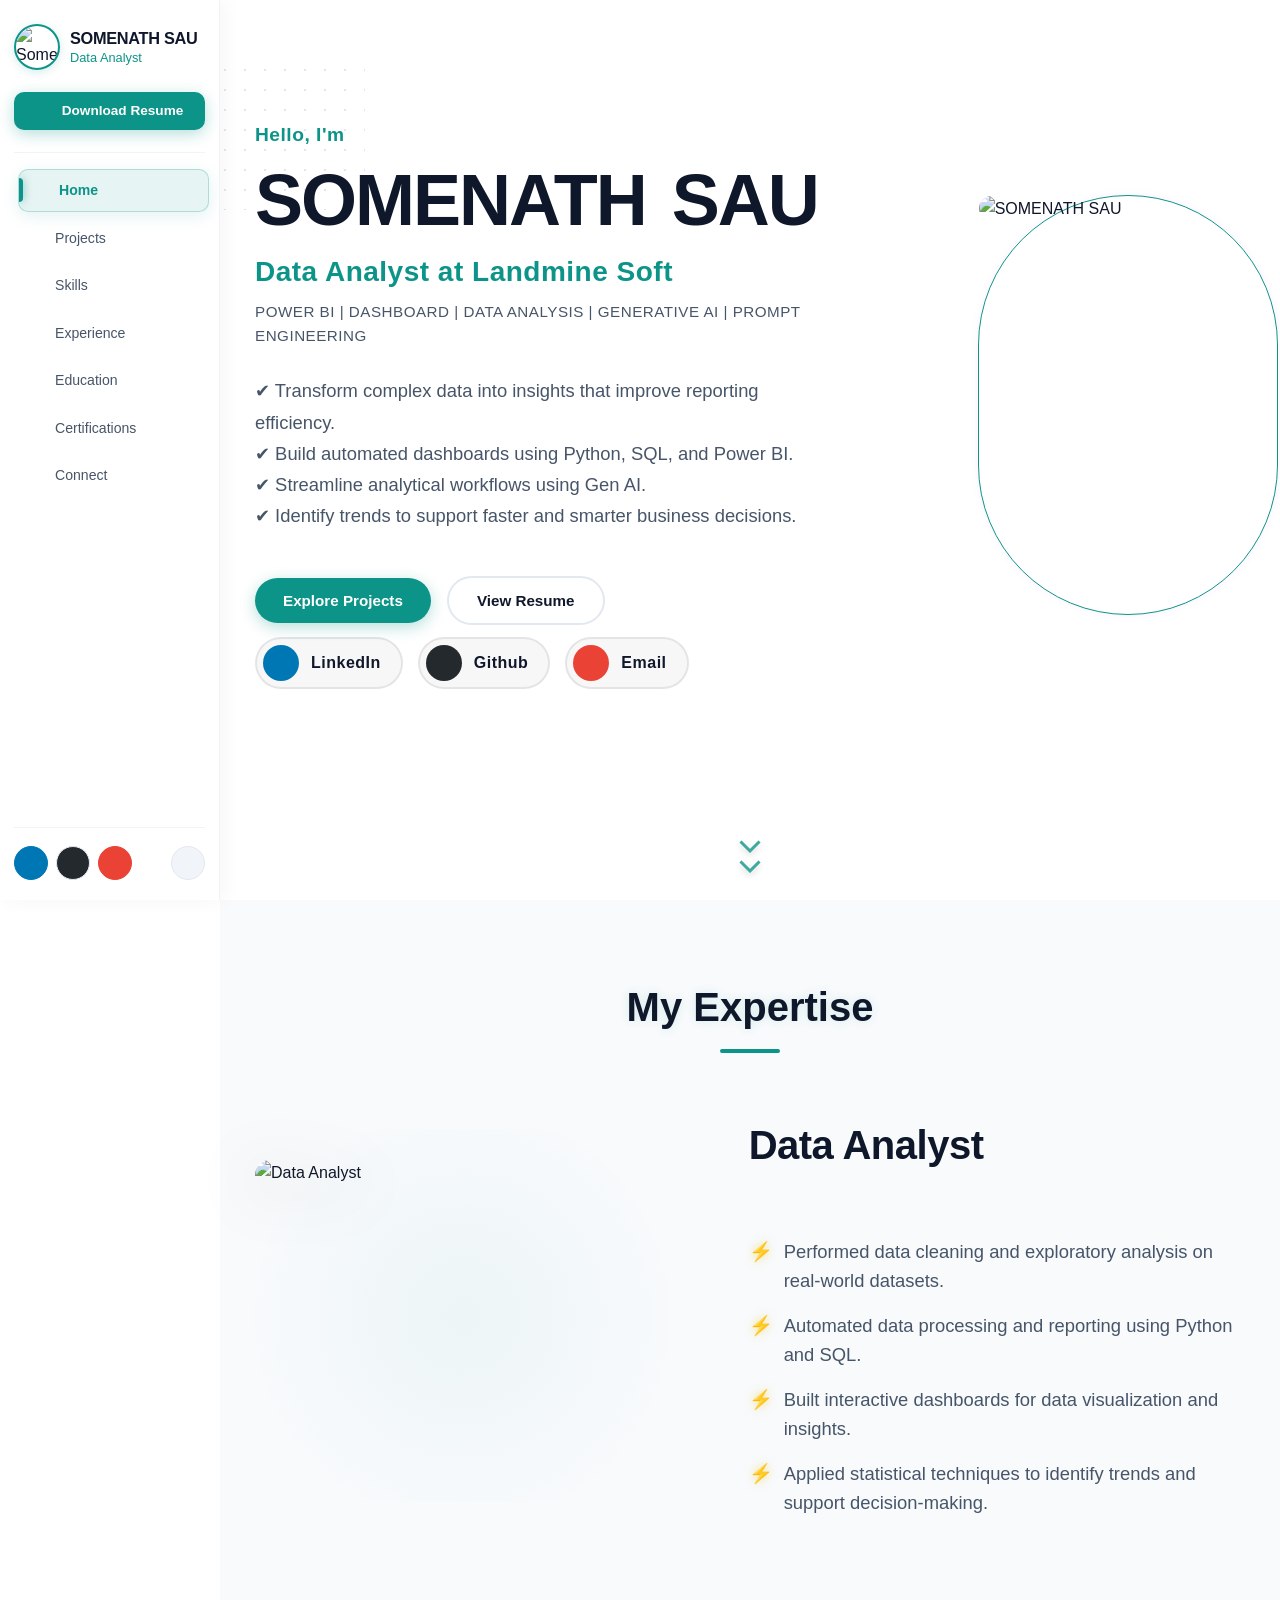
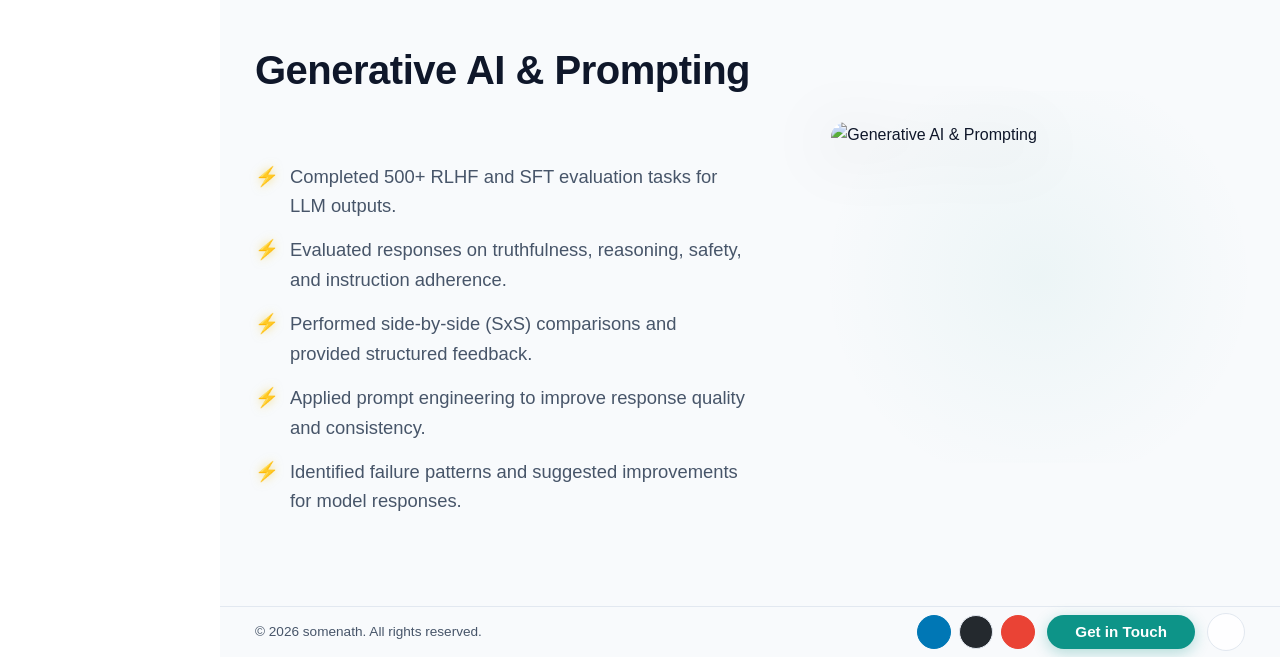
==== commit adb75c2c: "Update to code" ====
--- a/index.html
+++ b/index.html
@@ -131,15 +131,15 @@
     <main class="main-content-wrapper" id="mainContent">
 
     <!-- Hero Section -->
-    <section id="home" class="hero-section">
+    <section id="home" class="hero-section active-section">
         <div class="hero-background"></div>
-        <div class="hero-content fade-up">
+        <div class="hero-content fade-up visible">
             <div class="hero-text">
                 <div class="hero-header-info">
                     <p class="greeting">Hello, I'm</p>
-                    <h1 class="hero-name gradient-text" id="heroName"></h1>
-                    <p class="hero-role" id="heroRoleDisplay"></p>
-                    <p class="hero-microline" id="heroMicroline"></p>
+                    <h1 class="hero-name gradient-text" id="heroName">SOMENATH SAU</h1>
+                    <p class="hero-role" id="heroRoleDisplay">Data Analyst at Landmine Soft</p>
+                    <p class="hero-microline" id="heroMicroline">Power BI | Dashboard | Data Analysis | Generative AI | Prompt Engineering</p>
                 </div>
 
                 <div class="hero-visuals-wrapper">
@@ -152,7 +152,12 @@
                     </div>
                 </div>
 
-                <p class="hero-bio fade-up" id="heroBio"></p>
+                <p class="hero-bio fade-up visible" id="heroBio">
+                    ✔ Transform complex data into insights that improve reporting efficiency.<br>
+                    ✔ Build automated dashboards using Python, SQL, and Power BI.<br>
+                    ✔ Streamline analytical workflows using Gen AI.<br>
+                    ✔ Identify trends to support faster and smarter business decisions.
+                </p>
 
                 <div class="hero-buttons-container">
                     <a href="#projects" class="btn-primary hero-btn-projects">Explore Projects</a>
@@ -179,7 +184,7 @@
 
 
     <!-- About Section Redesign -->
-    <section id="about" class="section about-redesign">
+    <section id="about" class="section about-redesign active-section">
         <div class="container">
             <h2 class="section-title fade-up">My <span class="accent">Expertise</span></h2>
             <div id="knowledgeContainer" class="knowledge-container">
@@ -294,25 +299,31 @@
                 </div>
 
                 <!-- Hidden Iframe to prevent redirect -->
-                <iframe name="hidden_iframe" id="hidden_iframe" style="display:none;" onload="if(submitted) {
+                <script>var submitted = false;</script>
+                <iframe name="hidden_iframe" id="hidden_iframe" style="display:none;" onload="if(typeof submitted !== 'undefined' && submitted) {
                         const btn = document.querySelector('.contact-form button');
-                        btn.classList.remove('btn-loading');
-                        btn.textContent = 'Message Submitted!';
-                        btn.style.backgroundColor = '#28a745'; 
-                        
-                        setTimeout(() => {
-                            btn.textContent = 'Submit';
-                            btn.style.backgroundColor = ''; 
-                            document.querySelector('.contact-form').reset();
-                        }, 3000);
+                        if (btn) {
+                            btn.classList.remove('btn-loading');
+                            btn.textContent = 'Message Submitted!';
+                            btn.style.backgroundColor = '#28a745'; 
+                            
+                            setTimeout(() => {
+                                btn.textContent = 'Submit';
+                                btn.style.backgroundColor = ''; 
+                                const form = document.querySelector('.contact-form');
+                                if (form) form.reset();
+                            }, 3000);
+                        }
                     }"></iframe>
 
                 <form
                     action="https://docs.google.com/forms/d/e/1FAIpQLSfp-a_8jX7g4zAE1zK72U6KinNCWsyelOrdkgEaMngipDjdvA/formResponse"
                     method="post" target="hidden_iframe" onsubmit="submitted=true; 
                                 const btn = this.querySelector('button');
-                                btn.classList.add('btn-loading');
-                                btn.textContent = ''; " class="contact-form glass-card fade-up">
+                                if (btn) {
+                                    btn.classList.add('btn-loading');
+                                    btn.textContent = '';
+                                }" class="contact-form glass-card fade-up">
                     <div class="form-group">
                         <label for="name">Name</label>
                         <input type="text" id="name" name="entry.149004916" placeholder="Your Name" required>
@@ -327,7 +338,6 @@
                             required></textarea>
                     </div>
                     <button type="submit" class="btn-primary">Submit</button>
-                    <script>var submitted = false;</script>
                 </form>
             </div>
         </div>
@@ -395,13 +405,14 @@
 
 
 
+    <script src="resources/projects/blinkit-retail.js?v=21.0"></script>
     <script src="resources/projects/california-retail.js?v=21.0"></script>
     <script src="resources/projects/uber-analysis.js?v=21.0"></script>
     <script src="resources/projects/crime-data.js?v=21.0"></script>
     <script src="resources/data.js?v=21.0"></script>
     <script src="resources/script.js?v=21.0"></script>
     <script>
-        lucide.createIcons();
+        if (typeof lucide !== 'undefined') lucide.createIcons();
     </script>
 </body>
 
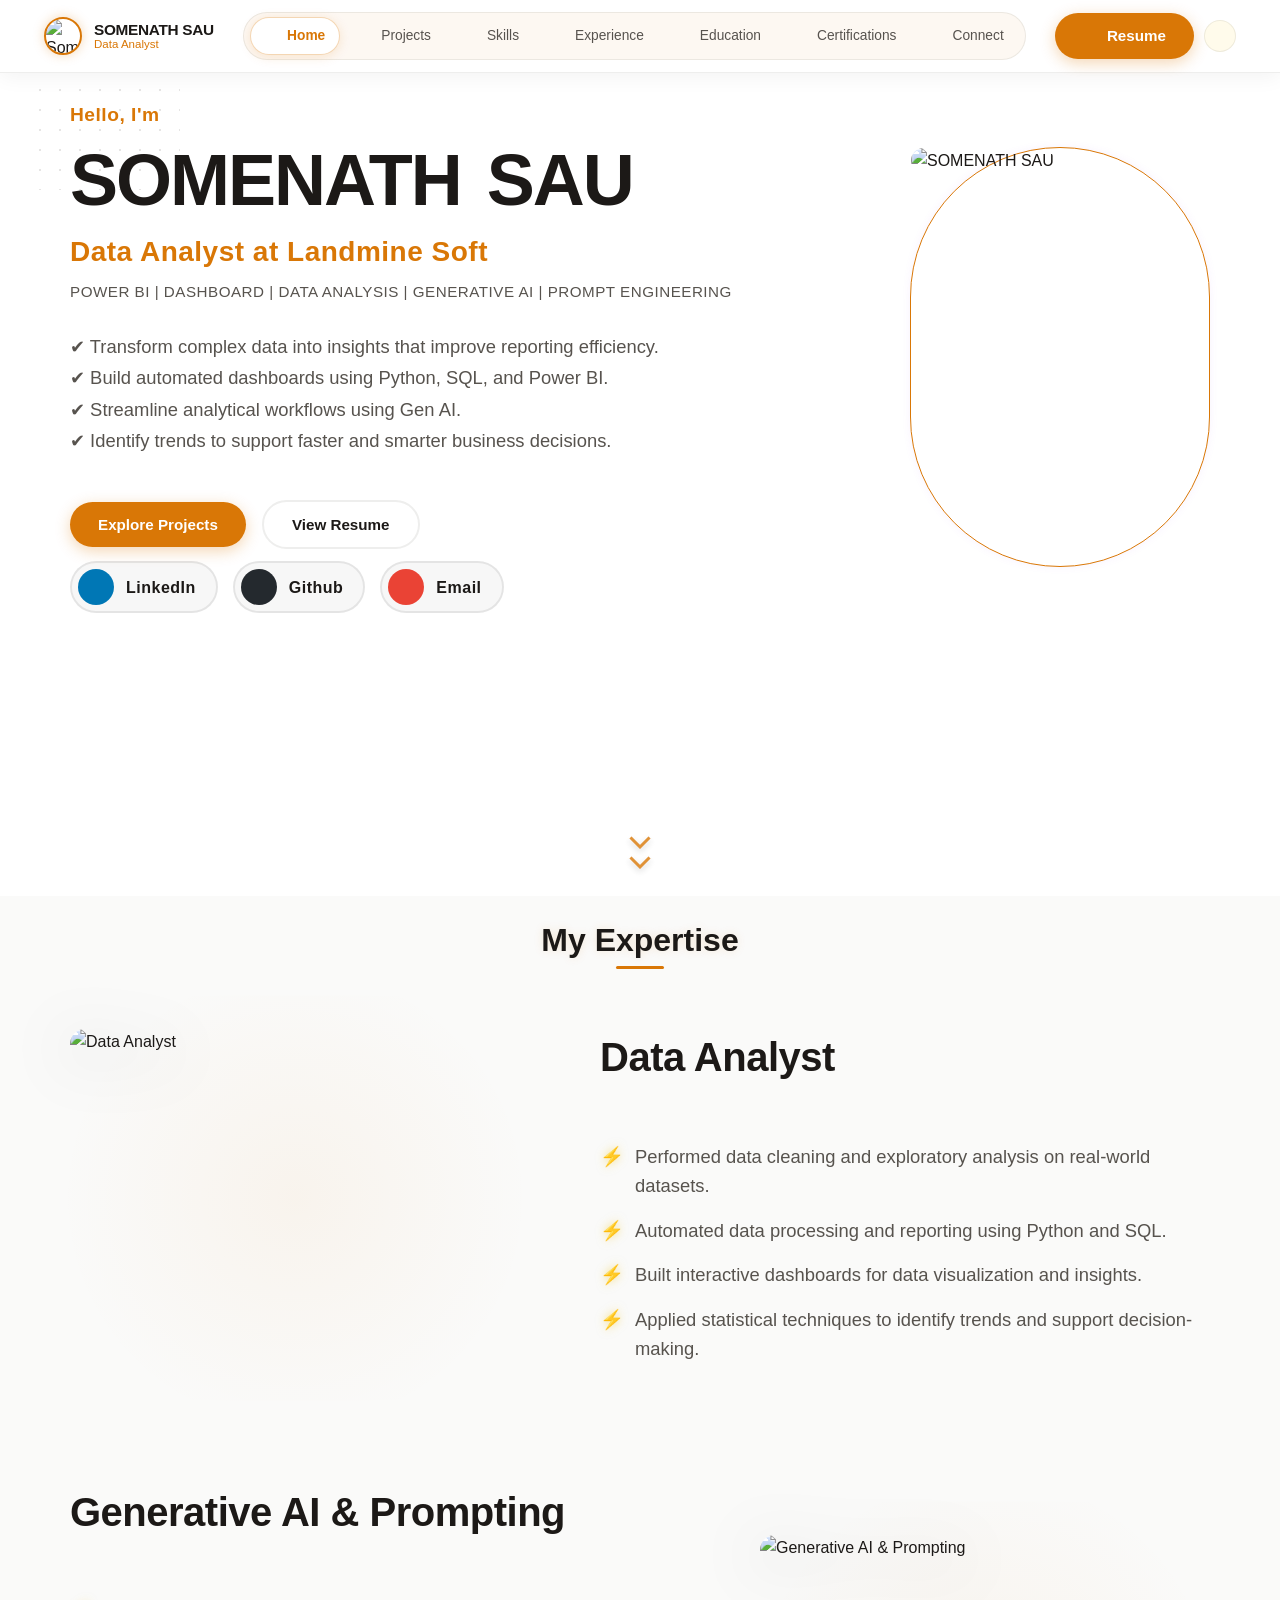
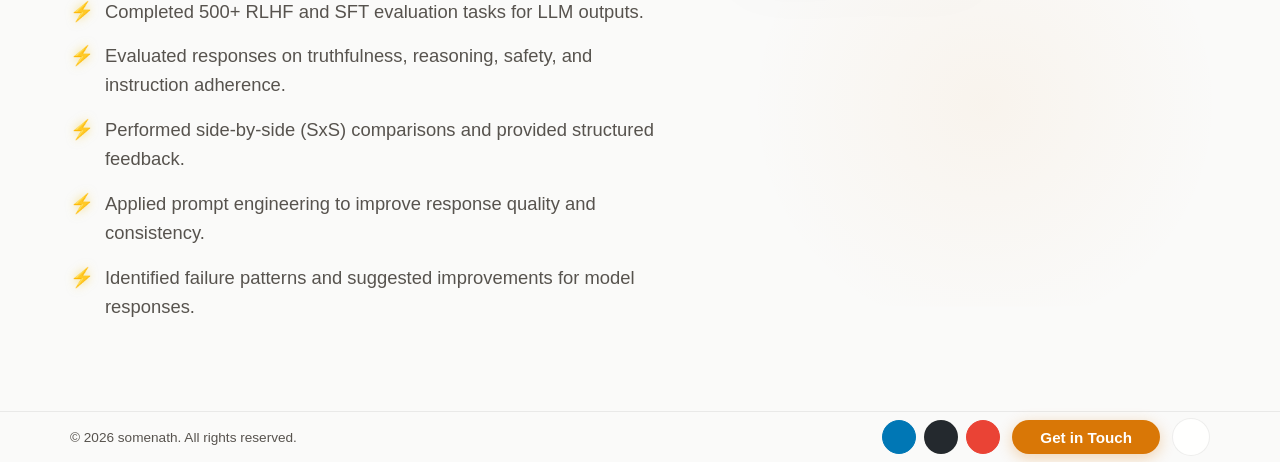
==== commit 4bf3e34d: "UI Update" ====
--- a/index.html
+++ b/index.html
@@ -47,33 +47,57 @@
 
 <body>
 
-    <!-- Sidebar Overlay Backdrop for Mobile -->
-    <div class="sidebar-overlay" id="sidebarOverlay"></div>
-
-    <!-- Desktop & Mobile Left Sidebar -->
-    <aside class="sidebar" id="sidebar">
-        <div class="sidebar-header">
-            <div class="sidebar-profile-row">
-                <div class="sidebar-avatar">
+    <!-- Top Horizontal Glassmorphic Navigation Bar -->
+    <header class="navbar" id="navbar">
+        <div class="nav-container">
+            <!-- Brand / Profile -->
+            <a href="#home" class="nav-brand" aria-label="Somenath Sau - Home">
+                <div class="nav-brand-avatar">
                     <img src="resources/assets/hero/Somenath_Sau.webp" 
                          srcset="resources/assets/hero/Somenath_Sau-small.webp 600w, resources/assets/hero/Somenath_Sau.webp 1200w" 
-                         sizes="60px" 
+                         sizes="38px" 
                          alt="Somenath Sau"
                          fetchpriority="high">
                 </div>
-                <div class="sidebar-info">
-                    <h2 class="sidebar-name" id="sidebarName">SOMENATH SAU</h2>
-                    <p class="sidebar-role" id="sidebarRole">Data Analyst</p>
-                </div>
-            </div>
-
-            <a href="javascript:void(0)" class="btn-primary sidebar-resume-btn open-resume-modal">
-                <i data-lucide="download"></i> Download Resume
+                <div class="nav-brand-text">
+                    <span class="nav-name">SOMENATH SAU</span>
+                    <span class="nav-role">Data Analyst</span>
+                </div>
             </a>
-        </div>
-
-        <nav class="sidebar-nav">
-            <ul>
+
+            <!-- Desktop Navigation Links -->
+            <nav class="nav-links-wrapper" aria-label="Primary Navigation">
+                <ul class="nav-links">
+                    <li><a href="#home" class="active"><i data-lucide="home"></i><span>Home</span></a></li>
+                    <li><a href="#projects"><i data-lucide="folder-git-2"></i><span>Projects</span></a></li>
+                    <li><a href="#skills"><i data-lucide="wrench"></i><span>Skills</span></a></li>
+                    <li><a href="#experience"><i data-lucide="briefcase"></i><span>Experience</span></a></li>
+                    <li><a href="#education"><i data-lucide="graduation-cap"></i><span>Education</span></a></li>
+                    <li><a href="#certifications"><i data-lucide="award"></i><span>Certifications</span></a></li>
+                    <li><a href="#contact"><i data-lucide="mail"></i><span>Connect</span></a></li>
+                </ul>
+            </nav>
+
+            <!-- Navigation Actions: Resume, Theme Toggle & Mobile Menu -->
+            <div class="nav-actions">
+                <a href="javascript:void(0)" class="btn-primary nav-resume-btn open-resume-modal" title="Download Resume">
+                    <i data-lucide="download"></i>
+                    <span>Resume</span>
+                </a>
+                <button class="theme-toggle-btn nav-theme-btn" aria-label="Toggle Theme">
+                    <i data-lucide="sun"></i>
+                </button>
+                <button class="menu-toggle" id="mobile-menu" aria-label="Toggle Navigation Menu">
+                    <span class="bar"></span>
+                    <span class="bar"></span>
+                    <span class="bar"></span>
+                </button>
+            </div>
+        </div>
+
+        <!-- Mobile Glass Menu Dropdown -->
+        <div class="mobile-nav-menu" id="mobileNavMenu">
+            <ul class="mobile-nav-links">
                 <li><a href="#home" class="active"><i data-lucide="home"></i><span>Home</span></a></li>
                 <li><a href="#projects"><i data-lucide="folder-git-2"></i><span>Projects</span></a></li>
                 <li><a href="#skills"><i data-lucide="wrench"></i><span>Skills</span></a></li>
@@ -82,50 +106,19 @@
                 <li><a href="#certifications"><i data-lucide="award"></i><span>Certifications</span></a></li>
                 <li><a href="#contact"><i data-lucide="mail"></i><span>Connect</span></a></li>
             </ul>
-        </nav>
-
-        <div class="sidebar-footer">
-            <div class="sidebar-bottom-row">
-                <div class="sidebar-socials" id="sidebarSocials">
+            <div class="mobile-nav-actions">
+                <a href="javascript:void(0)" class="btn-primary mobile-resume-btn open-resume-modal">
+                    <i data-lucide="download"></i> Download Resume
+                </a>
+                <div class="mobile-nav-socials" id="mobileNavSocials">
                     <!-- Dynamic Social Icons -->
                 </div>
-                <button class="theme-toggle-btn sidebar-theme-btn" aria-label="Toggle Theme">
-                    <i data-lucide="sun"></i>
-                </button>
-            </div>
-        </div>
-    </aside>
-
-    <!-- Mobile Top Navbar -->
-    <nav class="navbar" id="navbar">
-        <div class="nav-container">
-            <a href="#home" class="logo"><i data-lucide="code-xml"></i></a>
-            <ul class="nav-links">
-                <li><a href="#home">Home</a></li>
-                <li><a href="#projects">Projects</a></li>
-                <li><a href="#skills">Skills</a></li>
-                <li><a href="#experience">Experience</a></li>
-                <li><a href="#education">Education</a></li>
-                <li><a href="#certifications">Certifications</a></li>
-                <li><a href="#contact" class="btn-primary">Connect</a></li>
-                <li class="desktop-toggle-only">
-                    <button class="theme-toggle-btn" aria-label="Toggle Theme">
-                        <i data-lucide="sun"></i>
-                    </button>
-                </li>
-            </ul>
-            <div class="mobile-nav-right">
-                <div class="menu-toggle" id="mobile-menu">
-                    <span class="bar"></span>
-                    <span class="bar"></span>
-                    <span class="bar"></span>
-                </div>
-                <button class="theme-toggle-btn mobile-toggle-only" aria-label="Toggle Theme">
-                    <i data-lucide="sun"></i>
-                </button>
-            </div>
-        </div>
-    </nav>
+            </div>
+        </div>
+    </header>
+
+    <!-- Mobile Nav Backdrop Overlay -->
+    <div class="nav-backdrop" id="navBackdrop"></div>
 
     <!-- Main Content Area -->
     <main class="main-content-wrapper" id="mainContent">
@@ -203,6 +196,31 @@
         <div class="container">
             <div id="projectsListContainer">
                 <h2 class="section-title fade-up">Projects</h2>
+
+                <!-- Project Category Slicers -->
+                <div class="project-slicer-container fade-up" id="projectSlicers">
+                    <button class="project-slicer-btn active" data-filter="all">
+                        <i data-lucide="layout-grid"></i>
+                        <span>All Projects</span>
+                    </button>
+                    <button class="project-slicer-btn" data-filter="excel">
+                        <i data-lucide="file-spreadsheet"></i>
+                        <span>Excel</span>
+                    </button>
+                    <button class="project-slicer-btn" data-filter="power-bi">
+                        <i data-lucide="bar-chart-3"></i>
+                        <span>Power BI</span>
+                    </button>
+                    <button class="project-slicer-btn" data-filter="sql">
+                        <i data-lucide="database"></i>
+                        <span>SQL</span>
+                    </button>
+                    <button class="project-slicer-btn" data-filter="python">
+                        <i data-lucide="code-2"></i>
+                        <span>Python</span>
+                    </button>
+                </div>
+
                 <div class="projects-grid" id="projectsGrid">
                     <!-- Dynamic Content -->
                 </div>
--- a/resources/styles.css
+++ b/resources/styles.css
@@ -1,82 +1,82 @@
 :root {
-    /* Light Theme (Minimal Nordic Teal) */
+    /* Light Theme (Sunset Amber & Radiant Gold) */
     --bg-primary: #FFFFFF;
-    --bg-secondary: #F8FAFC;
-    --text-primary: #0F172A;
-    --text-secondary: #475569;
-    --accent-blue: #0D9488;
-    --accent-blue-hover: #0F766E;
-    --accent-secondary: #14B8A6;
-    --accent-secondary-hover: #0D9488;
-    --soft-blue: #F1F5F9;
-    --glass-bg: rgba(255, 255, 255, 0.9);
-    --glass-border: #E2E8F0;
+    --bg-secondary: #FAFAF9;
+    --text-primary: #1C1917;
+    --text-secondary: #57534E;
+    --accent-blue: #D97706; /* Sunset Amber */
+    --accent-blue-hover: #B45309;
+    --accent-secondary: #F59E0B; /* Radiant Gold */
+    --accent-secondary-hover: #D97706;
+    --soft-blue: #FFFBEB;
+    --glass-bg: rgba(255, 255, 255, 0.85);
+    --glass-border: rgba(41, 37, 36, 0.08);
     --card-bg: #FFFFFF;
-    --navbar-bg: rgba(248, 250, 252, 0.9);
-    --navbar-bg-scrolled: rgba(248, 250, 252, 0.98);
-    --navbar-border: rgba(15, 23, 42, 0.05);
+    --navbar-bg: rgba(255, 255, 255, 0.82);
+    --navbar-bg-scrolled: rgba(255, 255, 255, 0.95);
+    --navbar-border: rgba(41, 37, 36, 0.08);
     --social-pill-bg: rgba(0, 0, 0, 0.03);
     --social-pill-border: rgba(0, 0, 0, 0.08);
     --social-github-hover-border: #24292e;
     --social-github-hover-bg: rgba(36, 41, 46, 0.1);
-    --exp-header-bg: #F0FDFA;
-    --exp-header-border: rgba(13, 148, 136, 0.2);
+    --exp-header-bg: #FFFBEB;
+    --exp-header-border: rgba(217, 119, 6, 0.2);
     --exp-badge-bg: #FFFFFF;
-    --exp-badge-border: var(--accent-blue-hover);
-    --exp-badge-text: var(--accent-blue-hover);
-    --edu-cta-bg: rgba(13, 148, 136, 0.06);
-    --edu-cta-text: #0F766E;
-    --edu-cta-border: rgba(13, 148, 136, 0.15);
-    --edu-cta-hover-bg: rgba(13, 148, 136, 0.12);
-    --edu-cta-hover-text: #115E59;
-    --edu-cta-fallback-bg: #F0FDFA;
+    --exp-badge-border: var(--accent-blue);
+    --exp-badge-text: #B45309;
+    --edu-cta-bg: rgba(217, 119, 6, 0.07);
+    --edu-cta-text: #B45309;
+    --edu-cta-border: rgba(217, 119, 6, 0.2);
+    --edu-cta-hover-bg: rgba(217, 119, 6, 0.14);
+    --edu-cta-hover-text: #92400E;
+    --edu-cta-fallback-bg: #FFFBEB;
 
     --btn-text-color: #FFFFFF; /* Light Mode Button Text */
     --font-primary: 'Inter', sans-serif;
     --font-heading: 'Poppins', sans-serif;
     --font-code: 'JetBrains Mono', monospace;
     
-    /* RGB channels for filters/shadows (Teal 600) */
-    --accent-rgb: 13, 148, 136;
+    /* RGB channels for filters/shadows (Amber 600) */
+    --accent-rgb: 217, 119, 6;
 }
 
 [data-theme="dark"] {
-    /* Dark Theme (Midnight Charcoal & Cyber Mint/Teal) */
-    --bg-primary: #0B0F17;
-    --bg-secondary: #111827;
-    --text-primary: #F8FAFC;
-    --text-secondary: #94A3B8;
-    --accent-blue: #2DD4BF;
-    --accent-blue-hover: #14B8A6;
-    --accent-secondary: #2DD4BF;
-    --accent-secondary-hover: #14B8A6;
-    --soft-blue: #1E293B;
-    --glass-bg: rgba(15, 23, 42, 0.85);
-    --glass-border: rgba(255, 255, 255, 0.08);
-    --card-bg: #1E293B;
-    --navbar-bg: rgba(11, 15, 23, 0.9);
-    --navbar-bg-scrolled: rgba(11, 15, 23, 0.98);
-    --navbar-border: rgba(255, 255, 255, 0.08);
+    /* Dark Theme (Espresso Obsidian & Radiant Gold) */
+    --bg-primary: #0C0A09;
+    --bg-secondary: #141210;
+    --text-primary: #FDFBF7;
+    --text-secondary: #A8A29E;
+    --accent-blue: #F59E0B; /* Radiant Gold */
+    --accent-blue-hover: #FBBF24;
+    --accent-secondary: #FB923C; /* Sunfire Orange */
+    --accent-secondary-hover: #F97316;
+    --soft-blue: #221C14;
+    --glass-bg: rgba(14, 12, 10, 0.85);
+    --glass-border: rgba(255, 255, 255, 0.09);
+    --card-bg: #181512;
+    --navbar-bg: rgba(12, 10, 9, 0.82);
+    --navbar-bg-scrolled: rgba(12, 10, 9, 0.95);
+    --navbar-border: rgba(255, 255, 255, 0.09);
     --social-pill-bg: rgba(255, 255, 255, 0.05);
     --social-pill-border: rgba(255, 255, 255, 0.08);
     --social-github-hover-border: #ffffff;
     --social-github-hover-bg: rgba(255, 255, 255, 0.1);
-    --exp-header-bg: #111827;
-    --exp-header-border: rgba(45, 212, 191, 0.15);
-    --exp-badge-bg: rgba(45, 212, 191, 0.1);
-    --exp-badge-border: rgba(45, 212, 191, 0.3);
-    --exp-badge-text: var(--accent-blue);
-    --edu-cta-bg: rgba(45, 212, 191, 0.08);
-    --edu-cta-text: var(--accent-blue);
-    --edu-cta-border: rgba(45, 212, 191, 0.15);
-    --edu-cta-hover-bg: rgba(45, 212, 191, 0.16);
-    --edu-cta-hover-text: var(--accent-blue-hover);
-    --edu-cta-fallback-bg: rgba(45, 212, 191, 0.08);
-
-    --btn-text-color: #0F172A; /* Dark Mode Button Text */
-
-    /* RGB channels for filters/shadows (Teal 400) */
-    --accent-rgb: 45, 212, 191;
+    --exp-header-bg: #1F1912;
+    --exp-header-border: rgba(245, 158, 11, 0.22);
+    --exp-badge-bg: rgba(245, 158, 11, 0.1);
+    --exp-badge-border: rgba(245, 158, 11, 0.35);
+    --exp-badge-text: #FBBF24;
+    --edu-cta-bg: rgba(245, 158, 11, 0.08);
+    --edu-cta-text: #FBBF24;
+    --edu-cta-border: rgba(245, 158, 11, 0.22);
+    --edu-cta-hover-bg: rgba(245, 158, 11, 0.16);
+    --edu-cta-hover-text: #FDE68A;
+    --edu-cta-fallback-bg: rgba(245, 158, 11, 0.08);
+
+    --btn-text-color: #0C0A09; /* Dark Mode Button Text */
+
+    /* RGB channels for filters/shadows (Amber 500) */
+    --accent-rgb: 245, 158, 11;
 }
 
 /* Import Fonts */
@@ -110,16 +110,23 @@
 h6,
 .hero-name,
 .hero-title,
-.project-title,
+.project-title {
+    font-family: var(--font-heading);
+    color: var(--text-primary);
+    line-height: 1.25;
+}
+
+.btn-primary {
+    display: inline-flex;
     align-items: center;
     justify-content: center;
     gap: 10px;
     background: var(--accent-blue);
     color: var(--btn-text-color) !important;
-    /* Light Text for Contrast */
     font-weight: 600;
     border: none;
     box-shadow: 0 4px 15px rgba(var(--accent-rgb), 0.3);
+    transition: all 0.3s ease;
 }
 
 .btn-primary:hover {
@@ -133,163 +140,427 @@
     background: transparent;
     color: var(--text-primary);
     border: 2px solid var(--glass-border);
+    transition: all 0.3s ease;
 }
 
 .btn-secondary:hover {
     background: var(--soft-blue);
+    border-color: var(--accent-blue);
     transform: translateY(-3px);
 }
 
-/* Transparent Navbar */
-/* Navbar - Always Solid/Dark */
+/* ==========================================================================
+   Top Horizontal Glassmorphic Navigation Bar
+   ========================================================================== */
+
 .navbar {
     position: fixed;
     top: 0;
     left: 0;
     width: 100%;
     z-index: 1000;
-    transition: all 0.4s ease;
     padding: 0;
     background: var(--navbar-bg) !important;
-    /* Light Background */
+    backdrop-filter: blur(18px) saturate(180%);
+    -webkit-backdrop-filter: blur(18px) saturate(180%);
     border-bottom: 1px solid var(--navbar-border);
-    box-shadow: 0 4px 20px rgba(15, 23, 42, 0.05);
-    backdrop-filter: blur(10px);
+    box-shadow: 0 4px 20px rgba(0, 0, 0, 0.05);
+    transition: all 0.35s cubic-bezier(0.16, 1, 0.3, 1);
+}
+
+.navbar.scrolled {
+    background: var(--navbar-bg-scrolled) !important;
+    border-bottom: 1px solid var(--navbar-border);
+    box-shadow: 0 8px 30px rgba(0, 0, 0, 0.12);
 }
 
 .nav-container {
+    width: 100%;
+    max-width: 1240px;
+    margin: 0 auto;
+    padding: 12px 24px;
+    display: flex;
+    align-items: center;
+    justify-content: space-between;
+    gap: 16px;
+    position: relative;
     background: transparent !important;
-    padding: 15px 20px;
-    /* Match Hero Padding */
-    display: flex;
-    justify-content: space-between;
-    align-items: center;
-    width: 100%;
-    max-width: 1200px;
-    /* Match Hero Max-Width */
-    margin: 0 auto;
-    gap: 20px;
     border: none !important;
     box-shadow: none !important;
     backdrop-filter: none !important;
     -webkit-backdrop-filter: none !important;
 }
 
-.logo {
+/* Brand / Avatar */
+.nav-brand {
+    display: flex;
+    align-items: center;
+    gap: 12px;
+    text-decoration: none !important;
+    color: var(--text-primary);
+    flex-shrink: 0;
+    transition: transform 0.25s cubic-bezier(0.16, 1, 0.3, 1);
+}
+
+.nav-brand:hover {
+    transform: translateY(-1px);
+}
+
+.nav-brand-avatar {
+    width: 38px;
+    height: 38px;
+    border-radius: 50%;
+    overflow: hidden;
+    border: 2px solid var(--accent-blue);
+    box-shadow: 0 0 12px rgba(var(--accent-rgb), 0.28);
+    flex-shrink: 0;
+    transition: transform 0.3s ease, box-shadow 0.3s ease;
+}
+
+.nav-brand:hover .nav-brand-avatar {
+    transform: scale(1.06);
+    box-shadow: 0 0 16px rgba(var(--accent-rgb), 0.4);
+}
+
+.nav-brand-avatar img {
+    width: 100%;
+    height: 100%;
+    object-fit: cover;
+}
+
+.nav-brand-text {
+    display: flex;
+    flex-direction: column;
+    line-height: 1.15;
+}
+
+.nav-name {
+    font-size: 0.96rem;
+    font-weight: 700;
+    letter-spacing: -0.3px;
+    font-family: var(--font-heading);
+    color: var(--text-primary);
+}
+
+.nav-role {
+    font-size: 0.72rem;
     color: var(--accent-blue);
-    /* Purple */
-    display: flex;
-    align-items: center;
-    transition: transform 0.3s;
-}
-
-.logo svg {
-    width: 32px;
-    height: 32px;
-    stroke-width: 2.5;
-}
-
-.logo:hover {
-    transform: scale(1.1);
-}
-
-/* Scrolled State - Solid Full-Width "Card" */
-.navbar.scrolled {
-    top: 0;
-    /* Stick to top */
-    width: 100%;
-    /* Full Width */
-    max-width: 100%;
-    background: var(--navbar-bg-scrolled) !important;
-    /* Light Background */
-    box-shadow: 0 4px 20px rgba(15, 23, 42, 0.08) !important;
-    border-bottom: 1px solid var(--navbar-border);
-    backdrop-filter: blur(10px);
-    padding: 0;
-}
-
-.navbar.scrolled .nav-container {
-    background: transparent !important;
-    /* Container follows parent */
-    padding: 15px 20px;
-    /* Match Hero Padding */
-    max-width: 1200px;
-    /* Match Hero Max-Width */
-    margin: 0 auto;
-    width: 100%;
-    border: none !important;
-    backdrop-filter: none !important;
-    border-radius: 0;
-    box-shadow: none !important;
-}
-
-.logo {
-    font-size: 1.5rem;
-    font-weight: 700;
-    color: var(--text-primary);
-    text-decoration: none;
-    font-family: var(--font-primary);
-    /* coding font */
-    letter-spacing: -1px;
+    font-weight: 500;
+}
+
+/* Desktop Nav Links Wrapper & Capsule */
+.nav-links-wrapper {
+    display: flex;
+    align-items: center;
+    justify-content: center;
 }
 
 .nav-links {
     display: flex;
-    list-style: none;
-    gap: 25px;
-    margin-left: auto;
+    align-items: center;
+    list-style: none !important;
+    gap: 4px;
+    margin: 0 !important;
+    padding: 4px 6px;
+    background: rgba(var(--accent-rgb), 0.05);
+    border: 1px solid var(--navbar-border);
+    border-radius: 50px;
+    backdrop-filter: blur(8px);
+    -webkit-backdrop-filter: blur(8px);
+}
+
+.nav-links li {
+    list-style: none !important;
 }
 
 .nav-links a {
-    color: var(--text-primary);
-    text-decoration: none;
+    display: inline-flex;
+    align-items: center;
+    gap: 7px;
+    padding: 7px 14px;
+    border-radius: 50px;
+    font-size: 0.86rem;
     font-weight: 500;
-    transition: color 0.3s;
+    color: var(--text-secondary) !important;
+    text-decoration: none !important;
+    border: 1px solid transparent;
+    transition: all 0.25s cubic-bezier(0.16, 1, 0.3, 1);
     position: relative;
-    font-family: var(--font-primary);
-}
-
-.nav-links a::after {
-    content: '';
-    position: absolute;
-    width: 0%;
-    height: 2px;
-    bottom: -4px;
-    left: 0;
-    background-color: var(--accent-blue);
-    transition: width 0.3s;
-}
-
-.nav-links a:hover::after,
-.nav-links a.active::after {
-    width: 100%;
-}
-
+    white-space: nowrap;
+}
+
+.nav-links a i,
+.nav-links a svg {
+    width: 15px;
+    height: 15px;
+    color: var(--text-secondary) !important;
+    transition: color 0.25s ease, transform 0.25s ease;
+    flex-shrink: 0;
+}
+
+.nav-links a:hover {
+    color: var(--text-primary) !important;
+    background: rgba(var(--accent-rgb), 0.1);
+    transform: translateY(-1px);
+}
+
+.nav-links a:hover i,
+.nav-links a:hover svg {
+    color: var(--accent-blue) !important;
+    transform: scale(1.12);
+}
+
+/* Active Nav Link Pill */
 .nav-links a.active {
-    color: var(--accent-blue);
-    text-shadow: 0 0 8px rgba(184, 149, 20, 0.3);
-}
-
-/* FIX: Specific Navbar Link Button Sizing */
-.nav-links li a.btn-primary::after {
-    display: none;
-}
-
-.nav-links li a.btn-primary {
-    padding: 8px 20px !important;
-    font-size: 0.9rem !important;
-    line-height: 1.2 !important;
+    background: var(--card-bg);
+    color: var(--accent-blue) !important;
+    font-weight: 600;
+    border-color: rgba(var(--accent-rgb), 0.3);
+    box-shadow: 0 2px 12px rgba(var(--accent-rgb), 0.16);
+}
+
+.nav-links a.active i,
+.nav-links a.active svg {
+    color: var(--accent-blue) !important;
+    transform: scale(1.12);
+}
+
+/* Nav Actions (Right) */
+.nav-actions {
+    display: flex;
+    align-items: center;
+    gap: 10px;
+    flex-shrink: 0;
+}
+
+.nav-resume-btn {
     display: inline-flex !important;
     align-items: center !important;
-    height: auto !important;
-    margin-left: 10px !important;
+    justify-content: center !important;
+    gap: 6px !important;
+    padding: 7px 15px !important;
+    font-size: 0.84rem !important;
+    font-weight: 600 !important;
     border-radius: 50px !important;
-    transform: none !important;
-    width: auto !important;
-}
-
+    text-decoration: none !important;
+    box-shadow: 0 4px 14px rgba(var(--accent-rgb), 0.25) !important;
+    transition: all 0.3s ease !important;
+}
+
+.nav-resume-btn i,
+.nav-resume-btn svg {
+    width: 14px !important;
+    height: 14px !important;
+}
+
+.nav-theme-btn {
+    width: 36px;
+    height: 36px;
+    border-radius: 50%;
+    display: flex;
+    align-items: center;
+    justify-content: center;
+    background: var(--soft-blue);
+    border: 1px solid var(--glass-border);
+    color: var(--text-primary);
+    cursor: pointer;
+    transition: all 0.25s ease;
+    flex-shrink: 0;
+}
+
+.nav-theme-btn:hover {
+    color: var(--accent-blue);
+    transform: scale(1.08);
+    box-shadow: 0 0 12px rgba(var(--accent-rgb), 0.2);
+}
+
+.nav-theme-btn i,
+.nav-theme-btn svg {
+    width: 16px;
+    height: 16px;
+}
+
+/* Hamburger Menu Toggle Button */
 .menu-toggle {
     display: none;
+    flex-direction: column;
+    justify-content: center;
+    align-items: center;
+    gap: 5px;
+    width: 38px;
+    height: 38px;
+    background: var(--soft-blue);
+    border: 1px solid var(--glass-border);
+    border-radius: 10px;
+    cursor: pointer;
+    padding: 0;
+    z-index: 1001;
+    transition: all 0.25s ease;
+    box-sizing: border-box;
+    flex-shrink: 0;
+}
+
+.menu-toggle:hover {
+    border-color: rgba(var(--accent-rgb), 0.4);
+    box-shadow: 0 0 12px rgba(var(--accent-rgb), 0.2);
+}
+
+.menu-toggle .bar {
+    display: block !important;
+    width: 20px !important;
+    height: 2.5px !important;
+    background-color: var(--text-primary) !important;
+    border-radius: 3px !important;
+    margin: 0 !important;
+    padding: 0 !important;
+    transition: all 0.3s cubic-bezier(0.16, 1, 0.3, 1) !important;
+    transform-origin: center;
+}
+
+.menu-toggle.active .bar:nth-child(1) {
+    transform: translateY(7.5px) rotate(45deg) !important;
+    background-color: var(--accent-blue) !important;
+}
+
+.menu-toggle.active .bar:nth-child(2) {
+    opacity: 0 !important;
+    transform: scaleX(0) !important;
+}
+
+.menu-toggle.active .bar:nth-child(3) {
+    transform: translateY(-7.5px) rotate(-45deg) !important;
+    background-color: var(--accent-blue) !important;
+}
+
+/* Mobile Nav Menu Dropdown */
+.mobile-nav-menu {
+    display: none;
+    position: absolute;
+    top: 100%;
+    left: 0;
+    width: 100%;
+    background: var(--navbar-bg-scrolled);
+    backdrop-filter: blur(24px) saturate(180%);
+    -webkit-backdrop-filter: blur(24px) saturate(180%);
+    border-bottom: 1px solid var(--navbar-border);
+    box-shadow: 0 18px 40px rgba(15, 23, 42, 0.18);
+    padding: 18px 20px 22px;
+    flex-direction: column;
+    gap: 16px;
+    max-height: 0;
+    opacity: 0;
+    overflow: hidden;
+    pointer-events: none;
+    transition: all 0.35s cubic-bezier(0.16, 1, 0.3, 1);
+}
+
+.mobile-nav-menu.active {
+    max-height: 80vh;
+    opacity: 1;
+    overflow-y: auto;
+    pointer-events: auto;
+}
+
+.mobile-nav-links {
+    list-style: none !important;
+    display: flex;
+    flex-direction: column;
+    gap: 4px;
+    padding: 0 !important;
+    margin: 0 !important;
+}
+
+.mobile-nav-links li {
+    list-style: none !important;
+}
+
+.mobile-nav-links a {
+    display: flex;
+    align-items: center;
+    gap: 12px;
+    padding: 11px 14px;
+    border-radius: 10px;
+    color: var(--text-secondary) !important;
+    font-size: 0.94rem;
+    font-weight: 500;
+    text-decoration: none !important;
+    border: 1px solid transparent;
+    transition: all 0.25s ease;
+}
+
+.mobile-nav-links a i,
+.mobile-nav-links a svg {
+    width: 18px;
+    height: 18px;
+    color: var(--text-secondary) !important;
+    transition: color 0.25s ease;
+}
+
+.mobile-nav-links a:hover,
+.mobile-nav-links a.active {
+    background: rgba(var(--accent-rgb), 0.1);
+    color: var(--accent-blue) !important;
+    border-color: rgba(var(--accent-rgb), 0.25);
+    font-weight: 600;
+}
+
+.mobile-nav-links a.active i,
+.mobile-nav-links a.active svg {
+    color: var(--accent-blue) !important;
+}
+
+.mobile-nav-actions {
+    display: flex;
+    flex-direction: column;
+    gap: 14px;
+    padding-top: 14px;
+    border-top: 1px solid var(--navbar-border);
+}
+
+.mobile-resume-btn {
+    width: 100%;
+    display: flex !important;
+    align-items: center !important;
+    justify-content: center !important;
+    gap: 8px;
+    padding: 10px 16px !important;
+    border-radius: 10px !important;
+    font-size: 0.9rem !important;
+    text-decoration: none !important;
+}
+
+.mobile-nav-socials {
+    display: flex;
+    align-items: center;
+    justify-content: center;
+    gap: 12px;
+}
+
+.mobile-nav-socials .footer-social-link {
+    width: 36px;
+    height: 36px;
+    border-radius: 50%;
+}
+
+/* Mobile Nav Backdrop Overlay */
+.nav-backdrop {
+    position: fixed;
+    top: 0;
+    left: 0;
+    width: 100vw;
+    height: 100vh;
+    background: rgba(15, 23, 42, 0.5);
+    backdrop-filter: blur(4px);
+    -webkit-backdrop-filter: blur(4px);
+    z-index: 999;
+    opacity: 0;
+    pointer-events: none;
+    transition: opacity 0.3s ease;
+}
+
+.nav-backdrop.active {
+    opacity: 1;
+    pointer-events: auto;
 }
 
 /* Core Layout Container System (Global Centering & Responsive Padding) */
@@ -305,8 +576,8 @@
 
 /* Base Section Layout & Uniform Spacing */
 .section {
-    padding: 75px 0 90px;
-    min-height: 100vh;
+    padding: 24px 0 60px;
+    min-height: calc(100vh - 76px);
     display: flex;
     flex-direction: column;
     justify-content: flex-start;
@@ -320,7 +591,7 @@
 #certifications.section,
 #about.section,
 #contact.section {
-    padding-top: 75px;
+    padding-top: 24px;
 }
 
 /* Alternating Section Colors */
@@ -334,8 +605,8 @@
 
 /* Hero Section */
 .hero-section {
-    min-height: 100vh;
-    padding: 120px 0 60px;
+    min-height: calc(100vh - 80px);
+    padding: 24px 0 40px;
     position: relative;
     display: flex;
     align-items: center;
@@ -1469,45 +1740,123 @@
 /* Projects Grid */
 /* Project Card Layout Refinement */
 /* Projects Redesign: Alternating Rows */
-/* Projects Redesign - 2 Column Grid *//* Projects Section Container & Centered Grid Layout */
+/* Projects Section Container & Centered Grid Layout */
 #projects {
-    padding: 75px 0 90px;
+    padding: 16px 0 50px;
 }
 
 #projects .container {
-    max-width: 1440px;
+    max-width: 1080px;
     margin-left: auto;
     margin-right: auto;
-    padding-left: 40px;
-    padding-right: 40px;
-}
-
+    padding-left: 20px;
+    padding-right: 20px;
+}
+
+/* Project Slicer / Category Filter Pills (Matching Reference Image) */
+.project-slicer-container {
+    display: flex;
+    align-items: center;
+    justify-content: center;
+    flex-wrap: wrap;
+    gap: 10px;
+    margin: 12px auto 24px auto;
+    max-width: 100%;
+}
+
+.project-slicer-btn {
+    display: inline-flex;
+    align-items: center;
+    gap: 7px;
+    padding: 8px 18px;
+    border-radius: 50px;
+    font-size: 0.86rem;
+    font-weight: 600;
+    font-family: var(--font-heading);
+    background: var(--card-bg);
+    border: 1px solid var(--glass-border);
+    color: var(--text-secondary);
+    cursor: pointer;
+    transition: all 0.25s cubic-bezier(0.16, 1, 0.3, 1);
+    user-select: none;
+    box-shadow: 0 2px 8px rgba(0, 0, 0, 0.04);
+}
+
+.project-slicer-btn i,
+.project-slicer-btn svg {
+    width: 15px;
+    height: 15px;
+    color: var(--accent-blue);
+    transition: transform 0.25s ease, color 0.25s ease;
+    flex-shrink: 0;
+}
+
+.project-slicer-btn:hover {
+    color: var(--text-primary);
+    border-color: rgba(var(--accent-rgb), 0.45);
+    background: rgba(var(--accent-rgb), 0.08);
+    transform: translateY(-1px);
+    box-shadow: 0 4px 12px rgba(var(--accent-rgb), 0.15);
+}
+
+.project-slicer-btn:hover i,
+.project-slicer-btn:hover svg {
+    transform: scale(1.1);
+}
+
+/* Active Slicer Pill (Solid Glow Theme Color) */
+.project-slicer-btn.active {
+    background: var(--accent-blue) !important;
+    color: var(--btn-text-color) !important;
+    border-color: var(--accent-blue) !important;
+    box-shadow: 0 4px 16px rgba(var(--accent-rgb), 0.35) !important;
+    transform: translateY(-1px);
+}
+
+.project-slicer-btn.active i,
+.project-slicer-btn.active svg {
+    color: var(--btn-text-color) !important;
+    stroke: var(--btn-text-color) !important;
+    transform: scale(1.05);
+}
+
+.no-projects-msg {
+    grid-column: 1 / -1;
+    text-align: center;
+    padding: 40px 20px;
+    color: var(--text-secondary);
+    font-size: 0.95rem;
+}
+
+/* Project Cards 3-Column Grid */
+.projects-grid,
+.projects-grid-3col,
 .projects-grid-2col {
     display: grid;
-    grid-template-columns: repeat(auto-fit, minmax(340px, 480px));
+    grid-template-columns: repeat(3, 1fr);
     justify-content: center;
     align-items: stretch;
-    gap: 36px;
-    margin-top: 48px;
+    gap: 18px;
+    margin-top: 18px;
+    width: 100%;
 }
 
 .project-card-v2 {
     background: var(--card-bg);
     border: 1px solid var(--glass-border);
-    border-radius: 14px;
+    border-radius: 18px;
     overflow: hidden;
     display: flex;
     flex-direction: column;
     height: 100%;
-    box-shadow: 0 6px 20px rgba(15, 23, 42, 0.05);
-    transition: all 0.35s cubic-bezier(0.16, 1, 0.3, 1);
-    padding: 8px;
+    box-shadow: 0 8px 25px rgba(0, 0, 0, 0.06);
+    padding: 10px;
+    transition: border-color 0.35s cubic-bezier(0.16, 1, 0.3, 1), box-shadow 0.35s cubic-bezier(0.16, 1, 0.3, 1);
 }
 
 .project-card-v2:hover {
-    transform: translateY(-5px);
-    box-shadow: 0 14px 30px rgba(15, 23, 42, 0.12);
-    border-color: rgba(var(--accent-rgb), 0.4);
+    border-color: rgba(var(--accent-rgb), 0.45);
+    box-shadow: 0 10px 30px rgba(0, 0, 0, 0.08), 0 0 20px rgba(var(--accent-rgb), 0.12);
 }
 
 .project-card-image {
@@ -1517,23 +1866,28 @@
 
 .project-image-wrapper {
     width: 100%;
-    aspect-ratio: 16 / 9;
+    aspect-ratio: 16 / 9.5;
     background: rgba(var(--accent-rgb), 0.04);
     border: 1px solid var(--glass-border);
-    border-radius: 10px;
+    border-radius: 12px;
     overflow: hidden;
     display: flex;
     align-items: center;
     justify-content: center;
     padding: 0;
     box-sizing: border-box;
-    transition: border-color 0.35s ease, box-shadow 0.35s ease;
+    transition: border-color 0.3s ease, box-shadow 0.3s ease;
     position: relative;
     cursor: pointer;
 }
 
-.project-image-wrapper:hover img {
-    transform: scale(1.05);
+.project-card-v2:hover .project-image-wrapper {
+    border-color: rgba(var(--accent-rgb), 0.4);
+    box-shadow: 0 8px 24px rgba(0, 0, 0, 0.15);
+}
+
+.project-card-v2:hover .project-image-wrapper img {
+    transform: scale(1.04);
 }
 
 .project-image-overlay {
@@ -1542,46 +1896,46 @@
     left: 0;
     width: 100%;
     height: 100%;
-    background: rgba(15, 23, 42, 0.45);
+    background: rgba(0, 0, 0, 0.45);
     backdrop-filter: blur(2px);
     -webkit-backdrop-filter: blur(2px);
     display: flex;
     align-items: center;
     justify-content: center;
     opacity: 0;
-    transition: opacity 0.3s cubic-bezier(0.16, 1, 0.3, 1);
-    border-radius: 10px;
+    transition: opacity 0.25s cubic-bezier(0.16, 1, 0.3, 1);
+    border-radius: 12px;
     z-index: 2;
 }
 
-.project-image-wrapper:hover .project-image-overlay {
+.project-card-v2:hover .project-image-overlay {
     opacity: 1;
 }
 
 .project-image-badge {
     background: var(--accent-blue);
     color: var(--btn-text-color) !important;
-    font-size: 0.85rem;
+    font-size: 0.74rem;
     font-weight: 700;
-    padding: 8px 18px;
-    border-radius: 30px;
+    padding: 4px 12px;
+    border-radius: 20px;
     display: inline-flex;
     align-items: center;
-    gap: 6px;
-    box-shadow: 0 4px 15px rgba(var(--accent-rgb), 0.4);
-    transform: translateY(8px);
-    transition: transform 0.3s ease;
+    gap: 4px;
+    box-shadow: 0 3px 10px rgba(var(--accent-rgb), 0.35);
+    transform: translateY(4px);
+    transition: transform 0.25s ease;
 }
 
 .project-image-badge i,
 .project-image-badge svg {
-    width: 16px;
-    height: 16px;
+    width: 13px;
+    height: 13px;
     stroke: var(--btn-text-color) !important;
     color: var(--btn-text-color) !important;
 }
 
-.project-image-wrapper:hover .project-image-badge {
+.project-card-v2:hover .project-image-badge {
     transform: translateY(0);
 }
 
@@ -1590,112 +1944,118 @@
     height: 100%;
     object-fit: cover;
     object-position: center top;
-    border-radius: 10px;
-    transition: transform 0.4s cubic-bezier(0.16, 1, 0.3, 1);
-}
-
-
+    border-radius: 12px;
+    transition: transform 0.35s cubic-bezier(0.16, 1, 0.3, 1);
+}
 
 .project-card-content {
-    padding: 12px 4px 4px 4px;
+    padding: 14px 6px 4px 6px;
     display: flex;
     flex-direction: column;
     flex-grow: 1;
-    gap: 8px;
+    gap: 10px;
 }
 
 .project-title {
-    font-size: 1.15rem;
+    font-size: 1.25rem;
     font-weight: 700;
     color: var(--text-primary);
     margin: 0;
-    font-family: 'Poppins', sans-serif;
+    font-family: var(--font-heading);
     line-height: 1.3;
-}
-
-/* Compact Key Insight Callout Badge */
-.project-insight {
-    background: rgba(var(--accent-rgb), 0.08);
-    border-left: 3px solid var(--accent-blue);
-    padding: 8px 12px;
-    border-radius: 0 6px 6px 0;
-    font-size: 0.82rem;
-    font-weight: 600;
-    color: var(--accent-blue-hover);
-    display: flex;
-    align-items: flex-start;
+    letter-spacing: -0.2px;
+    transition: color 0.3s cubic-bezier(0.16, 1, 0.3, 1);
+}
+
+.project-card-v2:hover .project-title {
+    color: var(--accent-blue);
+}
+
+.project-desc {
+    font-size: 0.86rem;
+    color: var(--text-secondary);
+    line-height: 1.55;
+    margin: 0;
+    display: block;
+    overflow: visible;
+    background: transparent !important;
+    border: none !important;
+    box-shadow: none !important;
+    padding: 0 !important;
+}
+
+.tech-stack-v2 {
+    display: flex;
+    flex-wrap: wrap;
     gap: 7px;
-    margin-bottom: 2px;
-    box-shadow: 0 2px 6px rgba(var(--accent-rgb), 0.06);
-}
-
-.project-insight i {
-    width: 16px;
-    height: 16px;
-    margin-top: 2px;
-    flex-shrink: 0;
-}
-
-.project-desc {
-    font-size: 0.88rem;
-    color: var(--text-secondary);
-    line-height: 1.5;
-    margin: 0;
-    display: -webkit-box;
-    -webkit-line-clamp: 2;
-    -webkit-box-orient: vertical;
-    overflow: hidden;
-}
-
-.tech-stack-v2 {
-    display: flex;
-    flex-wrap: wrap;
-    gap: 6px;
     margin-top: auto;
-    padding-top: 6px;
+    padding-top: 4px;
 }
 
 .tech-stack-v2 span {
     font-size: 0.76rem;
     padding: 4px 12px;
-    background: rgba(var(--accent-rgb), 0.06);
-    color: var(--text-secondary);
+    background: rgba(var(--accent-rgb), 0.12);
+    color: var(--accent-blue);
     border-radius: 20px;
-    border: 1px solid rgba(var(--accent-rgb), 0.15);
-    font-weight: 500;
+    border: 1px solid rgba(var(--accent-rgb), 0.22);
+    font-weight: 600;
+    letter-spacing: 0.2px;
     transition: all 0.2s ease;
 }
 
 .tech-stack-v2 span:hover {
-    background: rgba(var(--accent-rgb), 0.12);
-    color: var(--text-primary);
-    border-color: rgba(var(--accent-rgb), 0.3);
+    background: rgba(var(--accent-rgb), 0.2);
+    border-color: rgba(var(--accent-rgb), 0.4);
+    transform: translateY(-1px);
 }
 
 .project-card-actions {
     display: flex;
-    gap: 10px;
-    margin-top: 6px;
-    padding-top: 14px;
+    gap: 8px;
+    margin-top: 8px;
+    padding-top: 12px;
     border-top: 1px solid var(--glass-border);
 }
 
 .project-card-actions .btn-primary,
 .project-card-actions .btn-secondary {
-    padding: 5px 10px !important;
-    font-size: 12.5px !important;
+    flex: 1;
+    padding: 7px 12px !important;
+    font-size: 0.8rem !important;
     font-weight: 600 !important;
     display: inline-flex !important;
     align-items: center !important;
     justify-content: center !important;
     gap: 5px !important;
     border-radius: 8px !important;
+    text-align: center !important;
 }
 
 .project-card-actions .btn-primary i,
-.project-card-actions .btn-secondary i {
-    width: 14px;
-    height: 14px;
+.project-card-actions .btn-secondary i,
+.project-card-actions .btn-primary svg,
+.project-card-actions .btn-secondary svg {
+    width: 13px;
+    height: 13px;
+}
+
+@media (max-width: 1100px) {
+    .projects-grid,
+    .projects-grid-3col,
+    .projects-grid-2col {
+        grid-template-columns: repeat(2, 1fr) !important;
+        gap: 16px;
+    }
+}
+
+@media (max-width: 768px) {
+    .projects-grid,
+    .projects-grid-3col,
+    .projects-grid-2col {
+        grid-template-columns: 1fr !important;
+        gap: 14px;
+    }
 }
 
 /* Project Detail Page Styles */
@@ -2586,68 +2946,176 @@
 /* Contact */
 .contact-container {
     display: flex;
-    gap: 50px;
+    gap: 36px;
     align-items: flex-start;
+    justify-content: center;
     flex-wrap: wrap;
-}
-
-.contact-info,
+    max-width: 860px;
+    margin: 0 auto;
+}
+
+.contact-info {
+    flex: 0 0 340px;
+    max-width: 340px;
+}
+
 .contact-form {
-    flex: 1;
-    min-width: 300px;
+    flex: 0 1 440px;
+    max-width: 440px;
+    padding: 24px;
+    border-radius: 16px;
+    box-sizing: border-box;
 }
 
 .contact-info h3 {
-    font-size: 2rem;
-    margin-bottom: 20px;
+    font-size: 1.85rem;
+    margin-bottom: 14px;
 }
 
 .contact-info p {
     color: var(--text-secondary);
-    margin-bottom: 30px;
-}
-
+    margin-bottom: 20px;
+    font-size: 0.92rem;
+    line-height: 1.5;
+}
+
+/* Contact Section Card Item Blocks (Matching Reference Image) */
 .contact-links {
     display: flex;
     flex-direction: column;
-    gap: 15px;
-    margin-bottom: 30px;
-}
-
-.contact-link {
-    display: flex;
-    align-items: center;
     gap: 10px;
+    margin-bottom: 20px;
+    width: 100%;
+    max-width: 340px;
+}
+
+.contact-card-item {
+    display: flex;
+    align-items: center;
+    gap: 14px;
+    background: var(--card-bg);
+    border: 1px solid var(--glass-border);
+    border-radius: 14px;
+    padding: 10px 16px;
+    text-decoration: none !important;
+    box-shadow: 0 4px 16px rgba(0, 0, 0, 0.04);
+    transition: all 0.3s cubic-bezier(0.16, 1, 0.3, 1);
+    position: relative;
+    overflow: hidden;
+    width: 100%;
+    box-sizing: border-box;
+}
+
+.contact-card-item:hover {
+    border-color: rgba(var(--accent-rgb), 0.45);
+    background: var(--soft-blue);
+    transform: translateX(4px);
+    box-shadow: 0 8px 24px rgba(0, 0, 0, 0.08), 0 0 16px rgba(var(--accent-rgb), 0.1);
+}
+
+.contact-card-icon {
+    width: 38px;
+    height: 38px;
+    min-width: 38px;
+    border-radius: 50%;
+    background: rgba(var(--accent-rgb), 0.1);
+    border: 1px solid rgba(var(--accent-rgb), 0.2);
+    display: flex;
+    align-items: center;
+    justify-content: center;
+    transition: all 0.3s ease;
+}
+
+.contact-card-icon i,
+.contact-card-icon svg {
+    width: 18px;
+    height: 18px;
+    color: var(--accent-blue);
+    stroke-width: 2px;
+    transition: transform 0.3s ease;
+}
+
+.contact-card-item:hover .contact-card-icon {
+    background: var(--accent-blue);
+    border-color: var(--accent-blue);
+}
+
+.contact-card-item:hover .contact-card-icon i,
+.contact-card-item:hover .contact-card-icon svg {
+    color: var(--btn-text-color) !important;
+    transform: scale(1.1);
+}
+
+.contact-card-details {
+    display: flex;
+    flex-direction: column;
+    gap: 2px;
+    overflow: hidden;
+}
+
+.contact-card-label {
+    font-size: 0.92rem;
+    font-weight: 700;
     color: var(--text-primary);
-    text-decoration: none;
-    font-size: 1.1rem;
-    transition: color 0.3s;
-}
-
-.contact-link:hover {
+    font-family: var(--font-heading);
+    line-height: 1.2;
+    transition: color 0.3s ease;
+}
+
+.contact-card-value {
+    font-size: 0.84rem;
+    font-weight: 500;
     color: var(--accent-blue);
+    line-height: 1.35;
+    word-break: break-all;
+    transition: color 0.3s ease;
+}
+
+.contact-card-item:hover .contact-card-value {
+    color: var(--accent-blue-hover);
+}
+
+@media (max-width: 860px) {
+    .contact-container {
+        max-width: 100%;
+        gap: 24px;
+    }
+
+    .contact-info,
+    .contact-form {
+        flex: 1 1 100%;
+        max-width: 100%;
+    }
+
+    .contact-links {
+        max-width: 100%;
+    }
 }
 
 .form-group {
-    margin-bottom: 20px;
+    margin-bottom: 16px;
 }
 
 .form-group label {
     display: block;
-    margin-bottom: 8px;
+    margin-bottom: 6px;
     color: var(--text-secondary);
+    font-size: 0.88rem;
+    font-weight: 500;
 }
 
 .form-group input,
 .form-group textarea {
     width: 100%;
-    padding: 12px;
+    padding: 10px 14px;
     background: var(--soft-blue);
     border: 1px solid var(--glass-border);
     border-radius: 8px;
     color: var(--text-primary);
     font-family: inherit;
+    font-size: 0.9rem;
     transition: border-color 0.3s;
+    box-sizing: border-box;
 }
 
 .form-group input:focus,
@@ -3180,38 +3648,6 @@
     /* Mobile Menu Toggle Logic needed in JS to show links */
     .cursor-dot {
         display: none !important;
-    }
-
-    /* Hamburger Animation */
-    .menu-toggle {
-        display: block;
-        cursor: pointer;
-    }
-
-    .bar {
-        display: block;
-        width: 25px;
-        height: 3px;
-        background: var(--text-primary); /* Changed from white to match theme */
-        margin: 5px auto;
-        transition: all 0.3s ease-in-out;
-        border-radius: 2px;
-    }
-
-    .menu-toggle .bar {
-        transition: all 0.3s ease-in-out;
-    }
-
-    .menu-toggle.active .bar:nth-child(2) {
-        opacity: 0;
-    }
-
-    .menu-toggle.active .bar:nth-child(1) {
-        transform: translateY(8px) rotate(45deg);
-    }
-
-    .menu-toggle.active .bar:nth-child(3) {
-        transform: translateY(-8px) rotate(-45deg);
     }
 }
 
@@ -3289,10 +3725,9 @@
 /* --- RESTORED STYLES --- */
 
 /* Section Titles */
-/* Section Titles */
 .section-title {
-    font-size: 2.5rem;
-    margin: 0 auto 30px;
+    font-size: 2rem;
+    margin: 0 auto 16px;
     /* Center block */
     text-align: center;
     /* Center text */
@@ -3305,10 +3740,10 @@
 .section-title::after {
     content: '';
     display: block;
-    width: 60px;
-    height: 4px;
+    width: 48px;
+    height: 3px;
     background: linear-gradient(to right, var(--accent-blue), var(--accent-blue));
-    margin: 10px auto 0;
+    margin: 6px auto 0;
     /* Center underline */
     border-radius: 2px;
 }
@@ -3796,8 +4231,9 @@
     }
 
     .hero-section {
-        min-height: 100vh !important;
-        /* Keep hero full height */
+        min-height: auto !important;
+        padding-top: 20px !important;
+        padding-bottom: 30px !important;
     }
 }
 
@@ -3856,6 +4292,10 @@
 a.btn-secondary,
 .sidebar-resume-btn,
 .sidebar-resume-btn *,
+.nav-resume-btn,
+.nav-resume-btn *,
+.mobile-resume-btn,
+.mobile-resume-btn *,
 .hero-btn-resume,
 .hero-btn-projects,
 .resume-btn,
@@ -3964,25 +4404,77 @@
 }
 
 /* ==========================================================================
-   Desktop Fixed Left Sidebar & Single Page Application (SPA) Redesign
+   Single Page Application (SPA) Desktop vs Mobile Continuous Scroll Layout
    ========================================================================== */
 
-/* Hide section dividers globally in SPA mode */
-.section-divider {
-    display: none !important;
-}
-
-/* SPA Section Display and Fade/Slide Animations */
-.hero-section,
-.section {
-    display: none;
-    opacity: 0;
-}
-
-.hero-section.active-section,
-.section.active-section {
-    display: block !important;
-    animation: spaFadeSlide 0.45s cubic-bezier(0.16, 1, 0.3, 1) forwards;
+/* Base Main Content Layout */
+.main-content-wrapper {
+    margin-left: 0 !important;
+    width: 100% !important;
+    min-height: 100vh;
+    display: flex;
+    flex-direction: column;
+    justify-content: space-between;
+    padding-top: 76px;
+}
+
+/* Desktop Top Horizontal Navbar & SPA Section Switching Layout (> 992px) */
+@media (min-width: 993px) {
+    /* Hide section dividers in Desktop SPA mode */
+    .section-divider {
+        display: none !important;
+    }
+
+    /* Hide non-active sections on Desktop */
+    .hero-section,
+    .section {
+        display: none;
+        opacity: 0;
+    }
+
+    /* Only display active section on Desktop */
+    .hero-section.active-section,
+    .section.active-section {
+        display: block !important;
+        opacity: 1 !important;
+        animation: spaFadeSlide 0.45s cubic-bezier(0.16, 1, 0.3, 1) forwards;
+    }
+
+    .navbar {
+        display: block !important;
+    }
+
+    .nav-links-wrapper {
+        display: flex !important;
+    }
+
+    .menu-toggle {
+        display: none !important;
+    }
+
+    .mobile-nav-menu {
+        display: none !important;
+    }
+
+    .main-content-wrapper {
+        margin-left: 0 !important;
+        width: 100% !important;
+        min-height: 100vh;
+        display: flex;
+        flex-direction: column;
+        justify-content: space-between;
+        padding-top: 76px;
+    }
+
+    .container,
+    .hero-content {
+        width: 100%;
+        max-width: 1200px;
+        margin-left: auto;
+        margin-right: auto;
+        padding-left: 30px;
+        padding-right: 30px;
+    }
 }
 
 @keyframes spaFadeSlide {
@@ -3996,416 +4488,67 @@
     }
 }
 
-/* Universal Sidebar Component Styles (Desktop & Mobile Drawer) */
-.sidebar-header {
-    display: flex;
-    flex-direction: column;
-    gap: 18px;
-    padding-bottom: 22px;
-    border-bottom: 1px solid var(--navbar-border);
-}
-
-.sidebar-profile-row {
-    display: flex;
-    flex-direction: row;
-    align-items: center;
-    text-align: left;
-    gap: 10px;
-}
-
-.sidebar-avatar {
-    width: 46px;
-    height: 46px;
-    border-radius: 50%;
-    overflow: hidden;
-    border: 2px solid var(--accent-blue);
-    box-shadow: 0 2px 10px rgba(var(--accent-rgb), 0.18);
-    margin-bottom: 0;
-    flex-shrink: 0;
-    transition: transform 0.3s ease;
-}
-
-.sidebar-avatar:hover {
-    transform: scale(1.05);
-}
-
-.sidebar-avatar img {
-    width: 100%;
-    height: 100%;
-    object-fit: cover;
-}
-
-.sidebar-info {
-    display: flex;
-    flex-direction: column;
-    justify-content: center;
-    min-width: 0;
-}
-
-.sidebar-name {
-    font-size: 1.02rem;
-    font-weight: 700;
-    color: var(--text-primary);
-    letter-spacing: -0.3px;
-    margin-bottom: 1px;
-    line-height: 1.2;
-    white-space: nowrap;
-    overflow: hidden;
-    text-overflow: ellipsis;
-}
-
-.sidebar-role {
-    font-size: 0.8rem;
-    color: var(--accent-blue);
-    font-weight: 500;
-    line-height: 1.2;
-    white-space: nowrap;
-    overflow: hidden;
-    text-overflow: ellipsis;
-}
-
-/* Sidebar Navigation Links */
-.sidebar-nav {
-    margin: 16px 0;
-    flex-grow: 1;
-}
-
-.sidebar-nav ul {
-    list-style: none !important;
-    display: flex;
-    flex-direction: column;
-    gap: 5px;
-    padding: 0 !important;
-    margin: 0 !important;
-}
-
-.sidebar-nav li {
-    list-style: none !important;
-}
-
-.sidebar-nav a {
-    position: relative;
-    display: flex;
-    align-items: center;
-    gap: 10px;
-    padding: 9px 12px;
-    border-radius: 10px;
-    color: var(--text-secondary) !important;
-    font-weight: 500;
-    font-size: 0.88rem;
-    text-decoration: none !important;
-    border: 1px solid transparent;
-    transition: all 0.3s cubic-bezier(0.16, 1, 0.3, 1);
-    overflow: hidden;
-}
-
-.sidebar-nav a i,
-.sidebar-nav a svg {
-    width: 18px;
-    height: 18px;
-    color: var(--text-secondary) !important;
-    transition: color 0.3s ease, transform 0.3s cubic-bezier(0.34, 1.56, 0.64, 1);
-    flex-shrink: 0;
-}
-
-.sidebar-nav a:hover {
-    background: var(--soft-blue);
-    color: var(--text-primary) !important;
-    transform: translateX(4px);
-}
-
-.sidebar-nav a:hover i,
-.sidebar-nav a:hover svg {
-    color: var(--accent-blue) !important;
-    transform: scale(1.1);
-}
-
-/* Modern Active State */
-.sidebar-nav a.active {
-    background: rgba(var(--accent-rgb), 0.1);
-    color: var(--accent-blue) !important;
-    font-weight: 600;
-    border-color: rgba(var(--accent-rgb), 0.25);
-    box-shadow: 0 4px 16px rgba(var(--accent-rgb), 0.12);
-    transform: translateX(4px);
-}
-
-.sidebar-nav a.active i,
-.sidebar-nav a.active svg {
-    color: var(--accent-blue) !important;
-    transform: scale(1.12);
-}
-
-/* Animated Left Accent Bar Indicator */
-.sidebar-nav a.active::before {
-    content: '';
-    position: absolute;
-    left: 0;
-    top: 20%;
-    bottom: 20%;
-    width: 3.5px;
-    background: var(--accent-blue);
-    border-radius: 0 4px 4px 0;
-    box-shadow: 0 0 8px rgba(var(--accent-rgb), 0.6);
-    animation: activeIndicatorPop 0.35s cubic-bezier(0.34, 1.56, 0.64, 1) forwards;
-}
-
-@keyframes activeIndicatorPop {
-    0% {
-        transform: scaleY(0);
-        opacity: 0;
-    }
-    100% {
-        transform: scaleY(1);
-        opacity: 1;
-    }
-}
-
-/* Sidebar Footer & Actions */
-.sidebar-footer {
-    display: flex;
-    flex-direction: column;
-    gap: 16px;
-    padding-top: 18px;
-    border-top: 1px solid var(--navbar-border);
-}
-
-.sidebar-resume-btn {
-    width: 100%;
-    display: inline-flex !important;
-    align-items: center !important;
-    justify-content: center !important;
-    gap: 8px;
-    font-size: 0.85rem !important;
-    padding: 11px 16px !important;
-    margin-top: 4px;
-    border-radius: 10px !important;
-    font-weight: 600 !important;
-    line-height: 1 !important;
-    box-shadow: 0 4px 12px rgba(var(--accent-rgb), 0.2);
-}
-
-.sidebar-resume-btn i,
-.sidebar-resume-btn svg {
-    width: 16px;
-    height: 16px;
-    display: inline-block !important;
-    vertical-align: middle !important;
-    transform: none !important;
-}
-
-.sidebar-resume-btn:hover i,
-.sidebar-resume-btn:hover svg {
-    transform: none !important;
-}
-
-.sidebar-bottom-row {
-    display: flex;
-    align-items: center;
-    justify-content: space-between;
-    gap: 10px;
-}
-
-.sidebar-socials {
-    display: flex;
-    align-items: center;
-    gap: 8px;
-}
-
-.sidebar-socials .footer-social-link {
-    width: 34px;
-    height: 34px;
-    border-radius: 50%;
-}
-
-.sidebar-socials .footer-social-link i,
-.sidebar-socials .footer-social-link svg {
-    width: 15px;
-    height: 15px;
-}
-
-.sidebar-theme-btn {
-    width: 34px;
-    height: 34px;
-    border-radius: 50%;
-    display: flex;
-    align-items: center;
-    justify-content: center;
-    background: var(--soft-blue);
-    border: 1px solid var(--glass-border);
-    color: var(--text-primary);
-    cursor: pointer;
-    transition: all 0.3s ease;
-    flex-shrink: 0;
-}
-
-/* Sidebar Overlay Backdrop for Mobile */
-.sidebar-overlay {
-    position: fixed;
-    top: 0;
-    left: 0;
-    width: 100vw;
-    height: 100vh;
-    background: rgba(15, 23, 42, 0.6);
-    backdrop-filter: blur(4px);
-    -webkit-backdrop-filter: blur(4px);
-    z-index: 1999;
-    opacity: 0;
-    pointer-events: none;
-    transition: opacity 0.35s ease;
-}
-
-.sidebar-overlay.active {
-    opacity: 1;
-    pointer-events: auto;
-}
-
-/* Desktop Fixed Left Sidebar Layout */
-@media (min-width: 769px) {
-    .navbar {
+/* Tablet & Mobile Layout Rules (<= 992px): Continuous Single Scrollable Page */
+@media (max-width: 992px) {
+    .nav-links-wrapper {
         display: none !important;
     }
 
-    .sidebar {
+    .menu-toggle {
         display: flex !important;
-        flex-direction: column;
-        justify-content: space-between;
-        position: fixed;
-        top: 0;
-        left: 0;
-        width: 220px;
-        height: 100vh;
-        background: var(--card-bg);
-        border-right: 1px solid var(--navbar-border);
-        padding: 24px 14px 20px;
-        z-index: 1000;
-        box-shadow: 4px 0 20px rgba(15, 23, 42, 0.04);
-        overflow-y: auto;
-        transform: none !important;
-        transition: background-color 0.8s ease, border-color 0.8s ease;
-    }
-
-    .main-content-wrapper {
-        margin-left: 220px;
-        width: calc(100% - 220px);
-        min-height: 100vh;
-        display: flex;
-        flex-direction: column;
-        justify-content: space-between;
-        padding: 0;
-    }
-
-    .container,
-    .hero-content {
-        width: 100%;
-        max-width: 1140px;
-        margin-left: auto;
-        margin-right: auto;
-        padding-left: 35px;
-        padding-right: 35px;
-    }
-}
-
-/* Mobile Slide-In Left Drawer Sidebar Layout */
-@media (max-width: 768px) {
-    .sidebar {
+    }
+
+    .mobile-nav-menu {
         display: flex !important;
-        flex-direction: column;
-        justify-content: space-between;
-        position: fixed;
-        top: 0;
-        left: 0;
-        width: 220px;
-        max-width: 75vw;
-        height: 100vh;
-        height: 100dvh;
-        background: var(--card-bg);
-        border-right: 1px solid var(--navbar-border);
-        padding: 16px 12px 14px;
-        z-index: 2000;
-        box-shadow: 8px 0 25px rgba(15, 23, 42, 0.25);
-        transform: translateX(-100%);
-        transition: transform 0.35s cubic-bezier(0.16, 1, 0.3, 1);
-        overflow-y: auto;
-        -webkit-overflow-scrolling: touch;
-    }
-
-    .sidebar-header {
-        gap: 10px;
-        padding-bottom: 12px;
-    }
-
-    .sidebar-avatar {
-        width: 38px;
-        height: 38px;
-    }
-
-    .sidebar-name {
-        font-size: 0.95rem;
-    }
-
-    .sidebar-resume-btn {
-        padding: 8px 12px !important;
-        font-size: 0.8rem !important;
-        margin-top: 0;
-    }
-
-    .sidebar-nav {
-        margin: 6px 0;
-    }
-
-    .sidebar-nav ul {
-        gap: 2px;
-    }
-
-    .sidebar-nav a {
-        padding: 6px 8px;
-        font-size: 0.82rem;
-    }
-
-    .sidebar-nav a i,
-    .sidebar-nav a svg {
-        width: 16px;
-        height: 16px;
-    }
-
-    .sidebar-footer {
-        padding-top: 10px;
-        gap: 8px;
-    }
-
-    .sidebar-socials .footer-social-link {
-        width: 30px;
-        height: 30px;
-    }
-
-    .sidebar-socials .footer-social-link i,
-    .sidebar-socials .footer-social-link svg {
-        width: 14px;
-        height: 14px;
-    }
-
-    .sidebar-theme-btn {
-        width: 30px;
-        height: 30px;
-    }
-
-    .sidebar.active {
-        transform: translateX(0) !important;
-    }
-
-    .navbar {
-        display: block !important;
-    }
-
-    .nav-links {
-        display: none !important;
     }
 
     .main-content-wrapper {
         margin-left: 0 !important;
         width: 100% !important;
-        padding-top: 60px;
+        padding-top: 72px;
+    }
+
+    /* All sections continuously visible on Mobile */
+    .hero-section,
+    .section {
+        display: block !important;
+        opacity: 1 !important;
+        transform: none !important;
+        animation: none !important;
+        min-height: auto !important;
+    }
+
+    .section-divider {
+        display: block !important;
+        height: 1px;
+        background: var(--glass-border);
+        margin: 20px auto;
+        max-width: 90%;
+        opacity: 0.6;
+    }
+}
+
+@media (max-width: 768px) {
+    .nav-container {
+        padding: 10px 16px;
+    }
+
+    .nav-name {
+        font-size: 0.9rem;
+    }
+
+    .nav-role {
+        display: none;
+    }
+
+    .nav-resume-btn {
+        display: none !important;
+    }
+
+    .main-content-wrapper {
+        margin-left: 0 !important;
+        width: 100% !important;
+        padding-top: 62px;
     }
 
     /* Mobile Section Vertical Padding Overrides */
@@ -4417,8 +4560,8 @@
     #certifications.section,
     #about.section,
     #contact.section {
-        padding-top: 35px !important;
-        padding-bottom: 50px !important;
+        padding-top: 20px !important;
+        padding-bottom: 40px !important;
         min-height: auto !important;
     }
 
